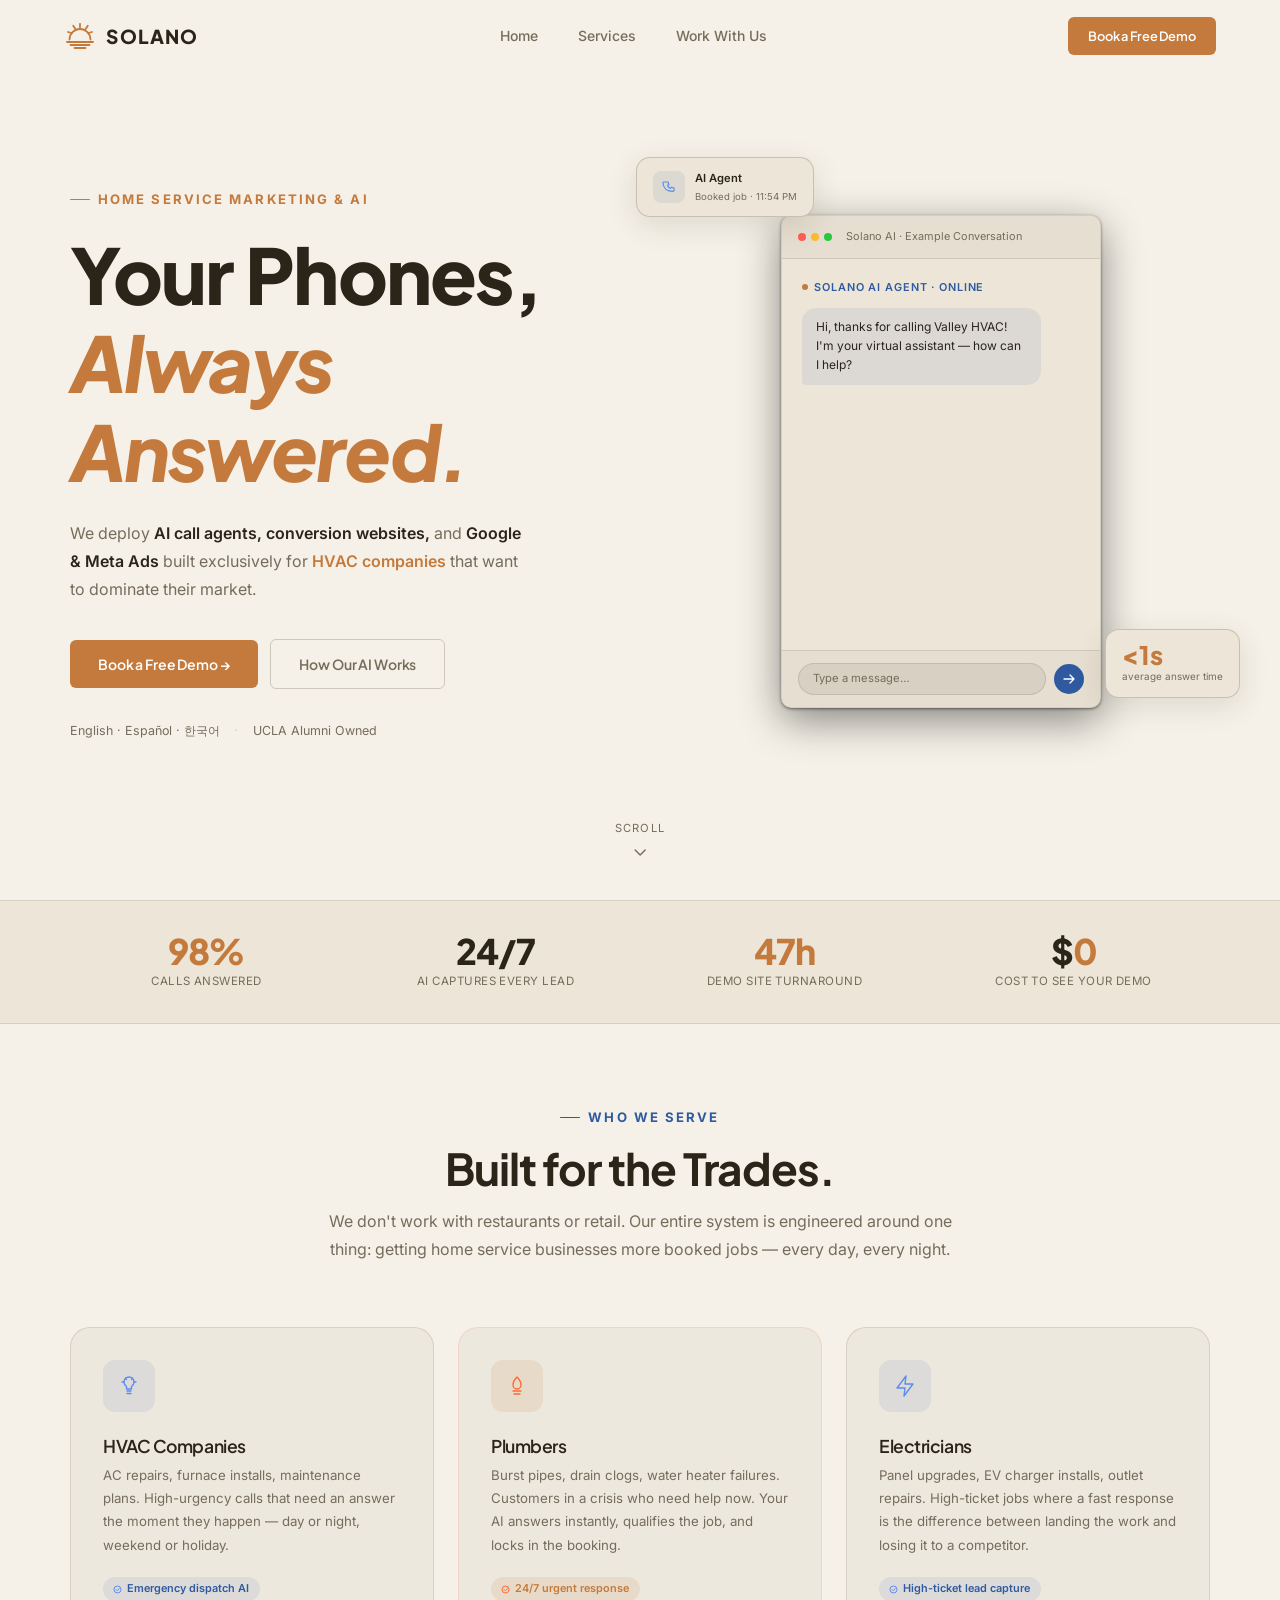
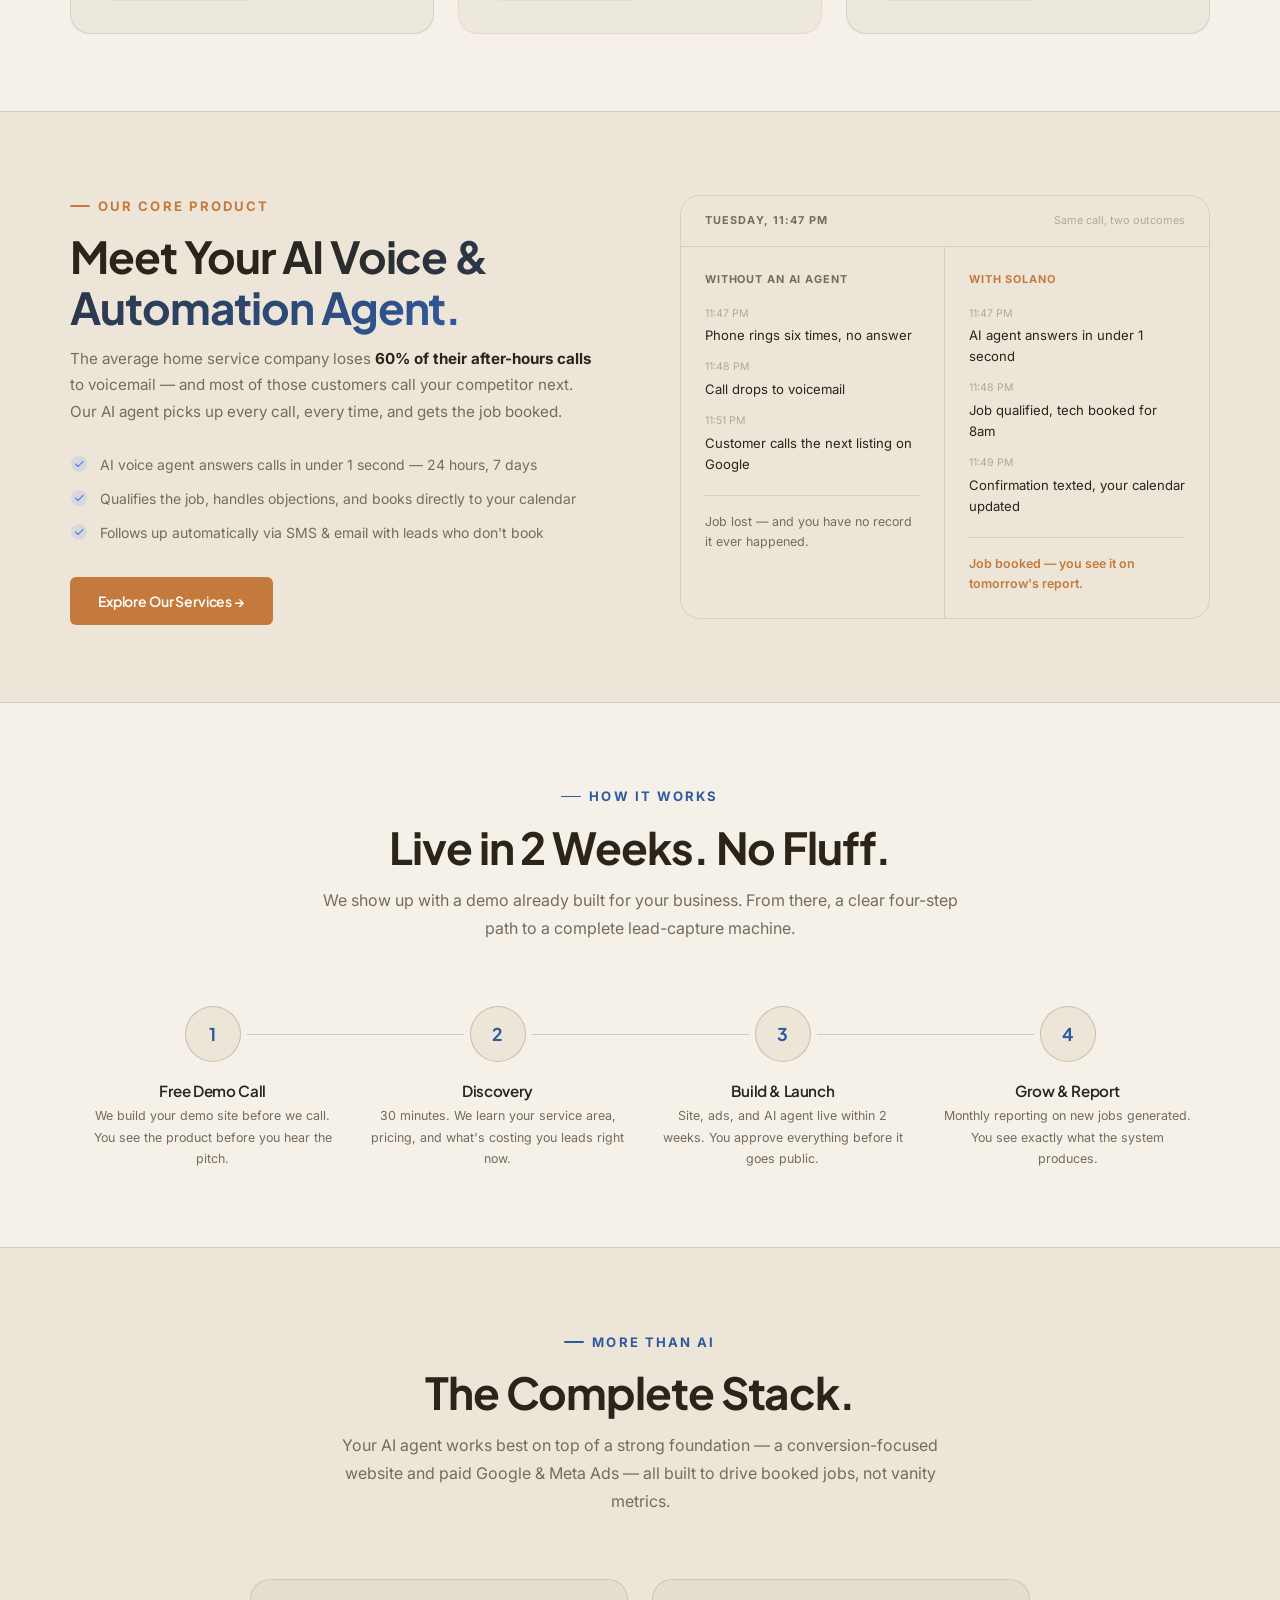
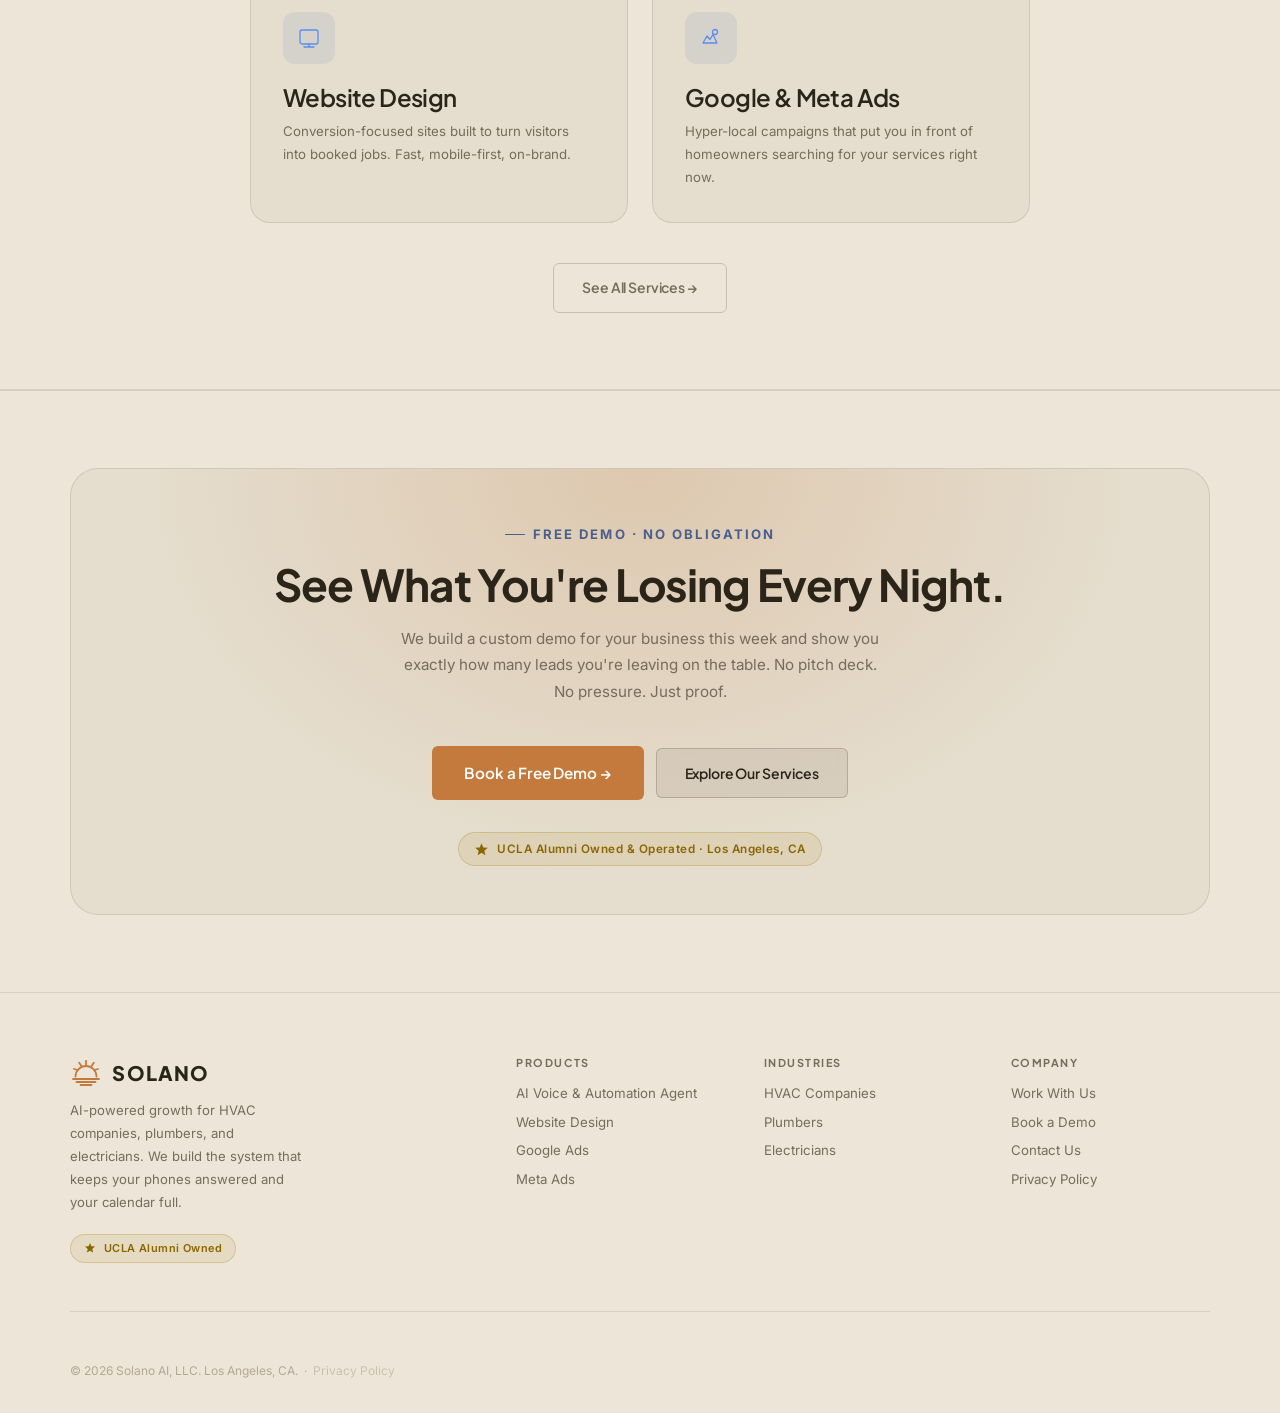
==== index.html @ 2a75306d "Remove dark mode toggle sitewide; drop AI voice agent price to $0.15/min Co-Authored-By: Claude Sonn" ====
<!DOCTYPE html>
<html lang="en">
<head>
  <!-- Google tag (gtag.js) -->
  <script async src="https://www.googletagmanager.com/gtag/js?id=AW-18217136997"></script>
  <script>
    window.dataLayer = window.dataLayer || [];
    function gtag(){dataLayer.push(arguments);}
    gtag('js', new Date());
    gtag('config', 'AW-18217136997');
  </script>
<meta charset="UTF-8"/>
<meta name="viewport" content="width=device-width,initial-scale=1.0"/>
<title>Solano AI — AI-Powered Growth for Home Service Companies</title>
<meta name="description" content="Solano AI builds AI call agents, conversion websites, and Google &amp; Meta Ads for HVAC, plumbing, and electrical companies across Greater Los Angeles."/>
<link rel="canonical" href="https://solano-ai.com/"/>
<!-- Open Graph / social sharing -->
<meta property="og:type" content="website"/>
<meta property="og:site_name" content="Solano AI"/>
<meta property="og:title" content="Solano AI — AI-Powered Growth for Home Service Companies"/>
<meta property="og:description" content="AI call agents, conversion websites, and Google &amp; Meta Ads built for HVAC companies, plumbers, and electricians."/>
<meta property="og:url" content="https://solano-ai.com/"/>
<meta property="og:image" content="https://solano-ai.com/og-image.png"/>
<meta property="og:image:width" content="1200"/>
<meta property="og:image:height" content="630"/>
<!-- Twitter Card -->
<meta name="twitter:card" content="summary_large_image"/>
<meta name="twitter:title" content="Solano AI — AI-Powered Growth for Home Service Companies"/>
<meta name="twitter:description" content="AI call agents, conversion websites, and Google &amp; Meta Ads built for HVAC companies, plumbers, and electricians."/>
<meta name="twitter:image" content="https://solano-ai.com/og-image.png"/>
<link rel="icon" href="favicon.svg" type="image/svg+xml"/>
<link rel="shortcut icon" href="favicon.svg"/>
<link rel="preconnect" href="https://fonts.googleapis.com"/>
<link rel="preconnect" href="https://fonts.gstatic.com" crossorigin/>
<link rel="stylesheet" href="https://fonts.googleapis.com/css2?family=Plus+Jakarta+Sans:wght@300;400;500;600;700;800&family=Inter:wght@300;400;500;600;700&display=swap"/>
<link rel="stylesheet" href="css/styles.css?v=10"/>
<link rel="prefetch" href="/services"/>
<link rel="prefetch" href="/book"/>
<!-- Structured data: ProfessionalService -->
<script type="application/ld+json">
{
  "@context": "https://schema.org",
  "@type": "ProfessionalService",
  "name": "Solano AI",
  "alternateName": "Solano AI Solutions",
  "description": "AI-powered growth for HVAC companies, plumbers, and electricians. We build AI call agents, conversion websites, and digital marketing systems that capture every lead.",
  "url": "https://solano-ai.com",
  "logo": "https://solano-ai.com/favicon.svg",
  "image": "https://solano-ai.com/og-image.png",
  "email": "solano.ai.solutions@gmail.com",
  "address": {
    "@type": "PostalAddress",
    "addressLocality": "Los Angeles",
    "addressRegion": "CA",
    "addressCountry": "US"
  },
  "areaServed": {
    "@type": "City",
    "name": "Los Angeles"
  },
  "serviceType": [
    "AI Voice Agent",
    "AI Automation Agent",
    "Website Design",
    "Google Ads Management",
    "Meta Ads Management"
  ],
  "knowsAbout": [
    "HVAC marketing",
    "Plumbing marketing",
    "Electrical contractor marketing",
    "Home services lead generation"
  ]
}
</script>
</head>
<body>

<!-- NAV -->
<nav>
  <a href="/" class="nav-logo"><svg width="32" height="26" viewBox="0 0 32 26" fill="none" xmlns="http://www.w3.org/2000/svg" aria-hidden="true"><line x1="16" y1="0.8" x2="16" y2="4.4" stroke="#C47A3C" stroke-width="1.8" stroke-linecap="round"/><line x1="9.2" y1="2.8" x2="11.4" y2="6" stroke="#C47A3C" stroke-width="1.8" stroke-linecap="round"/><line x1="23.8" y1="2.8" x2="21.6" y2="6" stroke="#C47A3C" stroke-width="1.8" stroke-linecap="round"/><line x1="4" y1="9" x2="7.6" y2="10" stroke="#C47A3C" stroke-width="1.8" stroke-linecap="round"/><line x1="28" y1="9" x2="24.4" y2="10" stroke="#C47A3C" stroke-width="1.8" stroke-linecap="round"/><path d="M5.5 16.5 A10.5 10.5 0 0 1 26.5 16.5" stroke="#C47A3C" stroke-width="1.8" stroke-linecap="round" fill="none"/><line x1="3" y1="19" x2="29" y2="19" stroke="#C47A3C" stroke-width="1.8" stroke-linecap="round"/><line x1="6.5" y1="22" x2="25.5" y2="22" stroke="#C47A3C" stroke-width="1.8" stroke-linecap="round"/><line x1="10.5" y1="25" x2="21.5" y2="25" stroke="#C47A3C" stroke-width="1.8" stroke-linecap="round"/></svg>SOLANO</a>
  <div class="nav-links">
    <a href="/">Home</a>
    <a href="/services">Services</a>
    <a href="/book">Work With Us</a>
  </div>
  <div class="nav-right">
    <a href="/book" class="btn btn-primary nav-btn btn-refined">Book a Free Demo</a>
  </div>
  <div class="nav-hamburger" role="button" aria-label="Toggle menu">
    <span></span><span></span><span></span>
  </div>
</nav>

<div class="mobile-menu">
  <a href="/">Home</a>
  <a href="/services">Services</a>
  <a href="/book">Work With Us</a>
  <a href="/book" class="mobile-cta">Book a Free Demo →</a>
</div>

<!-- HERO -->
<section id="hero" class="hero-refined">
  <div class="hero-bg">
    <div class="hero-blob blob-blue"></div>
    <div class="hero-blob blob-orange"></div>
    <div class="hero-blob blob-blue-2"></div>
    <div class="hero-grid"></div>
  </div>
  <div class="wrap">
    <div class="hero-split">
      <div class="hero-content">
        <div class="eyebrow orange" style="margin-bottom:1.25rem">Home Service Marketing &amp; AI</div>
        <h1>Your Phones,<br/>
          <em style="font-style:italic;color:var(--copper)">Always Answered.</em>
        </h1>
        <p style="max-width:460px;margin:1.5rem 0 2.25rem;font-size:1rem;color:var(--muted)">
          We deploy <strong style="color:var(--text);font-weight:600">AI call agents, conversion websites,</strong> and <strong style="color:var(--text);font-weight:600">Google &amp; Meta Ads</strong> built exclusively for
          <span class="word-cycle" data-words='["HVAC companies","plumbers","electricians","home service businesses"]' style="color:var(--orange);font-weight:600">HVAC companies</span> that want to dominate their market.
        </p>
        <div class="btn-row">
          <a href="/book" class="btn btn-primary btn-refined">Book a Free Demo →</a>
          <a href="/services" class="btn btn-ghost btn-refined">How Our AI Works</a>
        </div>
        <div class="trust-row" style="margin-top:2rem">
          <span>English · Español · 한국어</span>
          <span class="div">·</span>
          <span>UCLA Alumni Owned</span>
        </div>
      </div>

      <!-- COMMAND PANEL -->
      <div style="position:relative;display:flex;justify-content:center;align-items:center" class="reveal" data-delay="3">
        <!-- Float card top-left -->
        <div class="float-card" style="top:-58px;left:-36px;z-index:2">
          <div class="fc-row">
            <div class="fc-icon">
              <svg width="14" height="14" viewBox="0 0 14 14" fill="none"><path d="M3 2h3l.8 2.5L5.5 5.5c.6 1.2 1.8 2.4 3 3l1-1.3L12 8v2.5c0 .4-.4.8-.8.8C4.5 11.3 1 7.8 1 2.8c0-.4.4-.8.8-.8H3Z" stroke="#5b8def" stroke-width="1.2" stroke-linejoin="round"/></svg>
            </div>
            <div>
              <div class="fc-title">AI Agent</div>
              <div class="fc-sub">Booked job · 11:54 PM</div>
            </div>
          </div>
        </div>

        <!-- Phone mockup -->
        <div class="phone-frame phone-frame-refined">
          <div class="pf-bar">
            <div class="pf-dots">
              <div class="pf-dot" style="background:#ff5f57"></div>
              <div class="pf-dot" style="background:#febc2e"></div>
              <div class="pf-dot" style="background:#28c840"></div>
            </div>
            <div class="pf-label">Solano AI · Example Conversation</div>
          </div>
          <div class="chat-body" data-convo>
            <div class="chat-name"><div class="status-quiet"></div>Solano AI Agent · Online</div>
            <div class="bubble ai" data-convo-line>Hi, thanks for calling Valley HVAC! I'm your virtual assistant — how can I help?</div>
            <div class="bubble user" data-convo-line>My AC stopped working, it's 95 degrees</div>
            <div class="bubble ai" data-convo-line>Oh no — I can get a tech out today. Are you in the 818 area?</div>
            <div class="bubble user" data-convo-line>Yes, Burbank</div>
            <div class="bubble ai" data-convo-line>Perfect. I have a slot at 3pm or 5pm today. Which works?</div>
            <div class="typing" data-convo-typing><div class="t-dot"></div><div class="t-dot"></div><div class="t-dot"></div></div>
          </div>
          <div class="pf-input-bar">
            <div class="pf-input">Type a message…</div>
            <div class="pf-send">
              <svg width="12" height="12" viewBox="0 0 12 12" fill="none"><path d="M1 6h10M7 2l4 4-4 4" stroke="white" stroke-width="1.3" stroke-linecap="round" stroke-linejoin="round"/></svg>
            </div>
          </div>
        </div>

        <!-- Float card bottom-right -->
        <div class="float-card" style="bottom:10px;right:-30px;z-index:2">
          <div class="fc-big" style="color:var(--orange)">&lt;1s</div>
          <div class="fc-label">average answer time</div>
        </div>
      </div>
    </div>
  </div>

  <!-- Scroll indicator (desktop only — hero is much taller than the viewport on mobile, so this would float mid-content) -->
  <div class="hero-scroll-cue" style="position:absolute;bottom:2.5rem;left:50%;transform:translateX(-50%);display:flex;flex-direction:column;align-items:center;gap:.4rem;color:var(--muted);font-size:.7rem;letter-spacing:.1em;text-transform:uppercase;animation:floatBob 3s ease-in-out infinite">
    <span>Scroll</span>
    <svg width="16" height="16" viewBox="0 0 16 16" fill="none"><path d="M3 6l5 5 5-5" stroke="currentColor" stroke-width="1.4" stroke-linecap="round" stroke-linejoin="round"/></svg>
  </div>
</section>

<!-- STATS STRIP -->
<div class="stats-strip">
  <div class="stats-inner">
    <div class="reveal">
      <div class="stat-n"><span data-count="100" data-suffix="%">0%</span></div>
      <div class="stat-l">Calls answered</div>
    </div>
    <div class="reveal" data-delay="1">
      <div class="stat-n">24/7</div>
      <div class="stat-l">AI captures every lead</div>
    </div>
    <div class="reveal" data-delay="2">
      <div class="stat-n"><span data-count="48" data-suffix="h">0h</span></div>
      <div class="stat-l">Demo site turnaround</div>
    </div>
    <div class="reveal" data-delay="3">
      <div class="stat-n">$<span data-count="0">0</span></div>
      <div class="stat-l">Cost to see your demo</div>
    </div>
  </div>
</div>

<!-- INDUSTRIES WE SERVE -->
<section>
  <div class="wrap">
    <div class="section-head reveal">
      <div class="eyebrow">Who We Serve</div>
      <h2>Built for the Trades.</h2>
      <p>We don't work with restaurants or retail. Our entire system is engineered around one thing: getting home service businesses more booked jobs — every day, every night.</p>
    </div>

    <div class="grid-3">
      <!-- HVAC -->
      <div class="svc-card tilt-card reveal" data-delay="1">
        <div class="svc-icon">
          <svg width="24" height="24" viewBox="0 0 24 24" fill="none">
            <path d="M12 3C9 3 7 5.5 7 8c0 2 1 3.5 2.5 4.5V15h5v-2.5C16 11.5 17 10 17 8c0-2.5-2-5-5-5Z" stroke="#5b8def" stroke-width="1.4" stroke-linejoin="round"/>
            <path d="M10 17h4M10 19.5h4" stroke="#5b8def" stroke-width="1.4" stroke-linecap="round"/>
            <path d="M5 8h2M17 8h2M8.5 4l1 1.5M15.5 4l-1 1.5" stroke="#5b8def" stroke-width="1.3" stroke-linecap="round"/>
          </svg>
        </div>
        <h3>HVAC Companies</h3>
        <p>AC repairs, furnace installs, maintenance plans. High-urgency calls that need an answer the moment they happen — day or night, weekend or holiday.</p>
        <div class="svc-tag">
          <svg width="9" height="9" viewBox="0 0 9 9" fill="none"><circle cx="4.5" cy="4.5" r="3.5" stroke="#5b8def" stroke-width="1"/><path d="M3 4.5l1.2 1.2 2.2-2.2" stroke="#5b8def" stroke-width="1" stroke-linecap="round" stroke-linejoin="round"/></svg>
          Emergency dispatch AI
        </div>
      </div>

      <!-- PLUMBING -->
      <div class="svc-card tilt-card reveal" data-delay="2" style="border-color:rgba(255,107,53,.15)">
        <div class="svc-icon" style="background:var(--orange-lt)">
          <svg width="24" height="24" viewBox="0 0 24 24" fill="none">
            <path d="M12 3c0 0-4 4-4 8a4 4 0 0 0 8 0c0-4-4-8-4-8Z" stroke="#ff6b35" stroke-width="1.4" stroke-linejoin="round"/>
            <path d="M8 17h8" stroke="#ff6b35" stroke-width="1.4" stroke-linecap="round"/>
            <path d="M9 20h6" stroke="#ff6b35" stroke-width="1.3" stroke-linecap="round"/>
          </svg>
        </div>
        <h3>Plumbers</h3>
        <p>Burst pipes, drain clogs, water heater failures. Customers in a crisis who need help now. Your AI answers instantly, qualifies the job, and locks in the booking.</p>
        <div class="svc-tag" style="background:var(--orange-lt);color:var(--orange)">
          <svg width="9" height="9" viewBox="0 0 9 9" fill="none"><circle cx="4.5" cy="4.5" r="3.5" stroke="#ff6b35" stroke-width="1"/><path d="M3 4.5l1.2 1.2 2.2-2.2" stroke="#ff6b35" stroke-width="1" stroke-linecap="round" stroke-linejoin="round"/></svg>
          24/7 urgent response
        </div>
      </div>

      <!-- ELECTRICAL -->
      <div class="svc-card tilt-card reveal" data-delay="3">
        <div class="svc-icon">
          <svg width="24" height="24" viewBox="0 0 24 24" fill="none">
            <path d="M13 2L4 14h8l-1 8 9-12h-8l1-8Z" stroke="#5b8def" stroke-width="1.4" stroke-linejoin="round" stroke-linecap="round"/>
          </svg>
        </div>
        <h3>Electricians</h3>
        <p>Panel upgrades, EV charger installs, outlet repairs. High-ticket jobs where a fast response is the difference between landing the work and losing it to a competitor.</p>
        <div class="svc-tag">
          <svg width="9" height="9" viewBox="0 0 9 9" fill="none"><circle cx="4.5" cy="4.5" r="3.5" stroke="#5b8def" stroke-width="1"/><path d="M3 4.5l1.2 1.2 2.2-2.2" stroke="#5b8def" stroke-width="1" stroke-linecap="round" stroke-linejoin="round"/></svg>
          High-ticket lead capture
        </div>
      </div>
    </div>
  </div>
</section>

<!-- AI VOICE & AUTOMATION AGENT PROMO -->
<section style="background:var(--bg-2);border-top:1px solid var(--border);border-bottom:1px solid var(--border)">
  <div class="wrap">
    <div class="content-split">
      <div class="reveal">
        <div class="eyebrow orange">Our Core Product</div>
        <h2>Meet Your <span class="gradient-text">AI Voice & Automation Agent.</span></h2>
        <p style="margin:.85rem 0 1.75rem">The average home service company loses <strong style="color:var(--text)">60% of their after-hours calls</strong> to voicemail — and most of those customers call your competitor next. Our AI agent picks up every call, every time, and gets the job booked.</p>
        <ul style="display:flex;flex-direction:column;gap:.75rem;margin-bottom:2rem">
          <li style="display:flex;align-items:flex-start;gap:.75rem;font-size:.875rem;color:var(--muted)">
            <svg width="18" height="18" viewBox="0 0 18 18" fill="none" style="flex-shrink:0;margin-top:1px"><circle cx="9" cy="9" r="8" fill="rgba(91,141,239,.15)"/><path d="M5.5 9l2.5 2.5 5-5" stroke="#5b8def" stroke-width="1.4" stroke-linecap="round" stroke-linejoin="round"/></svg>
            <span>AI voice agent answers calls in under 1 second — 24 hours, 7 days</span>
          </li>
          <li style="display:flex;align-items:flex-start;gap:.75rem;font-size:.875rem;color:var(--muted)">
            <svg width="18" height="18" viewBox="0 0 18 18" fill="none" style="flex-shrink:0;margin-top:1px"><circle cx="9" cy="9" r="8" fill="rgba(91,141,239,.15)"/><path d="M5.5 9l2.5 2.5 5-5" stroke="#5b8def" stroke-width="1.4" stroke-linecap="round" stroke-linejoin="round"/></svg>
            <span>Qualifies the job, handles objections, and books directly to your calendar</span>
          </li>
          <li style="display:flex;align-items:flex-start;gap:.75rem;font-size:.875rem;color:var(--muted)">
            <svg width="18" height="18" viewBox="0 0 18 18" fill="none" style="flex-shrink:0;margin-top:1px"><circle cx="9" cy="9" r="8" fill="rgba(91,141,239,.15)"/><path d="M5.5 9l2.5 2.5 5-5" stroke="#5b8def" stroke-width="1.4" stroke-linecap="round" stroke-linejoin="round"/></svg>
            <span>Follows up automatically via SMS &amp; email with leads who don't book</span>
          </li>
        </ul>
        <a href="/services" class="btn btn-primary btn-refined">Explore Our Services →</a>
      </div>

      <!-- Same call, two outcomes -->
      <div class="reveal" data-delay="2">
        <div style="border:1px solid var(--border);border-radius:var(--r-lg)">
          <div style="padding:1rem 1.5rem;border-bottom:1px solid var(--border);display:flex;justify-content:space-between;align-items:center">
            <span style="font-size:.68rem;font-weight:700;letter-spacing:.1em;text-transform:uppercase;color:var(--muted)">Tuesday, 11:47 PM</span>
            <span style="font-size:.68rem;color:var(--dim)">Same call, two outcomes</span>
          </div>
          <div style="display:grid;grid-template-columns:1fr 1fr">
            <div style="padding:1.5rem;border-right:1px solid var(--border)">
              <div style="font-size:.68rem;font-weight:700;letter-spacing:.08em;text-transform:uppercase;color:var(--muted);margin-bottom:1.1rem">Without an AI Agent</div>
              <div style="display:flex;flex-direction:column;gap:.85rem">
                <div>
                  <div style="font-size:.66rem;color:var(--dim);margin-bottom:.15rem">11:47 PM</div>
                  <div style="font-size:.82rem;color:var(--text)">Phone rings six times, no answer</div>
                </div>
                <div>
                  <div style="font-size:.66rem;color:var(--dim);margin-bottom:.15rem">11:48 PM</div>
                  <div style="font-size:.82rem;color:var(--text)">Call drops to voicemail</div>
                </div>
                <div>
                  <div style="font-size:.66rem;color:var(--dim);margin-bottom:.15rem">11:51 PM</div>
                  <div style="font-size:.82rem;color:var(--text)">Customer calls the next listing on Google</div>
                </div>
              </div>
              <div style="margin-top:1.25rem;padding-top:1rem;border-top:1px solid var(--border);font-size:.78rem;color:var(--muted)">Job lost — and you have no record it ever happened.</div>
            </div>
            <div style="padding:1.5rem">
              <div style="font-size:.68rem;font-weight:700;letter-spacing:.08em;text-transform:uppercase;color:var(--copper);margin-bottom:1.1rem">With Solano</div>
              <div style="display:flex;flex-direction:column;gap:.85rem">
                <div>
                  <div style="font-size:.66rem;color:var(--dim);margin-bottom:.15rem">11:47 PM</div>
                  <div style="font-size:.82rem;color:var(--text)">AI agent answers in under 1 second</div>
                </div>
                <div>
                  <div style="font-size:.66rem;color:var(--dim);margin-bottom:.15rem">11:48 PM</div>
                  <div style="font-size:.82rem;color:var(--text)">Job qualified, tech booked for 8am</div>
                </div>
                <div>
                  <div style="font-size:.66rem;color:var(--dim);margin-bottom:.15rem">11:49 PM</div>
                  <div style="font-size:.82rem;color:var(--text)">Confirmation texted, your calendar updated</div>
                </div>
              </div>
              <div style="margin-top:1.25rem;padding-top:1rem;border-top:1px solid var(--border);font-size:.78rem;color:var(--copper);font-weight:600">Job booked — you see it on tomorrow's report.</div>
            </div>
          </div>
        </div>
      </div>
    </div>
  </div>
</section>

<!-- HOW IT WORKS -->
<section>
  <div class="wrap">
    <div class="section-head reveal">
      <div class="eyebrow">How It Works</div>
      <h2>Live in 2 Weeks. No Fluff.</h2>
      <p>We show up with a demo already built for your business. From there, a clear four-step path to a complete lead-capture machine.</p>
    </div>
    <div class="process-track">
      <div class="pstep reveal" data-delay="1">
        <div class="pstep-num">1</div>
        <h3>Free Demo Call</h3>
        <p>We build your demo site before we call. You see the product before you hear the pitch.</p>
      </div>
      <div class="pstep reveal" data-delay="2">
        <div class="pstep-num">2</div>
        <h3>Discovery</h3>
        <p>30 minutes. We learn your service area, pricing, and what's costing you leads right now.</p>
      </div>
      <div class="pstep reveal" data-delay="3">
        <div class="pstep-num">3</div>
        <h3>Build &amp; Launch</h3>
        <p>Site, ads, and AI agent live within 2 weeks. You approve everything before it goes public.</p>
      </div>
      <div class="pstep reveal" data-delay="4">
        <div class="pstep-num">4</div>
        <h3>Grow &amp; Report</h3>
        <p>Monthly reporting on new jobs generated. You see exactly what the system produces.</p>
      </div>
    </div>
  </div>
</section>

<!-- WEBSITE & ADS TEASER -->
<section style="background:var(--bg-2);border-top:1px solid var(--border);border-bottom:1px solid var(--border)">
  <div class="wrap">
    <div class="section-head reveal">
      <div class="eyebrow">More Than AI</div>
      <h2>The Complete Stack.</h2>
      <p>Your AI agent works best on top of a strong foundation — a conversion-focused website and paid Google &amp; Meta Ads — all built to drive booked jobs, not vanity metrics.</p>
    </div>
    <div class="grid-3" style="grid-template-columns:repeat(2,minmax(0,1fr));max-width:780px;margin:0 auto">
      <div class="glow-card reveal" data-delay="1">
        <div class="svc-icon" style="margin-bottom:1.25rem">
          <svg width="22" height="22" viewBox="0 0 22 22" fill="none"><rect x="2" y="3" width="18" height="14" rx="2" stroke="#5b8def" stroke-width="1.3"/><path d="M6 20h10M11 17v3" stroke="#5b8def" stroke-width="1.3" stroke-linecap="round"/></svg>
        </div>
        <h3 style="color:var(--text);margin-bottom:.5rem">Website Design</h3>
        <p style="font-size:.83rem">Conversion-focused sites built to turn visitors into booked jobs. Fast, mobile-first, on-brand.</p>
      </div>
      <div class="glow-card reveal" data-delay="2">
        <div class="svc-icon" style="margin-bottom:1.25rem">
          <svg width="22" height="22" viewBox="0 0 22 22" fill="none"><path d="M3 16l4-7 3 3.5 3-5 4 8.5H3Z" stroke="#5b8def" stroke-width="1.3" stroke-linejoin="round"/><circle cx="15" cy="5" r="2.5" stroke="#5b8def" stroke-width="1.3"/></svg>
        </div>
        <h3 style="color:var(--text);margin-bottom:.5rem">Google &amp; Meta Ads</h3>
        <p style="font-size:.83rem">Hyper-local campaigns that put you in front of homeowners searching for your services right now.</p>
      </div>
    </div>
    <div style="text-align:center;margin-top:2.5rem" class="reveal">
      <a href="/services" class="btn btn-ghost btn-refined">See All Services →</a>
    </div>
  </div>
</section>

<!-- FINAL CTA -->
<section style="background:var(--bg-2);border-top:1px solid var(--border)">
  <div class="wrap">
    <div class="cta-block reveal">
      <div class="eyebrow" style="justify-content:center">Free Demo · No Obligation</div>
      <h2>See What You're Losing Every Night.</h2>
      <p>We build a custom demo for your business this week and show you exactly how many leads you're leaving on the table. No pitch deck. No pressure. Just proof.</p>
      <div class="btn-row">
        <a href="/book" class="btn btn-primary btn-refined" style="font-size:.95rem;padding:.95rem 2rem">Book a Free Demo →</a>
        <a href="/services" class="btn btn-glass btn-refined">Explore Our Services</a>
      </div>
      <div class="ucla-badge" style="margin:2rem auto 0;width:fit-content">
        <svg width="15" height="15" viewBox="0 0 24 24" fill="currentColor"><path d="M12 17.27L18.18 21l-1.64-7.03L22 9.24l-7.19-.61L12 2 9.19 8.63 2 9.24l5.46 4.73L5.82 21z"/></svg>
        UCLA Alumni Owned &amp; Operated · Los Angeles, CA
      </div>
    </div>
  </div>
</section>

<!-- FOOTER -->
<footer>
  <div class="footer-inner">
    <div class="footer-top">
      <div class="footer-brand">
        <div class="nav-logo" style="font-size:1.25rem;margin-bottom:.65rem"><svg width="32" height="26" viewBox="0 0 32 26" fill="none" xmlns="http://www.w3.org/2000/svg" aria-hidden="true"><line x1="16" y1="0.8" x2="16" y2="4.4" stroke="#C47A3C" stroke-width="1.8" stroke-linecap="round"/><line x1="9.2" y1="2.8" x2="11.4" y2="6" stroke="#C47A3C" stroke-width="1.8" stroke-linecap="round"/><line x1="23.8" y1="2.8" x2="21.6" y2="6" stroke="#C47A3C" stroke-width="1.8" stroke-linecap="round"/><line x1="4" y1="9" x2="7.6" y2="10" stroke="#C47A3C" stroke-width="1.8" stroke-linecap="round"/><line x1="28" y1="9" x2="24.4" y2="10" stroke="#C47A3C" stroke-width="1.8" stroke-linecap="round"/><path d="M5.5 16.5 A10.5 10.5 0 0 1 26.5 16.5" stroke="#C47A3C" stroke-width="1.8" stroke-linecap="round" fill="none"/><line x1="3" y1="19" x2="29" y2="19" stroke="#C47A3C" stroke-width="1.8" stroke-linecap="round"/><line x1="6.5" y1="22" x2="25.5" y2="22" stroke="#C47A3C" stroke-width="1.8" stroke-linecap="round"/><line x1="10.5" y1="25" x2="21.5" y2="25" stroke="#C47A3C" stroke-width="1.8" stroke-linecap="round"/></svg>SOLANO</div>
        <p>AI-powered growth for HVAC companies, plumbers, and electricians. We build the system that keeps your phones answered and your calendar full.</p>
        <div class="ucla-badge" style="font-size:.68rem;padding:.3rem .8rem">
          <svg width="12" height="12" viewBox="0 0 24 24" fill="currentColor"><path d="M12 17.27L18.18 21l-1.64-7.03L22 9.24l-7.19-.61L12 2 9.19 8.63 2 9.24l5.46 4.73L5.82 21z"/></svg>
          UCLA Alumni Owned
        </div>
      </div>
      <div class="footer-col">
        <h4>Products</h4>
        <a href="/services">AI Voice & Automation Agent</a>
        <a href="/services">Website Design</a>
        <a href="/services">Google Ads</a>
        <a href="/services">Meta Ads</a>
      </div>
      <div class="footer-col">
        <h4>Industries</h4>
        <a href="index.html#industries">HVAC Companies</a>
        <a href="index.html#industries">Plumbers</a>
        <a href="index.html#industries">Electricians</a>
      </div>
      <div class="footer-col">
        <h4>Company</h4>
        <a href="/book">Work With Us</a>
        <a href="/book">Book a Demo</a>
        <a href="mailto:solano.ai.solutions@gmail.com">Contact Us</a>
        <a href="/privacy">Privacy Policy</a>
      </div>
    </div>
    <div class="footer-bot">
      <p>&copy; <span id="footer-year">2026</span> Solano AI, LLC. Los Angeles, CA. &nbsp;·&nbsp; <a href="/privacy" style="color:inherit;opacity:.6">Privacy Policy</a></p>
    </div>
  </div>
</footer>

<script src="js/main.js?v=7"></script>
<style>
@media(max-width:860px){
  #hero .wrap > div { grid-template-columns: 1fr !important; }
  #hero .hero-vis { display: none; }
}
/* Hide the Vapi SDK's auto-rendered button (we use our custom #solano-call-btn instead) */
body > vapi-widget,
body > [id^="vapi"],
body > [class^="vapi-"],
body > [class*=" vapi-"],
body > .vapi-call-button,
.vapi-btn-pill:not(#solano-call-trigger) {
  display: none !important;
}
</style>
<!-- Vapi 'Talk to Peter' call widget — disabled per request, kept in markup/git history for easy re-enable -->
<!--
<div id="solano-call-btn">
  <button id="solano-call-trigger" aria-label="Talk to Peter">
    <div class="scb-icon">
      <svg id="scb-phone-icon" width="18" height="18" viewBox="0 0 24 24" fill="none" stroke="white" stroke-width="2" stroke-linecap="round" stroke-linejoin="round">
        <path d="M22 16.92v3a2 2 0 0 1-2.18 2 19.79 19.79 0 0 1-8.63-3.07A19.5 19.5 0 0 1 4.69 12 19.79 19.79 0 0 1 1.62 3.32 2 2 0 0 1 3.6 1h3a2 2 0 0 1 2 1.72c.127.96.361 1.903.7 2.81a2 2 0 0 1-.45 2.11L7.91 8.6a16 16 0 0 0 6.29 6.29l.98-.93a2 2 0 0 1 2.11-.45 12.84 12.84 0 0 0 2.81.7A2 2 0 0 1 22 16.92Z"/>
      </svg>
    </div>
    <div class="scb-text">
      <span class="scb-title">Talk to Peter</span>
      <span class="scb-sub">Ask us anything</span>
    </div>
  </button>
</div>

Live Transcript Panel
<div id="solano-transcript">
  <div class="st-header">
    <div class="st-live">
      <div class="live-dot"></div>
      Live Call
    </div>
    <div class="st-bars">
      <div class="st-bar"></div>
      <div class="st-bar"></div>
      <div class="st-bar"></div>
      <div class="st-bar"></div>
      <div class="st-bar"></div>
    </div>
    <button class="st-close" aria-label="Close transcript">
      <svg width="9" height="9" viewBox="0 0 9 9" fill="none"><path d="M1 1l7 7M8 1l-7 7" stroke="currentColor" stroke-width="1.4" stroke-linecap="round"/></svg>
    </button>
  </div>
  <div class="st-body" id="st-body">
    <div class="st-empty">
      <div class="live-dot" style="background:var(--copper);width:7px;height:7px"></div>
      Connecting you to Peter…
    </div>
  </div>
  <div class="st-footer">
    <div class="typing" id="st-typing" style="display:none">
      <div class="t-dot"></div><div class="t-dot"></div><div class="t-dot"></div>
    </div>
    <span id="st-status">Solano AI · Live Receptionist</span>
  </div>
</div>

<script>
  // ============================================================
  // Vapi Web Widget Configuration
  // ------------------------------------------------------------
  // API_KEY below MUST be the Vapi PUBLIC WEB TOKEN, not the
  // private server key. Public tokens are safe to expose in
  // client-side code; the private key is NOT and must never be
  // committed here.
  //
  // Allowed origins for this assistant are also locked down in
  // the Vapi dashboard (Settings → Allowed Origins) so the key
  // can't be copy-pasted onto a different domain.
  // ============================================================
  var vapiInstance = null;
  var ASST_ID = "93d5367c-bf01-4d0e-b2c9-3445b2757fcc";
  var API_KEY = "eecf9b04-fe88-4a1f-9851-9d69c920e242"; // PUBLIC web token

  // Defense-in-depth: only initialize Vapi on production / preview hosts.
  // (The real lockdown is the Vapi dashboard's allowed-origins setting.)
  var ALLOWED_HOSTS = [
    'solano-ai.com',
    'www.solano-ai.com',
    'localhost',
    '127.0.0.1'
  ];
  var hostAllowed = ALLOWED_HOSTS.indexOf(window.location.hostname) !== -1
    || /\.netlify\.app$/.test(window.location.hostname)
    || /\.pages\.dev$/.test(window.location.hostname);

  var callBtn      = document.getElementById('solano-call-btn');
  var callTrigger  = document.getElementById('solano-call-trigger');
  var scbTitle     = callTrigger.querySelector('.scb-title');
  var scbSub       = callTrigger.querySelector('.scb-sub');
  var scbIconWrap  = callTrigger.querySelector('.scb-icon');
  var transcriptEl = document.getElementById('solano-transcript');
  var stBody       = document.getElementById('st-body');
  var stTyping     = document.getElementById('st-typing');
  var stStatus     = document.getElementById('st-status');
  var stClose      = transcriptEl.querySelector('.st-close');
  var isActive     = false;

  var PHONE_SVG = '<svg width="18" height="18" viewBox="0 0 24 24" fill="none" stroke="white" stroke-width="2" stroke-linecap="round" stroke-linejoin="round"><path d="M22 16.92v3a2 2 0 0 1-2.18 2 19.79 19.79 0 0 1-8.63-3.07A19.5 19.5 0 0 1 4.69 12 19.79 19.79 0 0 1 1.62 3.32 2 2 0 0 1 3.6 1h3a2 2 0 0 1 2 1.72c.127.96.361 1.903.7 2.81a2 2 0 0 1-.45 2.11L7.91 8.6a16 16 0 0 0 6.29 6.29l.98-.93a2 2 0 0 1 2.11-.45 12.84 12.84 0 0 0 2.81.7A2 2 0 0 1 22 16.92Z"/></svg>';
  var STOP_SVG  = '<svg width="16" height="16" viewBox="0 0 24 24" fill="white" stroke="none"><rect x="4" y="4" width="16" height="16" rx="3"/></svg>';

  callTrigger.addEventListener('click', function() {
    if (!vapiInstance) return;
    isActive ? vapiInstance.stop() : vapiInstance.start(ASST_ID);
  });

  stClose.addEventListener('click', function(e) {
    e.stopPropagation();
    transcriptEl.classList.remove('open');
  });

  // Tracks the live partial-transcript bubble for each role so we can update it in place
  var partialBubbles = {};

  function escape(t) { return t.replace(/&/g,'&amp;').replace(/</g,'&lt;'); }

  function upsertMsg(role, text, isFinal) {
    var empty = stBody.querySelector('.st-empty');
    if (empty) empty.remove();

    var label = role === 'assistant' ? 'Peter' : 'You';

    if (!isFinal) {
      // Create or update a partial bubble for this role
      if (!partialBubbles[role]) {
        var el = document.createElement('div');
        el.className = 'st-msg ' + role + ' partial';
        el.innerHTML = '<div class="st-role">' + label + '</div>'
          + '<div class="st-bubble"></div>';
        stBody.appendChild(el);
        partialBubbles[role] = el;
      }
      partialBubbles[role].querySelector('.st-bubble').textContent = text;
    } else {
      // Finalize — replace partial bubble if one exists, otherwise create new
      if (partialBubbles[role]) {
        partialBubbles[role].classList.remove('partial');
        partialBubbles[role].querySelector('.st-bubble').textContent = text;
        partialBubbles[role] = null;
      } else {
        var el = document.createElement('div');
        el.className = 'st-msg ' + role;
        el.innerHTML = '<div class="st-role">' + label + '</div>'
          + '<div class="st-bubble">' + escape(text) + '</div>';
        stBody.appendChild(el);
      }
    }

    stBody.scrollTop = stBody.scrollHeight;
  }

  function bindVapi() {
    vapiInstance.on('call-start', function() {
      isActive = true;
      partialBubbles = {};
      callBtn.classList.add('active');
      scbTitle.textContent = 'Call in progress';
      scbSub.textContent   = 'Tap to end';
      scbIconWrap.innerHTML = STOP_SVG;
      stBody.innerHTML = '';
      stStatus.textContent = 'Live · Solano AI';
      transcriptEl.classList.add('open');
    });

    vapiInstance.on('call-end', function() {
      isActive = false;
      partialBubbles = {};
      callBtn.classList.remove('active');
      scbTitle.textContent  = 'Talk to Peter';
      scbSub.textContent    = 'Ask us anything';
      scbIconWrap.innerHTML = PHONE_SVG;
      stStatus.textContent  = 'Call ended';
      stTyping.style.display = 'none';
    });

    vapiInstance.on('message', function(msg) {
      if (msg.type !== 'transcript') return;
      var isFinal = msg.transcriptType === 'final';
      if (msg.transcript && msg.transcript.trim()) {
        upsertMsg(msg.role, msg.transcript, isFinal);
      }
    });

    vapiInstance.on('speech-start', function() { stTyping.style.display = 'inline-flex'; });
    vapiInstance.on('speech-end',   function() { stTyping.style.display = 'none'; });
  }

  // Load Vapi SDK with original valid config (required for proper initialization),
  // then hide its auto-rendered button via DOM so only our custom widget shows.
  // Only loads on allowed hosts (defense-in-depth alongside Vapi dashboard origin restrictions).
  if (hostAllowed) {
    // Snapshot body's direct children BEFORE Vapi loads, so we can detect
    // anything Vapi injects and hide it (we render our own custom button).
    var bodyChildrenBeforeVapi = Array.prototype.slice.call(document.body.children);

    (function(d, t) {
      var g = d.createElement(t), s = d.getElementsByTagName(t)[0];
      g.src   = 'https://cdn.jsdelivr.net/gh/VapiAI/html-script-tag@latest/dist/assets/index.js';
      g.defer = true;
      g.async = true;
      s.parentNode.insertBefore(g, s);
      g.onload = function() {
        vapiInstance = window.vapiSDK.run({
          apiKey: API_KEY,
          assistant: ASST_ID,
          config: {
            position: 'bottom-right',
            offset: '40px',
            width: '60px',
            height: '60px',
            idle: {
              color: '#2774AE',
              type: 'pill',
              title: 'Talk to Peter',
              subtitle: 'Ask us anything',
              icon: 'https://unpkg.com/lucide-static@0.321.0/icons/phone.svg',
            },
            active: {
              color: '#1a5a8a',
              type: 'pill',
              title: 'Call in progress',
              subtitle: 'Tap to end',
              icon: 'https://unpkg.com/lucide-static@0.321.0/icons/phone-off.svg',
            },
          },
        });
        bindVapi();

        // Hide anything Vapi appended to <body> (our custom button replaces it)
        setTimeout(function() {
          Array.prototype.slice.call(document.body.children).forEach(function(child) {
            var skip = bodyChildrenBeforeVapi.indexOf(child) !== -1
              || child.id === 'solano-call-btn'
              || child.id === 'solano-transcript'
|| ['SCRIPT','STYLE','LINK','META','NOSCRIPT'].indexOf(child.tagName) !== -1;
            if (!skip) child.style.display = 'none';
          });
        }, 1500);
      };
    })(document, 'script');
  } else {
    // On unrecognized hosts, hide the custom call button so it can't be clicked.
    if (callBtn) callBtn.style.display = 'none';
    console.info('[Vapi] Skipped initialization: host "' + window.location.hostname + '" not in allowed list.');
  }
</script>
-->

</body>
</html>
---- css/styles.css ----
/* ============================================================
   SOLANO AI — GLOBAL DESIGN SYSTEM
   ============================================================ */

/* Font is loaded via <link> tags in <head>, not @import here — @import
   blocks until this whole file is fetched AND parsed before the browser
   even discovers the font stylesheet, adding a full extra round trip. */

/* ---- TOKENS (default: light) ---- */
:root {
  --bg:        #F5F1E8;
  --bg-2:      #EDE6D8;
  --bg-3:      #E4DAC6;
  --glass:     rgba(50,38,18,0.04);
  --glass-md:  rgba(50,38,18,0.07);
  --glass-hv:  rgba(50,38,18,0.10);
  --border:    rgba(50,38,18,0.12);
  --border-md: rgba(50,38,18,0.20);

  /* Copper — logo primary mark color */
  --copper:       #C47A3C;
  --copper-dk:    #A8622A;
  --copper-glow:  rgba(196,122,60,0.22);
  --copper-lt:    rgba(196,122,60,0.13);

  /* Alias: --orange = copper throughout for backward compat */
  --orange:     #C47A3C;
  --orange-dk:  #A8622A;
  --orange-glow:rgba(196,122,60,0.22);
  --orange-lt:  rgba(196,122,60,0.13);

  /* Navy blue — secondary UI accent */
  --blue:       #2F5AA0;
  --blue-dk:    #244680;
  --blue-glow:  rgba(47,90,160,0.16);
  --blue-lt:    rgba(47,90,160,0.09);

  --green:      #15803d;

  --text:    #2A2419;
  --muted:   #756C5B;
  --dim:     #B3A890;

  --serif: 'Plus Jakarta Sans', system-ui, sans-serif;
  --sans:  'Inter', system-ui, sans-serif;

  --r:    12px;
  --r-lg: 20px;
  --r-xl: 28px;

  --shadow:    0 1px 3px rgba(50,38,18,.07), 0 4px 16px rgba(50,38,18,.06);
  --shadow-lg: 0 8px 30px rgba(50,38,18,.12);
  --shadow-blue: 0 8px 30px var(--blue-glow);
  --shadow-orange: 0 8px 30px var(--orange-glow);
}

/* ============================================================
   DARK THEME — opt-in via data-theme="dark" on <html>
   ============================================================ */
html[data-theme="dark"] {
  --bg:        #090c14;
  --bg-2:      #0d1120;
  --bg-3:      #12182c;
  --glass:     rgba(255,255,255,0.04);
  --glass-md:  rgba(255,255,255,0.08);
  --glass-hv:  rgba(255,255,255,0.12);
  --border:    rgba(255,255,255,0.08);
  --border-md: rgba(255,255,255,0.15);

  --copper:       #C47A3C;
  --copper-dk:    #A8622A;
  --copper-glow:  rgba(196,122,60,0.22);
  --copper-lt:    rgba(196,122,60,0.11);

  --orange:     #C47A3C;
  --orange-dk:  #A8622A;
  --orange-glow:rgba(196,122,60,0.22);
  --orange-lt:  rgba(196,122,60,0.11);

  --blue:       #4E7CC9;
  --blue-dk:    #3560AA;
  --blue-glow:  rgba(78,124,201,0.20);
  --blue-lt:    rgba(78,124,201,0.10);

  --green:      #22c55e;

  --text:    #f0ede8;
  --muted:   #848090;
  --dim:     #383550;

  --shadow:    0 1px 3px rgba(0,0,0,.5), 0 4px 20px rgba(0,0,0,.4);
  --shadow-lg: 0 8px 40px rgba(0,0,0,.6);
  --shadow-blue: 0 8px 40px var(--blue-glow);
  --shadow-orange: 0 8px 40px var(--orange-glow);
}
.price-amount sub,
.price-amount sup { color: var(--muted); }
html[data-theme="dark"] .price-amount sup { color: var(--text); }
.ucla-badge {
  background: rgba(168,122,0,.10);
  border-color: rgba(168,122,0,.25);
  color: #8a6500;
}
html[data-theme="dark"] .ucla-badge {
  background: rgba(255,200,0,.07);
  border-color: rgba(255,200,0,.18);
  color: #ffd060;
}
nav.scrolled {
  background: rgba(245,241,232,0.92);
  box-shadow: 0 4px 30px rgba(50,38,18,.10);
}
html[data-theme="dark"] nav.scrolled {
  background: rgba(6,6,18,0.92);
  box-shadow: 0 4px 30px rgba(0,0,0,.4);
}
.mobile-menu {
  background: rgba(245,241,232,0.97);
}
html[data-theme="dark"] .mobile-menu {
  background: rgba(6,6,18,0.97);
}

/* ---- RESET ---- */
*, *::before, *::after { box-sizing: border-box; margin: 0; padding: 0; }
html { scroll-behavior: smooth; font-size: 16px; }
body {
  font-family: var(--sans);
  color: var(--text);
  background: var(--bg);
  line-height: 1.6;
  overflow-x: hidden;
  -webkit-font-smoothing: antialiased;
}
img { display: block; max-width: 100%; }
a { color: inherit; text-decoration: none; }
button { border: none; background: none; font-family: inherit; cursor: pointer; }
input, select, textarea { font-family: inherit; }
ul { list-style: none; }

/* ---- TYPOGRAPHY ---- */
.display {
  font-family: var(--serif);
  font-weight: 800;
  letter-spacing: -0.03em;
  line-height: 1.05;
}
h1, h2, h3, h4 {
  font-family: var(--serif);
  font-weight: 700;
  letter-spacing: -0.025em;
  line-height: 1.15;
}
h1 { font-size: clamp(2.6rem, 6vw, 4.8rem); font-weight: 800; }
h2 { font-size: clamp(1.75rem, 3.5vw, 2.75rem); }
h3 { font-size: clamp(1.2rem, 2vw, 1.5rem); font-weight: 600; }
p  { font-size: .95rem; line-height: 1.75; color: var(--muted); }

.eyebrow {
  font-size: .82rem;
  font-weight: 700;
  letter-spacing: .16em;
  text-transform: uppercase;
  color: var(--blue);
  display: inline-flex;
  align-items: center;
  gap: .5rem;
  margin-bottom: .9rem;
}
.eyebrow::before {
  content: '';
  display: block;
  width: 20px;
  height: 1.5px;
  background: var(--blue);
  border-radius: 2px;
}
.eyebrow.orange { color: var(--orange); }

/* Service-row labels ("01 — Website Design" etc.) double as the literal
   product name, not just a decorative kicker — give them more presence
   than a standard eyebrow so the service itself reads clearly, not just
   the marketing headline below it. */
.ai-feature-row .eyebrow {
  font-size: 1rem;
  letter-spacing: .04em;
  margin-bottom: .65rem;
}
.ai-feature-row .eyebrow::before { width: 26px; }
.eyebrow.orange::before { background: var(--orange); }

/* ---- LAYOUT ---- */
section { padding: clamp(3.5rem, 6vw, 5.5rem) clamp(1.25rem, 5vw, 4rem); }
.wrap   { max-width: 1140px; margin: 0 auto; }
.wrap-sm { max-width: 720px; margin: 0 auto; }
.wrap-md { max-width: 900px; margin: 0 auto; }

.grid-2  { display: grid; grid-template-columns: 1fr 1fr; gap: 2rem; }
.grid-3  { display: grid; grid-template-columns: repeat(3, 1fr); gap: 1.5rem; }
.grid-4  { display: grid; grid-template-columns: repeat(4, 1fr); gap: 1.25rem; }

@media (max-width: 900px) {
  .grid-3 { grid-template-columns: 1fr 1fr; }
  .grid-4 { grid-template-columns: 1fr 1fr; }
}
@media (max-width: 640px) {
  .grid-2, .grid-3, .grid-4 { grid-template-columns: 1fr; }
}

.text-center { text-align: center; }
.section-head { max-width: 640px; margin: 0 auto 4rem; text-align: center; }
.section-head p { margin-top: .85rem; font-size: 1rem; }

/* ---- SCROLL REVEAL ---- */
.reveal {
  opacity: 0;
  transform: translateY(32px);
  transition: opacity .65s ease, transform .65s ease;
}
.reveal.revealed { opacity: 1; transform: translateY(0); }
.reveal[data-delay="1"] { transition-delay: .1s; }
.reveal[data-delay="2"] { transition-delay: .2s; }
.reveal[data-delay="3"] { transition-delay: .3s; }
.reveal[data-delay="4"] { transition-delay: .4s; }
.reveal[data-delay="5"] { transition-delay: .5s; }
.reveal[data-delay="6"] { transition-delay: .6s; }

/* ---- BUTTONS ---- */
.btn {
  display: inline-flex;
  align-items: center;
  gap: .5rem;
  padding: .8rem 1.75rem;
  border-radius: 50px;
  font-weight: 600;
  font-size: .875rem;
  font-family: var(--serif);
  letter-spacing: -.01em;
  transition: all .2s ease;
  cursor: pointer;
  white-space: nowrap;
}
.btn-primary {
  background: var(--copper);
  color: #fff;
  box-shadow: 0 4px 20px var(--copper-glow);
}
.btn-primary:hover {
  background: var(--copper-dk);
  transform: translateY(-2px);
  box-shadow: 0 8px 30px var(--copper-glow);
}
.btn-orange {
  background: var(--orange);
  color: #fff;
  box-shadow: 0 4px 20px var(--orange-glow);
}
.btn-orange:hover {
  background: var(--orange-dk);
  transform: translateY(-2px);
  box-shadow: 0 8px 30px var(--orange-glow);
}
.btn-ghost {
  border: 1.5px solid var(--border-md);
  color: var(--muted);
  background: transparent;
}
.btn-ghost:hover {
  border-color: var(--blue);
  color: var(--blue);
  background: var(--blue-lt);
}
.btn-glass {
  background: var(--glass-md);
  border: 1.5px solid var(--border-md);
  color: var(--text);
  backdrop-filter: blur(10px);
}
.btn-glass:hover {
  background: var(--glass-hv);
  border-color: var(--border-md);
  transform: translateY(-2px);
}
.btn-row { display: flex; align-items: center; gap: .75rem; flex-wrap: wrap; }

/* ---- GLASS CARD ---- */
.glass-card {
  background: var(--glass);
  border: 1px solid var(--border);
  border-radius: var(--r-lg);
  backdrop-filter: blur(20px);
  -webkit-backdrop-filter: blur(20px);
  transition: all .25s ease;
}
.glass-card:hover {
  background: var(--glass-md);
  border-color: var(--border-md);
  transform: translateY(-4px);
  box-shadow: var(--shadow-lg);
}

/* ---- NAV ---- */
nav {
  position: fixed;
  top: 0; left: 0; right: 0;
  z-index: 1000;
  height: 72px;
  display: flex;
  align-items: center;
  justify-content: space-between;
  padding: 0 clamp(1.25rem, 5vw, 4rem);
  transition: all .3s ease;
}
nav.scrolled {
  backdrop-filter: blur(24px);
  -webkit-backdrop-filter: blur(24px);
  border-bottom: 1px solid var(--border);
}
.nav-logo {
  font-family: var(--serif);
  font-weight: 800;
  font-size: 1.2rem;
  letter-spacing: 0.06em;
  color: var(--text);
  display: flex;
  align-items: center;
  gap: .65rem;
  text-transform: uppercase;
}
.nav-logo svg { flex-shrink: 0; }
.nav-logo .logo-dot { color: var(--copper); }
.nav-logo .logo-ai  { color: var(--blue); font-size: 1rem; font-weight: 600; }
.nav-links {
  display: flex;
  align-items: center;
  gap: 2.5rem;
}
.nav-links a {
  font-size: .875rem;
  font-weight: 500;
  color: var(--muted);
  transition: color .2s;
  position: relative;
}
.nav-links a::after {
  content: '';
  position: absolute;
  bottom: -4px;
  left: 0; right: 0;
  height: 1.5px;
  background: var(--blue);
  border-radius: 2px;
  transform: scaleX(0);
  transition: transform .2s ease;
  transform-origin: left;
}
.nav-links a:hover { color: var(--text); }
.nav-links a:hover::after { transform: scaleX(1); }
.nav-links a.active { color: var(--text); }
.nav-links a.active::after { transform: scaleX(1); }
.nav-right { display: flex; align-items: center; gap: 1rem; }
.nav-btn {
  font-size: .8rem;
  padding: .55rem 1.25rem;
}

/* Mobile nav */
.nav-hamburger {
  display: none;
  flex-direction: column;
  gap: 5px;
  cursor: pointer;
  padding: 4px;
}
.nav-hamburger span {
  display: block;
  width: 22px;
  height: 1.5px;
  background: var(--text);
  border-radius: 2px;
  transition: all .25s ease;
}
.nav-hamburger.open span:nth-child(1) { transform: translateY(6.5px) rotate(45deg); }
.nav-hamburger.open span:nth-child(2) { opacity: 0; transform: scaleX(0); }
.nav-hamburger.open span:nth-child(3) { transform: translateY(-6.5px) rotate(-45deg); }
.mobile-menu {
  display: flex;
  position: fixed;
  top: 72px; left: 0; right: 0;
  backdrop-filter: blur(24px);
  border-bottom: 1px solid var(--border);
  padding: 1.5rem clamp(1.25rem,5vw,4rem);
  flex-direction: column;
  gap: .25rem;
  z-index: 999;
  box-shadow: var(--shadow-lg);
  opacity: 0;
  transform: translateY(-8px);
  pointer-events: none;
  transition: opacity .2s ease, transform .2s ease;
}
.mobile-menu.open {
  opacity: 1;
  transform: translateY(0);
  pointer-events: auto;
}
.mobile-menu a {
  font-size: 1rem;
  font-weight: 500;
  color: var(--muted);
  padding: .7rem 0;
  border-bottom: 1px solid var(--border);
  transition: color .2s;
}
.mobile-menu a:last-child { border-bottom: none; }
.mobile-menu a:hover { color: var(--text); }
.mobile-menu .mobile-cta {
  margin-top: .75rem;
  text-align: center;
  padding: .8rem;
  background: var(--copper);
  color: #fff;
  border-radius: 6px;
  font-weight: 600;
  font-size: .9rem;
}

@media (max-width: 860px) {
  .nav-links, .nav-right .btn { display: none; }
  .nav-hamburger { display: flex; }
}

/* ---- HERO ---- */
#hero {
  min-height: 100vh;
  display: flex;
  align-items: center;
  padding-top: 100px;
  position: relative;
  overflow: hidden;
}
.hero-bg {
  position: absolute;
  inset: 0;
  z-index: 0;
}
.hero-blob {
  position: absolute;
  border-radius: 50%;
  filter: blur(100px);
  opacity: .55;
  pointer-events: none;
}
.blob-blue {
  width: 700px;
  height: 700px;
  background: radial-gradient(circle, rgba(78,124,201,.28) 0%, transparent 70%);
  top: -150px;
  right: -100px;
  animation: blobDrift 12s ease-in-out infinite alternate;
}
.blob-orange {
  width: 500px;
  height: 500px;
  background: radial-gradient(circle, rgba(196,122,60,.22) 0%, transparent 70%);
  bottom: 0;
  left: -100px;
  animation: blobDrift 15s ease-in-out infinite alternate-reverse;
}
.blob-blue-2 {
  width: 300px;
  height: 300px;
  background: radial-gradient(circle, rgba(196,122,60,.15) 0%, transparent 70%);
  bottom: 100px;
  right: 20%;
  animation: blobDrift 10s ease-in-out infinite alternate;
  animation-delay: -5s;
}
@keyframes blobDrift {
  from { transform: translate(0, 0) scale(1); }
  to   { transform: translate(40px, 30px) scale(1.08); }
}
.hero-grid {
  position: absolute;
  inset: 0;
  background-image:
    radial-gradient(circle, rgba(255,255,255,.04) 1px, transparent 1px);
  background-size: 48px 48px;
  pointer-events: none;
}
.hero-content { position: relative; z-index: 1; }

/* ---- STATS STRIP ---- */
.stats-strip {
  background: var(--bg-2);
  border-top: 1px solid var(--border);
  border-bottom: 1px solid var(--border);
  padding: 2rem clamp(1.25rem,5vw,4rem);
}
.stats-inner {
  max-width: 1140px;
  margin: 0 auto;
  display: grid;
  grid-template-columns: repeat(4, 1fr);
  gap: 1rem;
  text-align: center;
}
@media (max-width: 640px) { .stats-inner { grid-template-columns: repeat(2, 1fr); } }
.stat-n {
  font-family: var(--serif);
  font-size: 2.2rem;
  font-weight: 800;
  color: var(--text);
  line-height: 1;
  letter-spacing: -0.03em;
}
.stat-n span { color: var(--orange); }
.stat-l {
  font-size: .72rem;
  color: var(--muted);
  margin-top: .25rem;
  letter-spacing: .04em;
  text-transform: uppercase;
}

/* ---- SERVICE CARDS ---- */
.svc-card {
  border-radius: var(--r-lg);
  border: 1px solid var(--border);
  background: var(--glass);
  padding: 2rem;
  position: relative;
  overflow: hidden;
  transition: all .25s ease;
  cursor: default;
}
.svc-card:hover {
  background: var(--glass-md);
  border-color: var(--border-md);
  transform: translateY(-5px);
  box-shadow: var(--shadow-blue);
}
.svc-card::before {
  content: '';
  position: absolute;
  top: 0; left: 0; right: 0;
  height: 2px;
  background: linear-gradient(90deg, var(--blue), var(--blue-dk));
  opacity: 0;
  transition: opacity .25s ease;
}
.svc-card:hover::before { opacity: 1; }
.svc-icon {
  width: 52px;
  height: 52px;
  border-radius: 12px;
  background: var(--blue-lt);
  display: flex;
  align-items: center;
  justify-content: center;
  margin-bottom: 1.5rem;
  transition: background .25s;
}
.svc-card:hover .svc-icon { background: var(--blue-glow); }
.svc-card h3 { font-size: 1.1rem; margin-bottom: .5rem; color: var(--text); }
.svc-card p  { font-size: .83rem; }
.svc-tag {
  display: inline-flex;
  align-items: center;
  gap: .3rem;
  font-size: .68rem;
  font-weight: 600;
  padding: .22rem .65rem;
  border-radius: 50px;
  background: var(--blue-lt);
  color: var(--blue);
  margin-top: 1.25rem;
}

/* ---- PROCESS STEPS ---- */
.process-track {
  display: grid;
  grid-template-columns: repeat(4, 1fr);
  gap: 0;
  position: relative;
}
.process-track::before {
  content: '';
  position: absolute;
  top: 28px; left: 12.5%; right: 12.5%;
  height: 1px;
  background: var(--border-md);
  z-index: 0;
}
@media (max-width: 700px) {
  .process-track { grid-template-columns: 1fr 1fr; gap: 2rem; }
  .process-track::before { display: none; }
}
@media (max-width: 400px) { .process-track { grid-template-columns: 1fr; } }
.pstep { text-align: center; padding: 0 1rem; position: relative; z-index: 1; }
.pstep-num {
  width: 56px; height: 56px;
  border-radius: 50%;
  background: var(--bg-2);
  border: 1.5px solid var(--border-md);
  display: flex;
  align-items: center;
  justify-content: center;
  margin: 0 auto 1.25rem;
  font-family: var(--serif);
  font-size: 1.1rem;
  font-weight: 700;
  color: var(--blue);
  box-shadow: 0 0 0 6px var(--bg);
  transition: all .25s;
}
.pstep:hover .pstep-num {
  background: var(--blue-lt);
  border-color: var(--blue);
  box-shadow: 0 0 0 6px var(--bg), 0 0 20px var(--blue-glow);
}
.pstep h3 { font-size: .95rem; color: var(--text); margin-bottom: .35rem; }
.pstep p  { font-size: .78rem; }

/* ---- PRICING ---- */
.price-card {
  display: flex;
  flex-direction: column;
  border-radius: var(--r-lg);
  padding: 2.25rem;
  border: 1px solid var(--border);
  background: var(--glass);
  position: relative;
  transition: all .25s ease;
}
.price-card .price-list { flex: 1; }
.price-card .price-btn { margin-top: auto; }
.price-card:hover {
  transform: translateY(-4px);
  box-shadow: var(--shadow-lg);
}
.price-card.featured {
  background: var(--glass-md);
  border-color: var(--blue);
  box-shadow: var(--shadow-blue);
}
.price-badge {
  position: absolute;
  top: -14px; left: 50%;
  transform: translateX(-50%);
  background: var(--blue);
  color: #fff;
  font-size: .65rem;
  font-weight: 700;
  padding: .28rem 1rem;
  border-radius: 50px;
  letter-spacing: .08em;
  text-transform: uppercase;
  white-space: nowrap;
}
.price-tier {
  font-family: var(--serif);
  font-size: 1.15rem;
  font-weight: 800;
  letter-spacing: -0.01em;
  color: var(--text);
  margin-bottom: .9rem;
  line-height: 1.25;
}
.price-amount {
  font-family: var(--serif);
  font-size: 2.75rem;
  font-weight: 800;
  color: var(--text);
  letter-spacing: -0.03em;
  line-height: 1;
  display: block;
  margin-bottom: .65rem;
}
.price-amount sup { font-size: 1.1rem; vertical-align: super; font-weight: 600; }
.price-amount sub { font-size: .85rem; vertical-align: baseline; font-weight: 400; color: var(--muted); }
.price-desc {
  font-size: .82rem;
  color: var(--muted);
  margin: .85rem 0 1.5rem;
  padding-bottom: 1.5rem;
  border-bottom: 1px solid var(--border);
  line-height: 1.65;
}
.price-list { display: flex; flex-direction: column; gap: .65rem; margin-bottom: 2rem; }
.price-list li {
  display: flex;
  align-items: flex-start;
  gap: .6rem;
  font-size: .83rem;
  color: var(--muted);
  line-height: 1.5;
}
.price-check {
  width: 17px; height: 17px;
  border-radius: 50%;
  background: var(--blue-lt);
  display: flex;
  align-items: center;
  justify-content: center;
  flex-shrink: 0;
  margin-top: 1px;
}
.price-btn {
  width: 100%;
  padding: .85rem;
  border-radius: 6px;
  font-size: .875rem;
  font-weight: 600;
  font-family: var(--serif);
  transition: all .2s;
  cursor: pointer;
  letter-spacing: -0.01em;
}
.price-card:not(.featured) .price-btn {
  border: 1.5px solid var(--border-md);
  color: var(--muted);
  background: transparent;
}
.price-card:not(.featured) .price-btn:hover {
  border-color: var(--blue);
  color: var(--blue);
  background: var(--blue-lt);
}
.price-card.featured .price-btn {
  background: var(--copper);
  color: #fff;
  border: none;
}
.price-card.featured .price-btn:hover {
  background: var(--copper-dk);
}

/* ---- TESTIMONIAL CARDS ---- */
.testi-card {
  background: var(--glass);
  border: 1px solid var(--border);
  border-radius: var(--r-lg);
  padding: 2rem;
  transition: all .25s ease;
}
.testi-card:hover {
  background: var(--glass-md);
  border-color: var(--border-md);
  transform: translateY(-3px);
}
.testi-stars { display: flex; gap: .2rem; margin-bottom: 1rem; }
.testi-quote {
  font-size: .9rem;
  color: var(--text);
  line-height: 1.75;
  margin-bottom: 1.5rem;
  font-style: italic;
}
.testi-author { display: flex; align-items: center; gap: .85rem; }
.testi-avatar {
  width: 42px; height: 42px;
  border-radius: 50%;
  background: var(--blue-lt);
  border: 1.5px solid var(--border-md);
  display: flex;
  align-items: center;
  justify-content: center;
  font-family: var(--serif);
  font-weight: 700;
  font-size: .85rem;
  color: var(--blue);
  flex-shrink: 0;
}
.testi-name { font-size: .875rem; font-weight: 600; color: var(--text); }
.testi-role { font-size: .75rem; color: var(--muted); }

/* ---- CTA BLOCK ---- */
.cta-block {
  background: var(--glass);
  border: 1px solid var(--border);
  border-radius: var(--r-xl);
  padding: 3rem 2.5rem;
  text-align: center;
  position: relative;
  overflow: hidden;
}
.cta-block::before {
  content: '';
  position: absolute;
  inset: 0;
  background: radial-gradient(ellipse at 50% 0%, var(--copper-glow) 0%, transparent 65%);
  pointer-events: none;
}
.cta-block h2 { color: var(--text); position: relative; z-index: 1; }
.cta-block p  { margin: 1rem auto 2.5rem; max-width: 480px; position: relative; z-index: 1; }
.cta-block .btn-row { justify-content: center; position: relative; z-index: 1; }

/* ---- PILL / BADGE ---- */
.badge {
  display: inline-flex;
  align-items: center;
  gap: .4rem;
  font-size: .7rem;
  font-weight: 600;
  letter-spacing: .06em;
  text-transform: uppercase;
  padding: .35rem .9rem;
  border-radius: 50px;
}
.badge-blue  { background: var(--blue-lt); color: var(--blue); border: 1px solid rgba(91,141,239,.2); }
.badge-orange{ background: var(--orange-lt); color: var(--orange); border: 1px solid rgba(255,107,53,.2); }
.badge-live  { background: rgba(34,197,94,.1); color: var(--green); border: 1px solid rgba(34,197,94,.2); }

.live-dot {
  width: 6px; height: 6px;
  border-radius: 50%;
  background: var(--green);
  animation: pulse 2s infinite;
}
@keyframes pulse {
  0%,100% { opacity: 1; transform: scale(1); }
  50%      { opacity: .5; transform: scale(.8); }
}

/* ---- TRUST PILLS ---- */
.trust-pills { display: flex; flex-wrap: wrap; gap: .5rem; }
.trust-pill {
  display: inline-flex;
  align-items: center;
  gap: .4rem;
  font-size: .72rem;
  color: var(--muted);
  background: var(--glass);
  border: 1px solid var(--border);
  padding: .3rem .85rem;
  border-radius: 50px;
  letter-spacing: .02em;
  transition: all .2s;
}
.trust-pill:hover { border-color: var(--border-md); color: var(--text); }
.trust-pill-dot { width: 5px; height: 5px; border-radius: 50%; background: var(--green); }

/* ---- PHONE MOCKUP ---- */
.phone-frame {
  background: var(--bg-2);
  border: 1px solid var(--border);
  border-radius: 24px;
  overflow: hidden;
  box-shadow: 0 30px 80px rgba(0,0,0,.6), 0 0 0 1px var(--border);
  max-width: 320px;
  margin: 0 auto;
}
.pf-bar {
  background: var(--glass);
  padding: .75rem 1rem;
  display: flex;
  align-items: center;
  gap: .5rem;
  border-bottom: 1px solid var(--border);
}
.pf-dots { display: flex; gap: 5px; }
.pf-dot  { width: 8px; height: 8px; border-radius: 50%; }
.pf-label { font-size: .68rem; color: var(--muted); margin-left: .4rem; }
.chat-body { padding: 1.25rem; display: flex; flex-direction: column; gap: .5rem; }
.chat-name {
  font-size: .68rem;
  font-weight: 600;
  text-transform: uppercase;
  letter-spacing: .08em;
  color: var(--blue);
  display: flex;
  align-items: center;
  gap: .4rem;
  margin-bottom: .25rem;
}
.bubble {
  padding: .65rem .9rem;
  border-radius: 14px;
  font-size: .75rem;
  line-height: 1.55;
  max-width: 86%;
}
.bubble.ai {
  background: var(--blue-lt);
  color: var(--text);
  border-radius: 14px 14px 14px 4px;
}
.bubble.user {
  background: var(--blue);
  color: #fff;
  margin-left: auto;
  border-radius: 14px 14px 4px 14px;
}
.typing {
  display: inline-flex;
  align-items: center;
  gap: 4px;
  padding: .55rem .9rem;
  background: var(--blue-lt);
  border-radius: 14px 14px 14px 4px;
  width: fit-content;
}
.t-dot {
  width: 5px; height: 5px;
  border-radius: 50%;
  background: var(--muted);
  animation: tdot .9s infinite;
}
.t-dot:nth-child(2) { animation-delay: .15s; }
.t-dot:nth-child(3) { animation-delay: .3s; }
@keyframes tdot {
  0%,80%,100% { transform: translateY(0); opacity: .4; }
  40%          { transform: translateY(-5px); opacity: 1; }
}
.pf-input-bar {
  background: var(--glass);
  border-top: 1px solid var(--border);
  padding: .75rem 1rem;
  display: flex;
  align-items: center;
  gap: .5rem;
}
.pf-input {
  flex: 1;
  background: var(--glass-md);
  border: 1px solid var(--border);
  border-radius: 50px;
  padding: .38rem .85rem;
  font-size: .7rem;
  color: var(--muted);
}
.pf-send {
  width: 30px; height: 30px;
  border-radius: 50%;
  background: var(--blue);
  display: flex; align-items: center; justify-content: center;
  flex-shrink: 0;
  cursor: pointer;
  transition: background .2s;
}
.pf-send:hover { background: var(--blue-dk); }

/* ---- FLOATING CARDS ---- */
.float-card {
  position: absolute;
  background: var(--bg-2);
  backdrop-filter: blur(20px);
  border: 1px solid var(--border-md);
  border-radius: 14px;
  padding: .75rem 1rem;
  box-shadow: var(--shadow-lg);
}
@keyframes floatBob {
  0%,100% { transform: translateY(0); }
  50%      { transform: translateY(-8px); }
}
.fc-row { display: flex; align-items: center; gap: .6rem; }
.fc-icon {
  width: 32px; height: 32px;
  border-radius: 8px;
  background: var(--blue-lt);
  display: flex; align-items: center; justify-content: center;
  flex-shrink: 0;
}
.fc-title { font-size: .7rem; font-weight: 600; color: var(--text); }
.fc-sub   { font-size: .6rem; color: var(--muted); margin-top: .05rem; }
.fc-big   { font-family: var(--serif); font-size: 1.6rem; font-weight: 800; color: var(--text); line-height: 1; }
.fc-label { font-size: .62rem; color: var(--muted); margin-top: .1rem; }

/* ---- ACCORDION / FAQ ---- */
.faq-item {
  border-bottom: 1px solid var(--border);
  overflow: hidden;
}
.faq-q {
  width: 100%;
  display: flex;
  justify-content: space-between;
  align-items: center;
  padding: 1.25rem 0;
  font-size: .95rem;
  font-weight: 600;
  color: var(--text);
  cursor: pointer;
  text-align: left;
  transition: color .2s;
  font-family: var(--serif);
  letter-spacing: -0.01em;
}
.faq-q:hover { color: var(--blue); }
.faq-arrow {
  width: 22px; height: 22px;
  border-radius: 50%;
  background: var(--glass-md);
  border: 1px solid var(--border);
  display: flex; align-items: center; justify-content: center;
  flex-shrink: 0;
  transition: all .3s ease;
}
.faq-item.open .faq-arrow {
  background: var(--blue-lt);
  border-color: var(--blue);
  transform: rotate(180deg);
}
.faq-a {
  max-height: 0;
  overflow: hidden;
  transition: max-height .4s ease, padding .3s ease;
  font-size: .875rem;
  color: var(--muted);
  line-height: 1.75;
}
.faq-item.open .faq-a { max-height: 300px; padding-bottom: 1.25rem; }

/* ---- FORM STYLES ---- */
.form-card {
  background: var(--glass);
  border: 1px solid var(--border);
  border-radius: var(--r-xl);
  padding: 2.5rem;
}
.fg { display: flex; flex-direction: column; gap: .4rem; margin-bottom: .85rem; }
.form-row { display: grid; grid-template-columns: 1fr 1fr; gap: .85rem; }
@media (max-width: 500px) { .form-row { grid-template-columns: 1fr; } }
label {
  font-size: .75rem;
  font-weight: 500;
  color: var(--muted);
  letter-spacing: .03em;
}
input, select, textarea {
  background: var(--glass);
  border: 1px solid var(--border);
  border-radius: var(--r);
  padding: .75rem 1rem;
  font-size: .875rem;
  color: var(--text);
  transition: border-color .2s, background .2s;
  outline: none;
  width: 100%;
}
input:focus, select:focus, textarea:focus {
  border-color: var(--blue);
  background: var(--glass-md);
}
input::placeholder, textarea::placeholder { color: var(--dim); }
select option { background: #111122; color: var(--text); }
textarea { resize: vertical; min-height: 100px; }

/* Progress bar (multi-step form) */
.progress-bar {
  display: flex;
  align-items: center;
  gap: 0;
  margin-bottom: 2.5rem;
}
.progress-step {
  display: flex;
  align-items: center;
  flex: 1;
}
.ps-num {
  width: 36px; height: 36px;
  border-radius: 50%;
  border: 2px solid var(--border-md);
  display: flex; align-items: center; justify-content: center;
  font-size: .8rem;
  font-weight: 700;
  color: var(--muted);
  background: var(--bg-2);
  transition: all .3s ease;
  flex-shrink: 0;
  font-family: var(--serif);
}
.ps-label {
  font-size: .7rem;
  color: var(--muted);
  margin-left: .5rem;
  white-space: nowrap;
  transition: color .3s;
}
.ps-line {
  flex: 1;
  height: 1.5px;
  background: var(--border-md);
  margin: 0 .5rem;
  transition: background .4s ease;
}
.progress-step.active .ps-num { border-color: var(--blue); color: var(--blue); background: var(--blue-lt); }
.progress-step.active .ps-label { color: var(--text); }
.progress-step.done .ps-num { border-color: var(--blue); background: var(--blue); color: #fff; }
.progress-step.done + .progress-step .ps-line { background: var(--blue); }
.ps-check { width: 10px; height: 10px; }

.form-step { display: none; }
.form-step.active { display: block; }
.form-nav { display: flex; justify-content: space-between; align-items: center; margin-top: 1.5rem; }

/* ---- FOOTER ---- */
footer {
  background: var(--bg-2);
  border-top: 1px solid var(--border);
  padding: 4rem clamp(1.25rem,5vw,4rem) 2rem;
}
.footer-inner { max-width: 1140px; margin: 0 auto; }
.footer-top {
  display: grid;
  grid-template-columns: 2fr 1fr 1fr 1fr;
  gap: 3rem;
  margin-bottom: 3rem;
  padding-bottom: 3rem;
  border-bottom: 1px solid var(--border);
}
@media (max-width: 800px) { .footer-top { grid-template-columns: 1fr 1fr; } }
@media (max-width: 500px) { .footer-top { grid-template-columns: 1fr; gap: 2rem; } }
.footer-brand p { font-size: .82rem; max-width: 240px; margin: .65rem 0 1.25rem; }
.footer-col h4 {
  font-size: .68rem;
  font-weight: 700;
  text-transform: uppercase;
  letter-spacing: .14em;
  color: var(--muted);
  margin-bottom: .9rem;
}
.footer-col a {
  display: block;
  font-size: .83rem;
  color: var(--muted);
  margin-bottom: .45rem;
  transition: color .15s;
}
.footer-col a:hover { color: var(--text); }
.footer-bot {
  display: flex;
  justify-content: space-between;
  align-items: center;
  flex-wrap: wrap;
  gap: .5rem;
}
.footer-bot p { font-size: .75rem; color: var(--dim); }
.footer-socials { display: flex; gap: .75rem; }
.social-link {
  width: 34px; height: 34px;
  border-radius: 8px;
  background: var(--glass);
  border: 1px solid var(--border);
  display: flex; align-items: center; justify-content: center;
  color: var(--muted);
  transition: all .2s;
}
.social-link:hover { background: var(--glass-md); border-color: var(--border-md); color: var(--text); }
.ucla-badge {
  display: inline-flex;
  align-items: center;
  gap: .5rem;
  border-style: solid;
  border-width: 1px;
  font-size: .73rem;
  font-weight: 600;
  padding: .4rem .95rem;
  border-radius: 50px;
  letter-spacing: .04em;
}

/* ---- AI PAGE SPECIFICS ---- */
.ai-feature-row {
  display: grid;
  grid-template-columns: 1fr 1fr;
  gap: 5rem;
  align-items: center;
}
.ai-feature-row.reverse { direction: rtl; }
.ai-feature-row.reverse > * { direction: ltr; }
@media (max-width: 800px) {
  .ai-feature-row { grid-template-columns: 1fr; gap: 3rem; }
  .ai-feature-row.reverse { direction: ltr; }
}
.feature-num {
  font-family: var(--serif);
  font-size: 5rem;
  font-weight: 800;
  line-height: 1;
  color: var(--glass-hv);
  letter-spacing: -0.05em;
  margin-bottom: .5rem;
  background: linear-gradient(135deg, var(--blue-glow), transparent);
  -webkit-background-clip: text;
  background-clip: text;
}

/* ---- TABS ---- */
.tab-nav {
  display: flex;
  gap: .35rem;
  background: var(--glass);
  border: 1px solid var(--border);
  border-radius: 50px;
  padding: .3rem;
  width: fit-content;
  margin: 0 auto 3rem;
}
.tab-btn {
  padding: .55rem 1.35rem;
  border-radius: 50px;
  font-size: .82rem;
  font-weight: 600;
  font-family: var(--serif);
  color: var(--muted);
  transition: all .25s ease;
  cursor: pointer;
  letter-spacing: -0.01em;
}
.tab-btn.active {
  background: var(--blue);
  color: #fff;
  box-shadow: 0 2px 12px var(--blue-glow);
}
.tab-btn:not(.active):hover { color: var(--text); }
.tab-panel { display: none; }
.tab-panel.active { display: block; }

/* ---- INTEGRATION LOGOS ---- */
.integrations-row {
  display: flex;
  flex-wrap: wrap;
  gap: 1rem;
  justify-content: center;
}
.integration-chip {
  display: flex;
  align-items: center;
  gap: .6rem;
  background: var(--glass);
  border: 1px solid var(--border);
  border-radius: 50px;
  padding: .5rem 1.1rem;
  font-size: .8rem;
  color: var(--muted);
  transition: all .2s;
}
.integration-chip:hover {
  border-color: var(--border-md);
  color: var(--text);
  background: var(--glass-md);
}
.int-icon {
  width: 20px; height: 20px;
  border-radius: 5px;
  background: var(--glass-md);
  display: flex; align-items: center; justify-content: center;
}

/* ---- MISC UTILITIES ---- */
.divider {
  width: 40px; height: 2px;
  background: linear-gradient(90deg, var(--blue), var(--orange));
  border-radius: 2px;
  margin: .85rem auto;
}
.gradient-text {
  background: linear-gradient(135deg, var(--text) 0%, var(--blue) 100%);
  -webkit-background-clip: text;
  background-clip: text;
  -webkit-text-fill-color: transparent;
}
.orange-text { color: var(--orange); }
.blue-text   { color: var(--blue); }

/* ---- PAGE HERO (subpages) ---- */
.page-hero {
  min-height: 60vh;
  display: flex;
  align-items: center;
  padding-top: 100px;
  position: relative;
  overflow: hidden;
  text-align: center;
}
.page-hero .wrap { position: relative; z-index: 1; }
.page-hero h1 { margin: 0 auto; max-width: 800px; }
.page-hero p  { max-width: 520px; margin: 1.25rem auto 2.5rem; font-size: 1.05rem; }

/* ---- HOVER GLOW CARD ---- */
.glow-card {
  border-radius: var(--r-lg);
  border: 1px solid var(--border);
  background: var(--glass);
  padding: 2rem;
  position: relative;
  overflow: hidden;
  transition: all .3s ease;
}
.glow-card::after {
  content: '';
  position: absolute;
  inset: -1px;
  border-radius: var(--r-lg);
  background: linear-gradient(135deg, var(--blue-glow), transparent, var(--orange-glow));
  opacity: 0;
  transition: opacity .3s ease;
  pointer-events: none;
}
.glow-card:hover { transform: translateY(-5px); box-shadow: var(--shadow-blue); }
.glow-card:hover::after { opacity: 1; }

/* ---- RESPONSIVE MISC ---- */
@media (max-width: 640px) {
  .btn-row { flex-direction: column; align-items: flex-start; }
  .btn-row .btn { width: 100%; justify-content: center; }
  .cta-block { padding: 3rem 1.5rem; }
  .cta-block .btn-row { flex-direction: column; align-items: center; }
  .form-card { padding: 1.75rem 1.25rem; }
}

/* ---- REDUCED MOTION ---- */
@media (prefers-reduced-motion: reduce) {
  *, *::before, *::after {
    animation-duration: .01ms !important;
    transition-duration: .01ms !important;
  }
}

/* ============================================================
   RESPONSIVE GRID HELPERS (replace inline style grids)
   ============================================================ */
.hero-split {
  display: grid;
  grid-template-columns: 1fr 1fr;
  gap: 4rem;
  align-items: center;
}
.content-split {
  display: grid;
  grid-template-columns: 1fr 1fr;
  gap: 5rem;
  align-items: center;
}
.content-split-form {
  display: grid;
  grid-template-columns: 1fr 1.1fr;
  gap: 5rem;
  align-items: start;
}

/* ============================================================
   MOBILE — max-width: 768px
   ============================================================ */
@media (max-width: 768px) {

  /* Collapse two-column layouts */
  .hero-split,
  .content-split,
  .content-split-form {
    grid-template-columns: 1fr;
    gap: 2.5rem;
  }

  /* ai-feature-row already collapses at 800px but needs tighter gap */
  .ai-feature-row { gap: 2rem; }
  .ai-feature-row[style*="margin-bottom:6rem"] { margin-bottom: 3.5rem !important; }

  /* Float cards overflow on mobile — hide them */
  .float-card { display: none !important; }

  /* Hero */
  #hero { padding-top: 88px; }
  #hero .wrap { text-align: center; }
  .hero-content .btn-row {
    flex-direction: column;
    align-items: center;
  }
  .hero-content .btn-row .btn { width: 100%; justify-content: center; }
  .hero-content .trust-pills,
  .hero-content .trust-row { justify-content: center; }
  .hero-content p { max-width: 100% !important; }

  /* Section padding — tighter on mobile */
  section { padding: 3.5rem 1.25rem; }
  .stats-strip { padding: 2rem 1.25rem; }
  footer { padding: 3rem 1.25rem 2rem; }

  /* Page hero sub-pages */
  .page-hero { min-height: auto; padding: 6rem 1.25rem 3rem; }
  .page-hero h1 { font-size: clamp(2rem, 7vw, 3rem) !important; }
  .page-hero p  { font-size: .95rem !important; }

  /* Proof strip stat dividers */
  .proof-divider { display: none !important; }

  /* Tab nav — horizontal scroll instead of overflow */
  .tab-nav {
    overflow-x: auto;
    width: 100%;
    border-radius: var(--r-lg);
    -webkit-overflow-scrolling: touch;
    scrollbar-width: none;
  }
  .tab-nav::-webkit-scrollbar { display: none; }
  .tab-btn { white-space: nowrap; flex-shrink: 0; }

  /* CTA block */
  .cta-block { padding: 2.5rem 1.25rem; }
  .cta-block .btn-row { flex-direction: column; align-items: center; }
  .cta-block .btn-row .btn { width: 100%; justify-content: center; }

  /* Section head margin */
  .section-head { margin-bottom: 2.5rem; }

  /* Centered btn-row (page heroes) */
  .btn-row[style*="justify-content:center"] {
    flex-direction: column;
    align-items: center;
  }
  .btn-row[style*="justify-content:center"] .btn {
    width: 100%;
    justify-content: center;
  }

  /* Form card */
  .form-card { padding: 1.5rem 1.25rem; }

  /* Mix & Match discount card — collapse the 2-up grid and the 4-col list rows */
  .price-card[style*="grid-template-columns:1fr 1fr"] {
    grid-template-columns: 1fr !important;
    text-align: center !important;
    gap: 1.5rem !important;
  }
  .price-list li[style*="grid-template-columns:auto 96px 52px 1fr"] {
    display: flex !important;
    flex-wrap: wrap;
    align-items: baseline;
    column-gap: .35rem;
    row-gap: .15rem;
    text-align: left;
  }
  .price-list li[style*="grid-template-columns:auto 96px 52px 1fr"] .price-check {
    align-self: center;
  }

  /* Progress step labels — hide to save space */
  .ps-label { display: none; }

  /* Footer top on mobile */
  .footer-top { grid-template-columns: 1fr 1fr; gap: 2rem; }

  /* Website design mini-grid inside feature row */
  .ai-feature-row div[style*="grid-template-columns:1fr 1fr"] {
    grid-template-columns: 1fr 1fr !important;
  }

  .price-card.featured { margin-top: 1rem; }

  /* Standalone CTA buttons inside left-aligned content columns — center them
     on mobile instead of leaving them flush left under full-width text */
  .content-split > .reveal > a.btn,
  .ai-feature-row > .reveal > a.btn {
    display: flex;
    width: fit-content;
    margin: 0 auto;
  }

  /* "No Pitch Decks / No Lock-In / No Risk" cards (book.html) — 3-up grid
     is far too cramped on phone widths */
  div[style*="grid-template-columns:repeat(3,1fr)"] {
    grid-template-columns: 1fr !important;
    gap: 1.25rem !important;
  }

  /* Hero scroll cue is a desktop affordance — hero content is much taller
     than the viewport on mobile, so it floats awkwardly mid-content */
  .hero-scroll-cue { display: none !important; }
}

/* ============================================================
   VAPI CUSTOM CALL WIDGET
   ============================================================ */

/* Hide Vapi SDK's own rendered button visually without killing its audio/WebRTC internals.
   display:none breaks mobile audio — use position off-screen instead. */
#vapi-support-btn,
[id*="vapi-support"],
[class*="vapi-btn"] {
  position: fixed !important;
  width: 0 !important;
  height: 0 !important;
  overflow: hidden !important;
  opacity: 0 !important;
  pointer-events: none !important;
  bottom: 0 !important;
  right: 0 !important;
}

/* --- Call Button --- */
/* This widget is always a dark glass panel by design, regardless of
   site theme — pin its variables so light mode can't wash out the text. */
#solano-call-btn, #solano-transcript {
  --text:  #f0ede8;
  --muted: #848090;
  --dim:   #383550;
  --blue:  #4E7CC9;
  --green: #22c55e;
  --border: rgba(255,255,255,0.08);
}

#solano-call-btn {
  position: fixed;
  bottom: 28px;
  right: 28px;
  z-index: 9990;
}

#solano-call-trigger {
  display: flex;
  align-items: center;
  gap: .75rem;
  background: rgba(9,12,20,0.92);
  border: 1px solid rgba(255,255,255,0.11);
  border-radius: 50px;
  padding: .6rem 1.2rem .6rem .65rem;
  cursor: pointer;
  backdrop-filter: blur(20px);
  -webkit-backdrop-filter: blur(20px);
  box-shadow: 0 8px 32px rgba(0,0,0,.55), 0 0 0 1px rgba(255,255,255,0.04);
  transition: border-color .2s ease, box-shadow .2s ease, transform .2s ease;
  font-family: var(--sans);
}

#solano-call-trigger:hover {
  border-color: rgba(196,122,60,0.35);
  box-shadow: 0 10px 40px rgba(0,0,0,.65), 0 0 24px rgba(196,122,60,0.12);
  transform: translateY(-2px);
}

.scb-icon {
  width: 38px;
  height: 38px;
  border-radius: 50%;
  background: var(--copper);
  display: flex;
  align-items: center;
  justify-content: center;
  flex-shrink: 0;
  box-shadow: 0 4px 14px rgba(196,122,60,0.35);
  transition: background .2s ease, box-shadow .2s ease;
}

.scb-text {
  display: flex;
  flex-direction: column;
  gap: .05rem;
  text-align: left;
}

.scb-title {
  font-size: .85rem;
  font-weight: 600;
  color: var(--text);
  font-family: var(--serif);
  letter-spacing: -.01em;
  line-height: 1.25;
}

.scb-sub {
  font-size: .67rem;
  color: var(--muted);
  line-height: 1.2;
}

/* Active / in-call state */
#solano-call-btn.active #solano-call-trigger {
  border-color: rgba(239,68,68,0.3);
  box-shadow: 0 8px 32px rgba(0,0,0,.55), 0 0 20px rgba(239,68,68,0.1);
}
#solano-call-btn.active .scb-icon {
  background: #ef4444;
  box-shadow: 0 4px 14px rgba(239,68,68,.3);
}
#solano-call-btn.active .scb-sub { color: rgba(239,68,68,.85); }

/* --- Transcript Panel --- */
#solano-transcript {
  position: fixed;
  bottom: 90px;
  right: 28px;
  width: 318px;
  max-height: 400px;
  background: rgba(9,12,20,0.96);
  border: 1px solid rgba(255,255,255,0.09);
  border-radius: 20px;
  backdrop-filter: blur(24px);
  -webkit-backdrop-filter: blur(24px);
  box-shadow: 0 24px 64px rgba(0,0,0,.75), 0 0 0 1px rgba(255,255,255,0.03);
  z-index: 9989;
  display: flex;
  flex-direction: column;
  overflow: hidden;
  transform: translateY(10px) scale(.97);
  opacity: 0;
  pointer-events: none;
  transition: opacity .22s ease, transform .22s ease;
}
#solano-transcript.open {
  transform: translateY(0) scale(1);
  opacity: 1;
  pointer-events: auto;
}

.st-header {
  display: flex;
  align-items: center;
  gap: .65rem;
  padding: .85rem 1.1rem .75rem;
  border-bottom: 1px solid rgba(255,255,255,.06);
  flex-shrink: 0;
}

.st-live {
  display: flex;
  align-items: center;
  gap: .4rem;
  font-size: .72rem;
  font-weight: 700;
  color: var(--green);
  font-family: var(--serif);
  letter-spacing: .02em;
  flex: 1;
}

.st-bars {
  display: flex;
  align-items: center;
  gap: 2.5px;
  height: 16px;
}
.st-bar {
  width: 2.5px;
  border-radius: 2px;
  background: var(--blue);
  height: 3px;
  animation: stBarPulse 1.1s ease-in-out infinite;
}
.st-bar:nth-child(1) { animation-delay: 0s; }
.st-bar:nth-child(2) { animation-delay: .15s; }
.st-bar:nth-child(3) { animation-delay: .3s; }
.st-bar:nth-child(4) { animation-delay: .15s; }
.st-bar:nth-child(5) { animation-delay: 0s; }
@keyframes stBarPulse {
  0%,100% { height: 3px; opacity: .3; }
  50%      { height: 13px; opacity: 1; }
}

.st-close {
  width: 24px; height: 24px;
  border-radius: 50%;
  background: rgba(255,255,255,.06);
  border: 1px solid rgba(255,255,255,.09);
  color: var(--muted);
  display: flex; align-items: center; justify-content: center;
  cursor: pointer;
  transition: background .15s, color .15s;
  flex-shrink: 0;
  line-height: 1;
}
.st-close:hover { background: rgba(255,255,255,.12); color: var(--text); }

.st-body {
  flex: 1;
  overflow-y: auto;
  padding: .85rem 1.1rem;
  display: flex;
  flex-direction: column;
  gap: .6rem;
  scrollbar-width: thin;
  scrollbar-color: rgba(255,255,255,.07) transparent;
  min-height: 80px;
}

.st-empty {
  display: flex;
  align-items: center;
  gap: .5rem;
  font-size: .78rem;
  color: var(--muted);
  font-style: italic;
  padding: .25rem 0;
}

.st-msg {
  display: flex;
  flex-direction: column;
  gap: .12rem;
  max-width: 90%;
  animation: stMsgIn .18s ease;
}
@keyframes stMsgIn {
  from { opacity: 0; transform: translateY(5px); }
  to   { opacity: 1; transform: translateY(0); }
}
.st-msg.assistant { align-self: flex-start; }
.st-msg.user      { align-self: flex-end; }

.st-role {
  font-size: .58rem;
  font-weight: 700;
  letter-spacing: .08em;
  text-transform: uppercase;
  padding: 0 .35rem;
}
.st-msg.assistant .st-role { color: var(--blue); }
.st-msg.user .st-role      { color: var(--muted); text-align: right; }

.st-bubble {
  padding: .5rem .8rem;
  font-size: .78rem;
  line-height: 1.55;
  color: var(--text);
}
.st-msg.assistant .st-bubble {
  background: rgba(78,124,201,.13);
  border: 1px solid rgba(78,124,201,.18);
  border-radius: 11px 11px 11px 3px;
}
.st-msg.user .st-bubble {
  background: rgba(255,255,255,.07);
  border: 1px solid rgba(255,255,255,.09);
  border-radius: 11px 11px 3px 11px;
}

.st-msg.partial .st-bubble { opacity: .55; font-style: italic; }

.st-footer {
  padding: .6rem 1.1rem;
  border-top: 1px solid rgba(255,255,255,.06);
  font-size: .67rem;
  color: var(--muted);
  display: flex;
  align-items: center;
  gap: .6rem;
  flex-shrink: 0;
  min-height: 36px;
}

@media (max-width: 480px) {
  #solano-call-btn  { bottom: 16px; right: 16px; }
  #solano-transcript { right: 16px; bottom: 80px; width: calc(100vw - 32px); }
}

/* ---- Extra small screens ---- */
@media (max-width: 480px) {
  h1 { font-size: clamp(2rem, 9vw, 2.8rem) !important; }
  h2 { font-size: clamp(1.6rem, 7vw, 2.2rem) !important; }

  .price-card { padding: 1.75rem 1.25rem; }

  /* Process track → single column */
  .process-track { grid-template-columns: 1fr !important; }

  /* Stats strip → 2 col */
  .stats-inner { grid-template-columns: repeat(2, 1fr) !important; }

  /* Tab nav full scroll */
  .tab-nav { border-radius: var(--r); }

  /* Proof strip → wrap nicely */
  div[style*="justify-content:center"][style*="gap:2.5rem"] {
    gap: 1.5rem !important;
  }

  .footer-top { grid-template-columns: 1fr; }

  section { padding: 3rem 1rem; }
}

/* ============================================================
   REFINED HERO — PREVIEW (scoped, does not affect other sections)
   Drops blob gradients, glass blur, glow shadows, and the
   green pulse-dot pattern in favor of flat cards, hairline
   borders, and restrained color.
   ============================================================ */
.hero-refined .hero-blob,
.hero-refined .hero-grid { display: none; }

.btn-refined {
  border-radius: 6px !important;
  box-shadow: none !important;
}
.btn-refined.btn-primary { background: var(--copper); }
.btn-refined.btn-primary:hover { background: var(--copper-dk); }

.trust-row {
  display: flex;
  flex-wrap: wrap;
  align-items: center;
  gap: .9rem;
  font-size: .78rem;
  color: var(--muted);
}
.trust-row .div { color: var(--border-md); }

.status-quiet {
  display: inline-block;
  width: 6px; height: 6px;
  border-radius: 50%;
  background: var(--copper);
  flex-shrink: 0;
}

.phone-frame-refined {
  border-radius: 10px !important;
  box-shadow: 0 1px 3px rgba(0,0,0,.5), 0 12px 40px rgba(0,0,0,.45) !important;
}
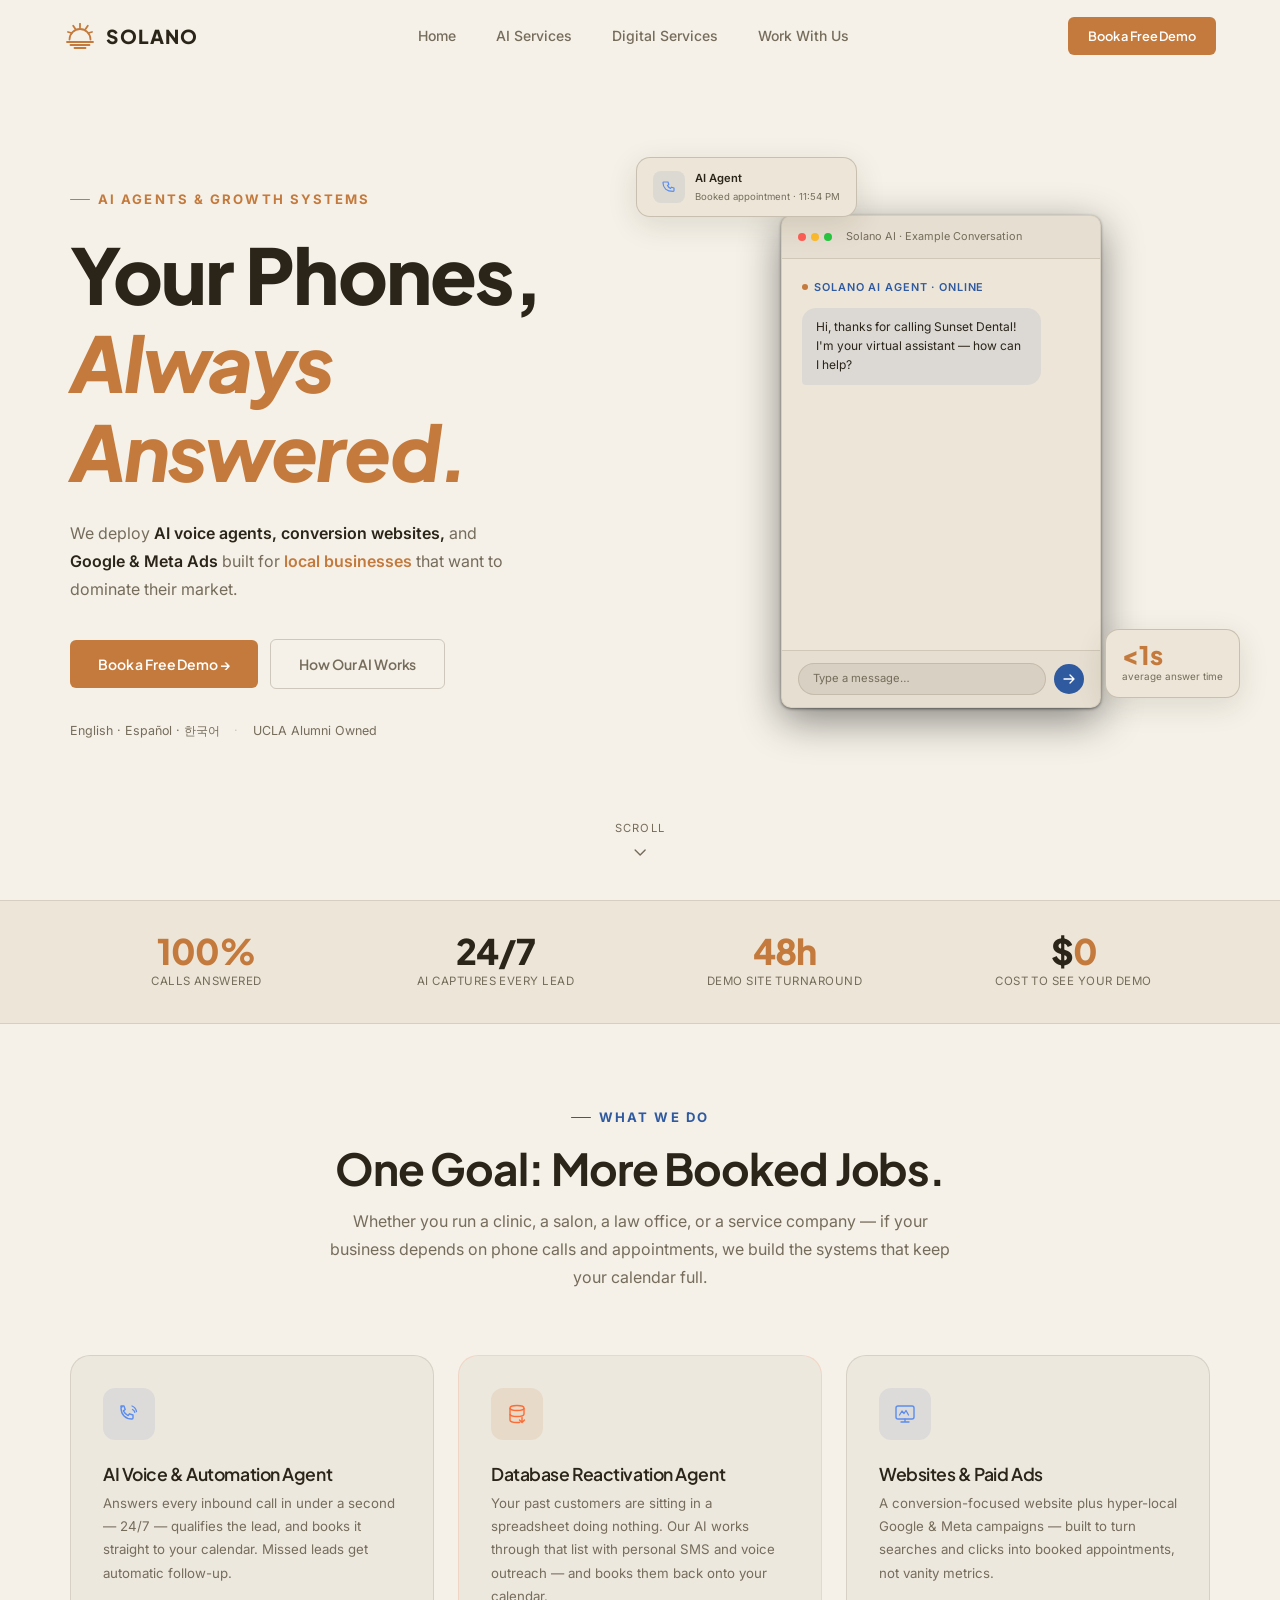
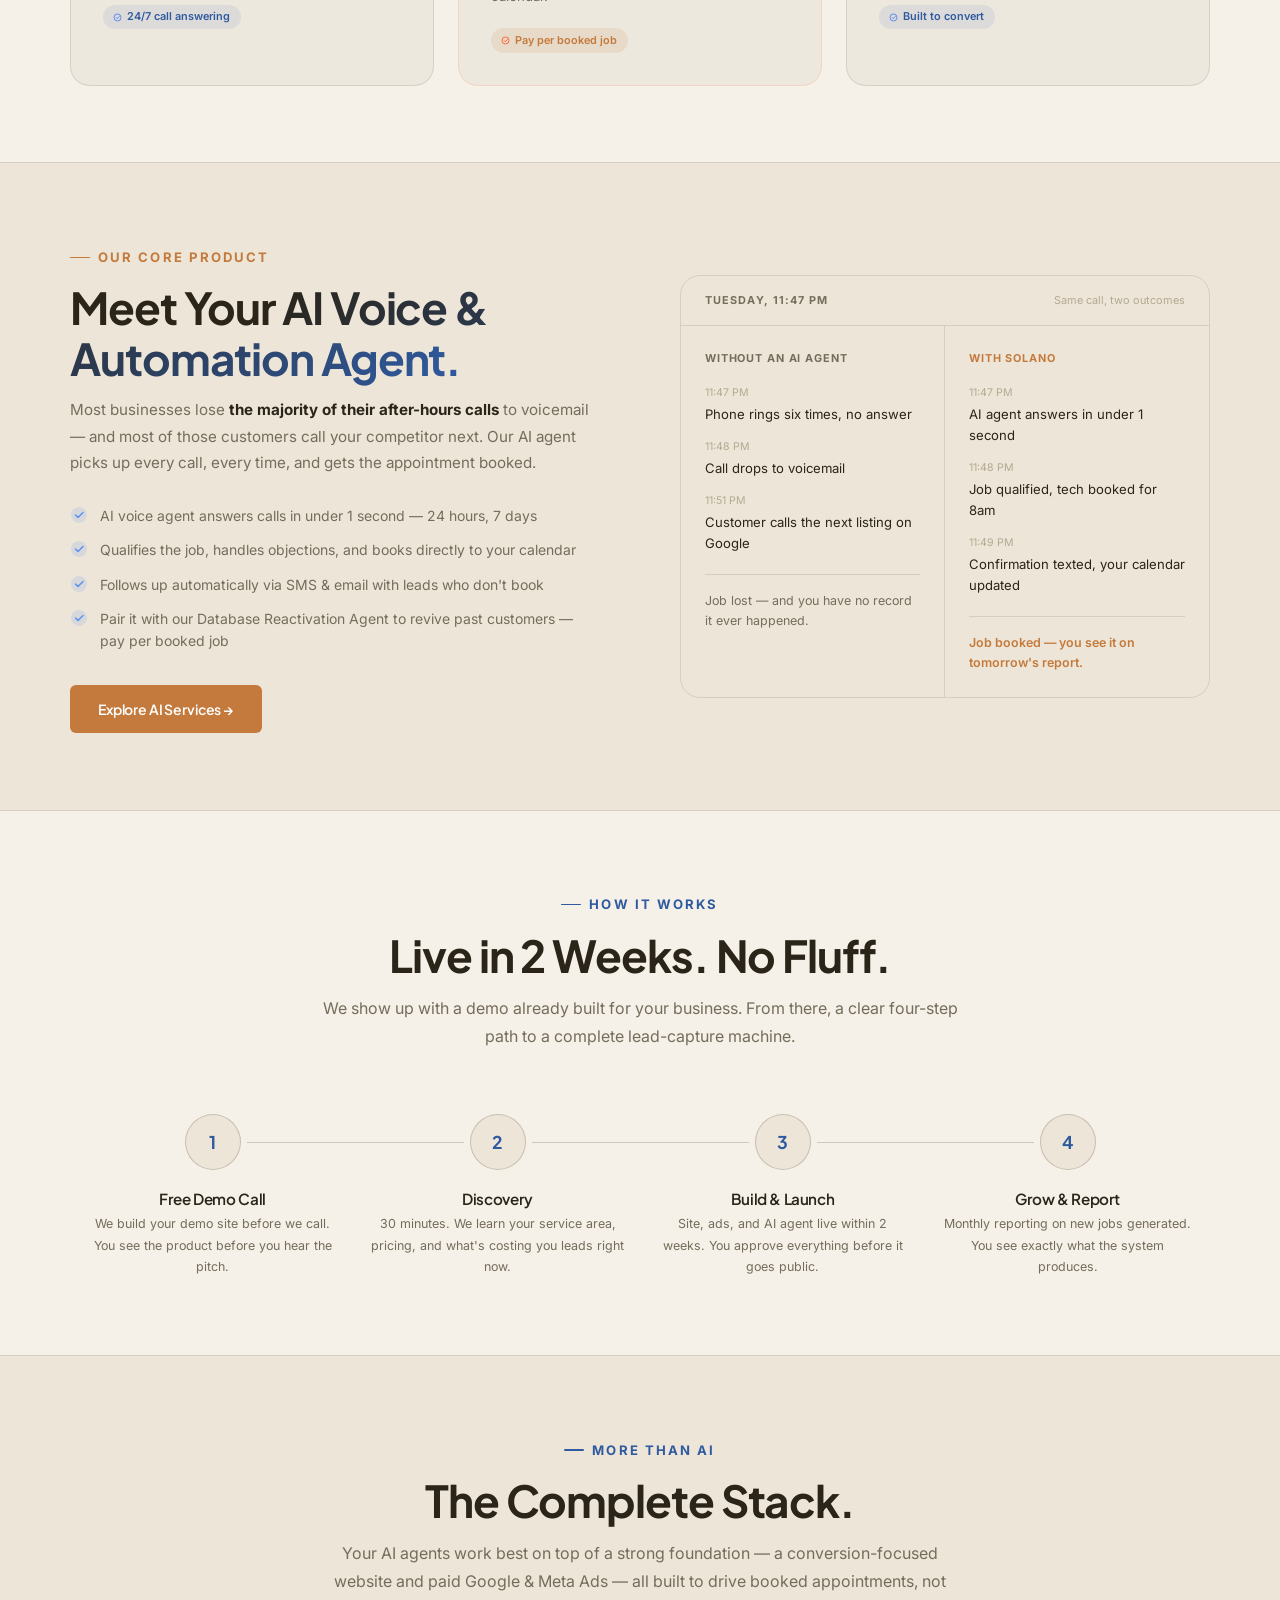
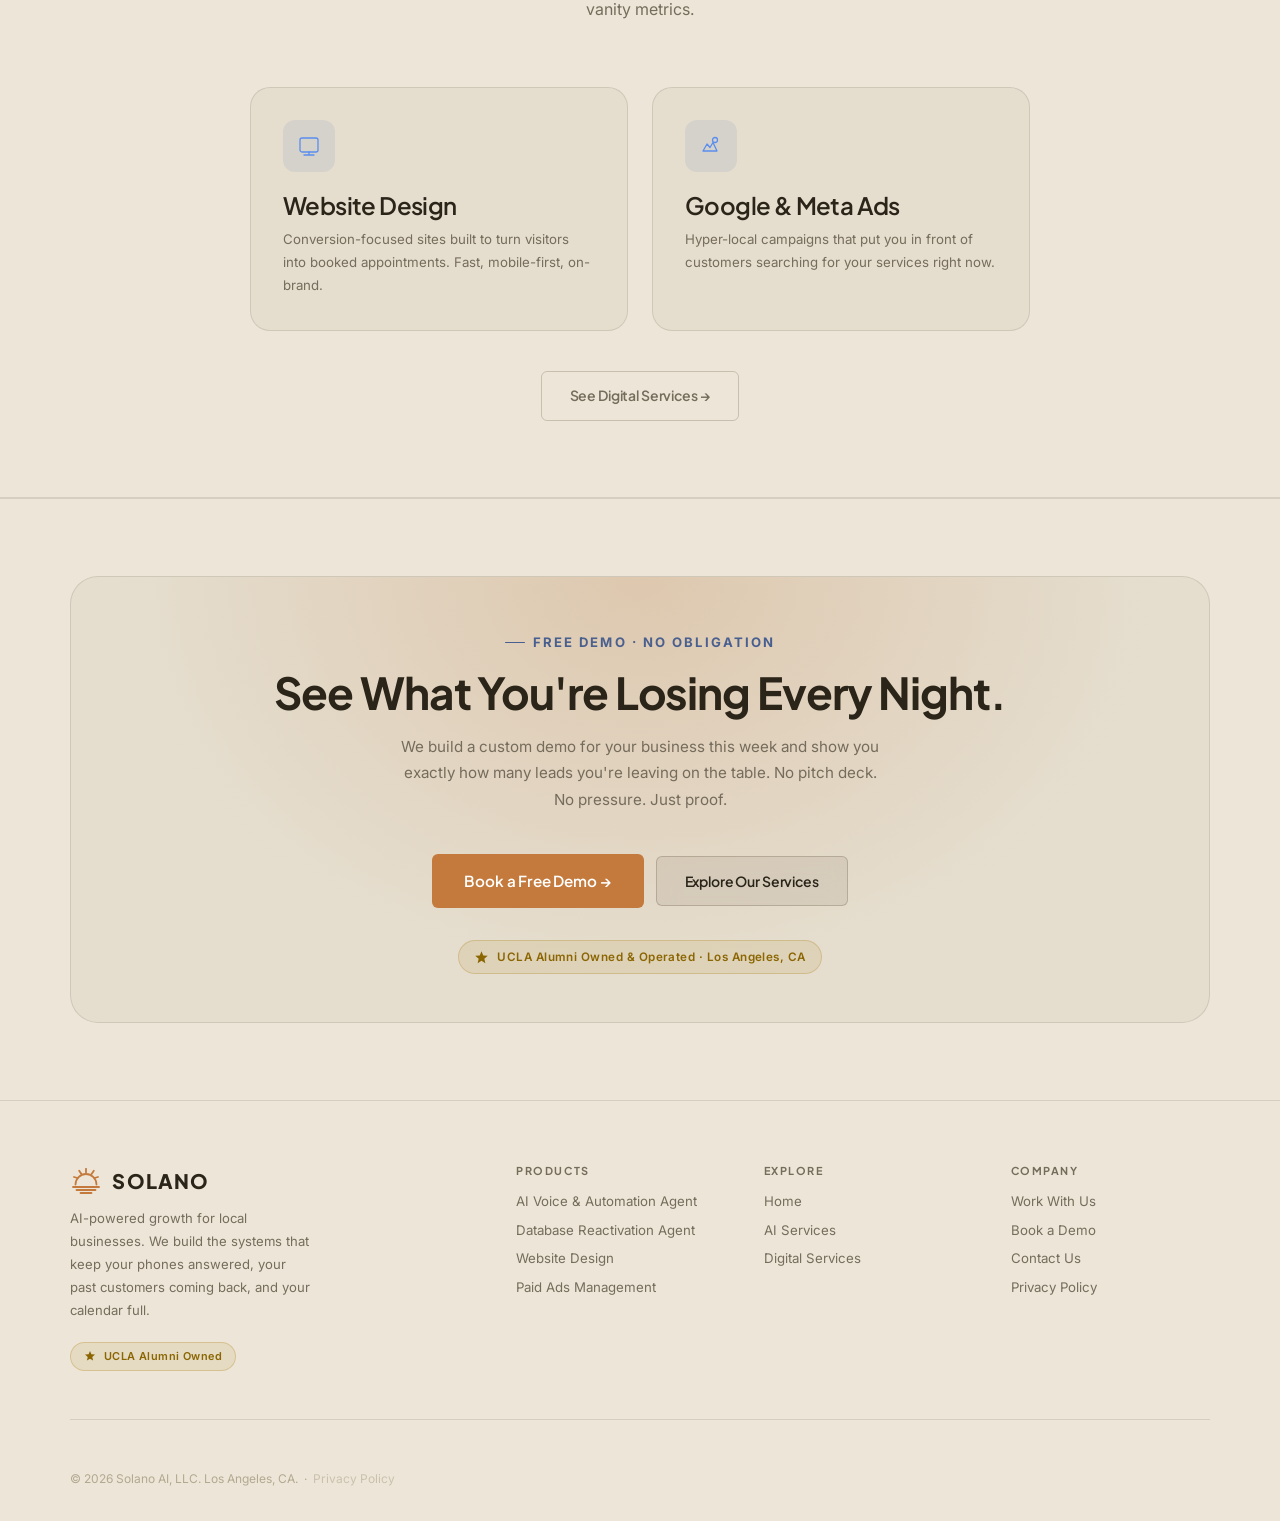
==== commit 025f47b2: "Pivot from trades niche to broad market; split Services into AI + Digital pages - Remove all HVAC/pl" ====
--- a/index.html
+++ b/index.html
@@ -11,22 +11,22 @@
   </script>
 <meta charset="UTF-8"/>
 <meta name="viewport" content="width=device-width,initial-scale=1.0"/>
-<title>Solano AI — AI-Powered Growth for Home Service Companies</title>
-<meta name="description" content="Solano AI builds AI call agents, conversion websites, and Google &amp; Meta Ads for HVAC, plumbing, and electrical companies across Greater Los Angeles."/>
+<title>Solano AI — AI Agents &amp; Digital Growth for Local Businesses</title>
+<meta name="description" content="Solano AI builds AI voice agents, database reactivation systems, conversion websites, and Google &amp; Meta Ads for businesses across Greater Los Angeles."/>
 <link rel="canonical" href="https://solano-ai.com/"/>
 <!-- Open Graph / social sharing -->
 <meta property="og:type" content="website"/>
 <meta property="og:site_name" content="Solano AI"/>
-<meta property="og:title" content="Solano AI — AI-Powered Growth for Home Service Companies"/>
-<meta property="og:description" content="AI call agents, conversion websites, and Google &amp; Meta Ads built for HVAC companies, plumbers, and electricians."/>
+<meta property="og:title" content="Solano AI — AI Agents &amp; Digital Growth for Local Businesses"/>
+<meta property="og:description" content="AI voice agents, database reactivation systems, conversion websites, and Google &amp; Meta Ads built for growing businesses."/>
 <meta property="og:url" content="https://solano-ai.com/"/>
 <meta property="og:image" content="https://solano-ai.com/og-image.png"/>
 <meta property="og:image:width" content="1200"/>
 <meta property="og:image:height" content="630"/>
 <!-- Twitter Card -->
 <meta name="twitter:card" content="summary_large_image"/>
-<meta name="twitter:title" content="Solano AI — AI-Powered Growth for Home Service Companies"/>
-<meta name="twitter:description" content="AI call agents, conversion websites, and Google &amp; Meta Ads built for HVAC companies, plumbers, and electricians."/>
+<meta name="twitter:title" content="Solano AI — AI Agents &amp; Digital Growth for Local Businesses"/>
+<meta name="twitter:description" content="AI voice agents, database reactivation systems, conversion websites, and Google &amp; Meta Ads built for growing businesses."/>
 <meta name="twitter:image" content="https://solano-ai.com/og-image.png"/>
 <link rel="icon" href="favicon.svg" type="image/svg+xml"/>
 <link rel="shortcut icon" href="favicon.svg"/>
@@ -34,7 +34,8 @@
 <link rel="preconnect" href="https://fonts.gstatic.com" crossorigin/>
 <link rel="stylesheet" href="https://fonts.googleapis.com/css2?family=Plus+Jakarta+Sans:wght@300;400;500;600;700;800&family=Inter:wght@300;400;500;600;700&display=swap"/>
 <link rel="stylesheet" href="css/styles.css?v=10"/>
-<link rel="prefetch" href="/services"/>
+<link rel="prefetch" href="/ai-services"/>
+<link rel="prefetch" href="/digital-services"/>
 <link rel="prefetch" href="/book"/>
 <!-- Structured data: ProfessionalService -->
 <script type="application/ld+json">
@@ -43,7 +44,7 @@
   "@type": "ProfessionalService",
   "name": "Solano AI",
   "alternateName": "Solano AI Solutions",
-  "description": "AI-powered growth for HVAC companies, plumbers, and electricians. We build AI call agents, conversion websites, and digital marketing systems that capture every lead.",
+  "description": "AI-powered growth for local businesses. We build AI voice agents, database reactivation systems, conversion websites, and digital marketing systems that capture every lead.",
   "url": "https://solano-ai.com",
   "logo": "https://solano-ai.com/favicon.svg",
   "image": "https://solano-ai.com/og-image.png",
@@ -61,15 +62,16 @@
   "serviceType": [
     "AI Voice Agent",
     "AI Automation Agent",
+    "Database Reactivation",
     "Website Design",
     "Google Ads Management",
     "Meta Ads Management"
   ],
   "knowsAbout": [
-    "HVAC marketing",
-    "Plumbing marketing",
-    "Electrical contractor marketing",
-    "Home services lead generation"
+    "AI voice agents",
+    "Customer database reactivation",
+    "Local business lead generation",
+    "Digital marketing"
   ]
 }
 </script>
@@ -81,7 +83,8 @@
   <a href="/" class="nav-logo"><svg width="32" height="26" viewBox="0 0 32 26" fill="none" xmlns="http://www.w3.org/2000/svg" aria-hidden="true"><line x1="16" y1="0.8" x2="16" y2="4.4" stroke="#C47A3C" stroke-width="1.8" stroke-linecap="round"/><line x1="9.2" y1="2.8" x2="11.4" y2="6" stroke="#C47A3C" stroke-width="1.8" stroke-linecap="round"/><line x1="23.8" y1="2.8" x2="21.6" y2="6" stroke="#C47A3C" stroke-width="1.8" stroke-linecap="round"/><line x1="4" y1="9" x2="7.6" y2="10" stroke="#C47A3C" stroke-width="1.8" stroke-linecap="round"/><line x1="28" y1="9" x2="24.4" y2="10" stroke="#C47A3C" stroke-width="1.8" stroke-linecap="round"/><path d="M5.5 16.5 A10.5 10.5 0 0 1 26.5 16.5" stroke="#C47A3C" stroke-width="1.8" stroke-linecap="round" fill="none"/><line x1="3" y1="19" x2="29" y2="19" stroke="#C47A3C" stroke-width="1.8" stroke-linecap="round"/><line x1="6.5" y1="22" x2="25.5" y2="22" stroke="#C47A3C" stroke-width="1.8" stroke-linecap="round"/><line x1="10.5" y1="25" x2="21.5" y2="25" stroke="#C47A3C" stroke-width="1.8" stroke-linecap="round"/></svg>SOLANO</a>
   <div class="nav-links">
     <a href="/">Home</a>
-    <a href="/services">Services</a>
+    <a href="/ai-services">AI Services</a>
+    <a href="/digital-services">Digital Services</a>
     <a href="/book">Work With Us</a>
   </div>
   <div class="nav-right">
@@ -94,7 +97,8 @@
 
 <div class="mobile-menu">
   <a href="/">Home</a>
-  <a href="/services">Services</a>
+  <a href="/ai-services">AI Services</a>
+  <a href="/digital-services">Digital Services</a>
   <a href="/book">Work With Us</a>
   <a href="/book" class="mobile-cta">Book a Free Demo →</a>
 </div>
@@ -110,17 +114,17 @@
   <div class="wrap">
     <div class="hero-split">
       <div class="hero-content">
-        <div class="eyebrow orange" style="margin-bottom:1.25rem">Home Service Marketing &amp; AI</div>
+        <div class="eyebrow orange" style="margin-bottom:1.25rem">AI Agents &amp; Growth Systems</div>
         <h1>Your Phones,<br/>
           <em style="font-style:italic;color:var(--copper)">Always Answered.</em>
         </h1>
         <p style="max-width:460px;margin:1.5rem 0 2.25rem;font-size:1rem;color:var(--muted)">
-          We deploy <strong style="color:var(--text);font-weight:600">AI call agents, conversion websites,</strong> and <strong style="color:var(--text);font-weight:600">Google &amp; Meta Ads</strong> built exclusively for
-          <span class="word-cycle" data-words='["HVAC companies","plumbers","electricians","home service businesses"]' style="color:var(--orange);font-weight:600">HVAC companies</span> that want to dominate their market.
+          We deploy <strong style="color:var(--text);font-weight:600">AI voice agents, conversion websites,</strong> and <strong style="color:var(--text);font-weight:600">Google &amp; Meta Ads</strong> built for
+          <span class="word-cycle" data-words='["local businesses","clinics &amp; practices","salons &amp; studios","service companies"]' style="color:var(--orange);font-weight:600">local businesses</span> that want to dominate their market.
         </p>
         <div class="btn-row">
           <a href="/book" class="btn btn-primary btn-refined">Book a Free Demo →</a>
-          <a href="/services" class="btn btn-ghost btn-refined">How Our AI Works</a>
+          <a href="/ai-services" class="btn btn-ghost btn-refined">How Our AI Works</a>
         </div>
         <div class="trust-row" style="margin-top:2rem">
           <span>English · Español · 한국어</span>
@@ -139,7 +143,7 @@
             </div>
             <div>
               <div class="fc-title">AI Agent</div>
-              <div class="fc-sub">Booked job · 11:54 PM</div>
+              <div class="fc-sub">Booked appointment · 11:54 PM</div>
             </div>
           </div>
         </div>
@@ -156,11 +160,11 @@
           </div>
           <div class="chat-body" data-convo>
             <div class="chat-name"><div class="status-quiet"></div>Solano AI Agent · Online</div>
-            <div class="bubble ai" data-convo-line>Hi, thanks for calling Valley HVAC! I'm your virtual assistant — how can I help?</div>
-            <div class="bubble user" data-convo-line>My AC stopped working, it's 95 degrees</div>
-            <div class="bubble ai" data-convo-line>Oh no — I can get a tech out today. Are you in the 818 area?</div>
-            <div class="bubble user" data-convo-line>Yes, Burbank</div>
-            <div class="bubble ai" data-convo-line>Perfect. I have a slot at 3pm or 5pm today. Which works?</div>
+            <div class="bubble ai" data-convo-line>Hi, thanks for calling Sunset Dental! I'm your virtual assistant — how can I help?</div>
+            <div class="bubble user" data-convo-line>I chipped a tooth — can anyone see me tomorrow?</div>
+            <div class="bubble ai" data-convo-line>Ouch — let's get you in. Are you a current patient with us?</div>
+            <div class="bubble user" data-convo-line>Yes, Maria Lopez</div>
+            <div class="bubble ai" data-convo-line>Found you, Maria. I have 9am or 2:15pm tomorrow. Which works?</div>
             <div class="typing" data-convo-typing><div class="t-dot"></div><div class="t-dot"></div><div class="t-dot"></div></div>
           </div>
           <div class="pf-input-bar">
@@ -209,62 +213,64 @@
   </div>
 </div>
 
-<!-- INDUSTRIES WE SERVE -->
+<!-- WHAT WE DO -->
 <section>
   <div class="wrap">
     <div class="section-head reveal">
-      <div class="eyebrow">Who We Serve</div>
-      <h2>Built for the Trades.</h2>
-      <p>We don't work with restaurants or retail. Our entire system is engineered around one thing: getting home service businesses more booked jobs — every day, every night.</p>
+      <div class="eyebrow">What We Do</div>
+      <h2>One Goal: More Booked Jobs.</h2>
+      <p>Whether you run a clinic, a salon, a law office, or a service company — if your business depends on phone calls and appointments, we build the systems that keep your calendar full.</p>
     </div>
 
     <div class="grid-3">
-      <!-- HVAC -->
+      <!-- AI VOICE AGENT -->
       <div class="svc-card tilt-card reveal" data-delay="1">
         <div class="svc-icon">
           <svg width="24" height="24" viewBox="0 0 24 24" fill="none">
-            <path d="M12 3C9 3 7 5.5 7 8c0 2 1 3.5 2.5 4.5V15h5v-2.5C16 11.5 17 10 17 8c0-2.5-2-5-5-5Z" stroke="#5b8def" stroke-width="1.4" stroke-linejoin="round"/>
-            <path d="M10 17h4M10 19.5h4" stroke="#5b8def" stroke-width="1.4" stroke-linecap="round"/>
-            <path d="M5 8h2M17 8h2M8.5 4l1 1.5M15.5 4l-1 1.5" stroke="#5b8def" stroke-width="1.3" stroke-linecap="round"/>
+            <path d="M4 4h3l1.2 3.5-1.8 1.4c.9 1.9 2.8 3.8 4.7 4.7l1.4-1.8L16 13v3c0 .6-.4 1-1 1C8.4 17 4 12.6 4 6c0-.6.4-1 1-1H4Z" stroke="#5b8def" stroke-width="1.4" stroke-linejoin="round"/>
+            <path d="M15 4c2.5 1 4 3 4.5 5.5M15.5 7.5c1.2.6 2 1.6 2.3 2.8" stroke="#5b8def" stroke-width="1.3" stroke-linecap="round"/>
           </svg>
         </div>
-        <h3>HVAC Companies</h3>
-        <p>AC repairs, furnace installs, maintenance plans. High-urgency calls that need an answer the moment they happen — day or night, weekend or holiday.</p>
+        <h3>AI Voice &amp; Automation Agent</h3>
+        <p>Answers every inbound call in under a second — 24/7 — qualifies the lead, and books it straight to your calendar. Missed leads get automatic follow-up.</p>
         <div class="svc-tag">
           <svg width="9" height="9" viewBox="0 0 9 9" fill="none"><circle cx="4.5" cy="4.5" r="3.5" stroke="#5b8def" stroke-width="1"/><path d="M3 4.5l1.2 1.2 2.2-2.2" stroke="#5b8def" stroke-width="1" stroke-linecap="round" stroke-linejoin="round"/></svg>
-          Emergency dispatch AI
-        </div>
-      </div>
-
-      <!-- PLUMBING -->
+          24/7 call answering
+        </div>
+      </div>
+
+      <!-- DATABASE REACTIVATION -->
       <div class="svc-card tilt-card reveal" data-delay="2" style="border-color:rgba(255,107,53,.15)">
         <div class="svc-icon" style="background:var(--orange-lt)">
           <svg width="24" height="24" viewBox="0 0 24 24" fill="none">
-            <path d="M12 3c0 0-4 4-4 8a4 4 0 0 0 8 0c0-4-4-8-4-8Z" stroke="#ff6b35" stroke-width="1.4" stroke-linejoin="round"/>
-            <path d="M8 17h8" stroke="#ff6b35" stroke-width="1.4" stroke-linecap="round"/>
-            <path d="M9 20h6" stroke="#ff6b35" stroke-width="1.3" stroke-linecap="round"/>
+            <ellipse cx="12" cy="6" rx="7" ry="2.5" stroke="#ff6b35" stroke-width="1.4"/>
+            <path d="M5 6v6c0 1.4 3.1 2.5 7 2.5s7-1.1 7-2.5V6" stroke="#ff6b35" stroke-width="1.4"/>
+            <path d="M5 12v6c0 1.4 3.1 2.5 7 2.5 1.2 0 2.3-.1 3.3-.3" stroke="#ff6b35" stroke-width="1.4"/>
+            <path d="M17 15.5v5M14.5 18l2.5 2.5L19.5 18" stroke="#ff6b35" stroke-width="1.4" stroke-linecap="round" stroke-linejoin="round"/>
           </svg>
         </div>
-        <h3>Plumbers</h3>
-        <p>Burst pipes, drain clogs, water heater failures. Customers in a crisis who need help now. Your AI answers instantly, qualifies the job, and locks in the booking.</p>
+        <h3>Database Reactivation Agent</h3>
+        <p>Your past customers are sitting in a spreadsheet doing nothing. Our AI works through that list with personal SMS and voice outreach — and books them back onto your calendar.</p>
         <div class="svc-tag" style="background:var(--orange-lt);color:var(--orange)">
           <svg width="9" height="9" viewBox="0 0 9 9" fill="none"><circle cx="4.5" cy="4.5" r="3.5" stroke="#ff6b35" stroke-width="1"/><path d="M3 4.5l1.2 1.2 2.2-2.2" stroke="#ff6b35" stroke-width="1" stroke-linecap="round" stroke-linejoin="round"/></svg>
-          24/7 urgent response
-        </div>
-      </div>
-
-      <!-- ELECTRICAL -->
+          Pay per booked job
+        </div>
+      </div>
+
+      <!-- WEBSITES & ADS -->
       <div class="svc-card tilt-card reveal" data-delay="3">
         <div class="svc-icon">
           <svg width="24" height="24" viewBox="0 0 24 24" fill="none">
-            <path d="M13 2L4 14h8l-1 8 9-12h-8l1-8Z" stroke="#5b8def" stroke-width="1.4" stroke-linejoin="round" stroke-linecap="round"/>
+            <rect x="3" y="4" width="18" height="13" rx="2" stroke="#5b8def" stroke-width="1.4"/>
+            <path d="M8 20h8M12 17v3" stroke="#5b8def" stroke-width="1.4" stroke-linecap="round"/>
+            <path d="M6.5 13l2.5-4 2 2.5 2-3 2.5 4.5" stroke="#5b8def" stroke-width="1.3" stroke-linejoin="round" stroke-linecap="round"/>
           </svg>
         </div>
-        <h3>Electricians</h3>
-        <p>Panel upgrades, EV charger installs, outlet repairs. High-ticket jobs where a fast response is the difference between landing the work and losing it to a competitor.</p>
+        <h3>Websites &amp; Paid Ads</h3>
+        <p>A conversion-focused website plus hyper-local Google &amp; Meta campaigns — built to turn searches and clicks into booked appointments, not vanity metrics.</p>
         <div class="svc-tag">
           <svg width="9" height="9" viewBox="0 0 9 9" fill="none"><circle cx="4.5" cy="4.5" r="3.5" stroke="#5b8def" stroke-width="1"/><path d="M3 4.5l1.2 1.2 2.2-2.2" stroke="#5b8def" stroke-width="1" stroke-linecap="round" stroke-linejoin="round"/></svg>
-          High-ticket lead capture
+          Built to convert
         </div>
       </div>
     </div>
@@ -278,7 +284,7 @@
       <div class="reveal">
         <div class="eyebrow orange">Our Core Product</div>
         <h2>Meet Your <span class="gradient-text">AI Voice & Automation Agent.</span></h2>
-        <p style="margin:.85rem 0 1.75rem">The average home service company loses <strong style="color:var(--text)">60% of their after-hours calls</strong> to voicemail — and most of those customers call your competitor next. Our AI agent picks up every call, every time, and gets the job booked.</p>
+        <p style="margin:.85rem 0 1.75rem">Most businesses lose <strong style="color:var(--text)">the majority of their after-hours calls</strong> to voicemail — and most of those customers call your competitor next. Our AI agent picks up every call, every time, and gets the appointment booked.</p>
         <ul style="display:flex;flex-direction:column;gap:.75rem;margin-bottom:2rem">
           <li style="display:flex;align-items:flex-start;gap:.75rem;font-size:.875rem;color:var(--muted)">
             <svg width="18" height="18" viewBox="0 0 18 18" fill="none" style="flex-shrink:0;margin-top:1px"><circle cx="9" cy="9" r="8" fill="rgba(91,141,239,.15)"/><path d="M5.5 9l2.5 2.5 5-5" stroke="#5b8def" stroke-width="1.4" stroke-linecap="round" stroke-linejoin="round"/></svg>
@@ -292,8 +298,12 @@
             <svg width="18" height="18" viewBox="0 0 18 18" fill="none" style="flex-shrink:0;margin-top:1px"><circle cx="9" cy="9" r="8" fill="rgba(91,141,239,.15)"/><path d="M5.5 9l2.5 2.5 5-5" stroke="#5b8def" stroke-width="1.4" stroke-linecap="round" stroke-linejoin="round"/></svg>
             <span>Follows up automatically via SMS &amp; email with leads who don't book</span>
           </li>
+          <li style="display:flex;align-items:flex-start;gap:.75rem;font-size:.875rem;color:var(--muted)">
+            <svg width="18" height="18" viewBox="0 0 18 18" fill="none" style="flex-shrink:0;margin-top:1px"><circle cx="9" cy="9" r="8" fill="rgba(91,141,239,.15)"/><path d="M5.5 9l2.5 2.5 5-5" stroke="#5b8def" stroke-width="1.4" stroke-linecap="round" stroke-linejoin="round"/></svg>
+            <span>Pair it with our Database Reactivation Agent to revive past customers — pay per booked job</span>
+          </li>
         </ul>
-        <a href="/services" class="btn btn-primary btn-refined">Explore Our Services →</a>
+        <a href="/ai-services" class="btn btn-primary btn-refined">Explore AI Services →</a>
       </div>
 
       <!-- Same call, two outcomes -->
@@ -386,7 +396,7 @@
     <div class="section-head reveal">
       <div class="eyebrow">More Than AI</div>
       <h2>The Complete Stack.</h2>
-      <p>Your AI agent works best on top of a strong foundation — a conversion-focused website and paid Google &amp; Meta Ads — all built to drive booked jobs, not vanity metrics.</p>
+      <p>Your AI agents work best on top of a strong foundation — a conversion-focused website and paid Google &amp; Meta Ads — all built to drive booked appointments, not vanity metrics.</p>
     </div>
     <div class="grid-3" style="grid-template-columns:repeat(2,minmax(0,1fr));max-width:780px;margin:0 auto">
       <div class="glow-card reveal" data-delay="1">
@@ -394,18 +404,18 @@
           <svg width="22" height="22" viewBox="0 0 22 22" fill="none"><rect x="2" y="3" width="18" height="14" rx="2" stroke="#5b8def" stroke-width="1.3"/><path d="M6 20h10M11 17v3" stroke="#5b8def" stroke-width="1.3" stroke-linecap="round"/></svg>
         </div>
         <h3 style="color:var(--text);margin-bottom:.5rem">Website Design</h3>
-        <p style="font-size:.83rem">Conversion-focused sites built to turn visitors into booked jobs. Fast, mobile-first, on-brand.</p>
+        <p style="font-size:.83rem">Conversion-focused sites built to turn visitors into booked appointments. Fast, mobile-first, on-brand.</p>
       </div>
       <div class="glow-card reveal" data-delay="2">
         <div class="svc-icon" style="margin-bottom:1.25rem">
           <svg width="22" height="22" viewBox="0 0 22 22" fill="none"><path d="M3 16l4-7 3 3.5 3-5 4 8.5H3Z" stroke="#5b8def" stroke-width="1.3" stroke-linejoin="round"/><circle cx="15" cy="5" r="2.5" stroke="#5b8def" stroke-width="1.3"/></svg>
         </div>
         <h3 style="color:var(--text);margin-bottom:.5rem">Google &amp; Meta Ads</h3>
-        <p style="font-size:.83rem">Hyper-local campaigns that put you in front of homeowners searching for your services right now.</p>
+        <p style="font-size:.83rem">Hyper-local campaigns that put you in front of customers searching for your services right now.</p>
       </div>
     </div>
     <div style="text-align:center;margin-top:2.5rem" class="reveal">
-      <a href="/services" class="btn btn-ghost btn-refined">See All Services →</a>
+      <a href="/digital-services" class="btn btn-ghost btn-refined">See Digital Services →</a>
     </div>
   </div>
 </section>
@@ -419,7 +429,7 @@
       <p>We build a custom demo for your business this week and show you exactly how many leads you're leaving on the table. No pitch deck. No pressure. Just proof.</p>
       <div class="btn-row">
         <a href="/book" class="btn btn-primary btn-refined" style="font-size:.95rem;padding:.95rem 2rem">Book a Free Demo →</a>
-        <a href="/services" class="btn btn-glass btn-refined">Explore Our Services</a>
+        <a href="/ai-services" class="btn btn-glass btn-refined">Explore Our Services</a>
       </div>
       <div class="ucla-badge" style="margin:2rem auto 0;width:fit-content">
         <svg width="15" height="15" viewBox="0 0 24 24" fill="currentColor"><path d="M12 17.27L18.18 21l-1.64-7.03L22 9.24l-7.19-.61L12 2 9.19 8.63 2 9.24l5.46 4.73L5.82 21z"/></svg>
@@ -435,7 +445,7 @@
     <div class="footer-top">
       <div class="footer-brand">
         <div class="nav-logo" style="font-size:1.25rem;margin-bottom:.65rem"><svg width="32" height="26" viewBox="0 0 32 26" fill="none" xmlns="http://www.w3.org/2000/svg" aria-hidden="true"><line x1="16" y1="0.8" x2="16" y2="4.4" stroke="#C47A3C" stroke-width="1.8" stroke-linecap="round"/><line x1="9.2" y1="2.8" x2="11.4" y2="6" stroke="#C47A3C" stroke-width="1.8" stroke-linecap="round"/><line x1="23.8" y1="2.8" x2="21.6" y2="6" stroke="#C47A3C" stroke-width="1.8" stroke-linecap="round"/><line x1="4" y1="9" x2="7.6" y2="10" stroke="#C47A3C" stroke-width="1.8" stroke-linecap="round"/><line x1="28" y1="9" x2="24.4" y2="10" stroke="#C47A3C" stroke-width="1.8" stroke-linecap="round"/><path d="M5.5 16.5 A10.5 10.5 0 0 1 26.5 16.5" stroke="#C47A3C" stroke-width="1.8" stroke-linecap="round" fill="none"/><line x1="3" y1="19" x2="29" y2="19" stroke="#C47A3C" stroke-width="1.8" stroke-linecap="round"/><line x1="6.5" y1="22" x2="25.5" y2="22" stroke="#C47A3C" stroke-width="1.8" stroke-linecap="round"/><line x1="10.5" y1="25" x2="21.5" y2="25" stroke="#C47A3C" stroke-width="1.8" stroke-linecap="round"/></svg>SOLANO</div>
-        <p>AI-powered growth for HVAC companies, plumbers, and electricians. We build the system that keeps your phones answered and your calendar full.</p>
+        <p>AI-powered growth for local businesses. We build the systems that keep your phones answered, your past customers coming back, and your calendar full.</p>
         <div class="ucla-badge" style="font-size:.68rem;padding:.3rem .8rem">
           <svg width="12" height="12" viewBox="0 0 24 24" fill="currentColor"><path d="M12 17.27L18.18 21l-1.64-7.03L22 9.24l-7.19-.61L12 2 9.19 8.63 2 9.24l5.46 4.73L5.82 21z"/></svg>
           UCLA Alumni Owned
@@ -443,16 +453,16 @@
       </div>
       <div class="footer-col">
         <h4>Products</h4>
-        <a href="/services">AI Voice & Automation Agent</a>
-        <a href="/services">Website Design</a>
-        <a href="/services">Google Ads</a>
-        <a href="/services">Meta Ads</a>
+        <a href="/ai-services">AI Voice & Automation Agent</a>
+        <a href="/ai-services#reactivation">Database Reactivation Agent</a>
+        <a href="/digital-services">Website Design</a>
+        <a href="/digital-services">Paid Ads Management</a>
       </div>
       <div class="footer-col">
-        <h4>Industries</h4>
-        <a href="index.html#industries">HVAC Companies</a>
-        <a href="index.html#industries">Plumbers</a>
-        <a href="index.html#industries">Electricians</a>
+        <h4>Explore</h4>
+        <a href="/">Home</a>
+        <a href="/ai-services">AI Services</a>
+        <a href="/digital-services">Digital Services</a>
       </div>
       <div class="footer-col">
         <h4>Company</h4>
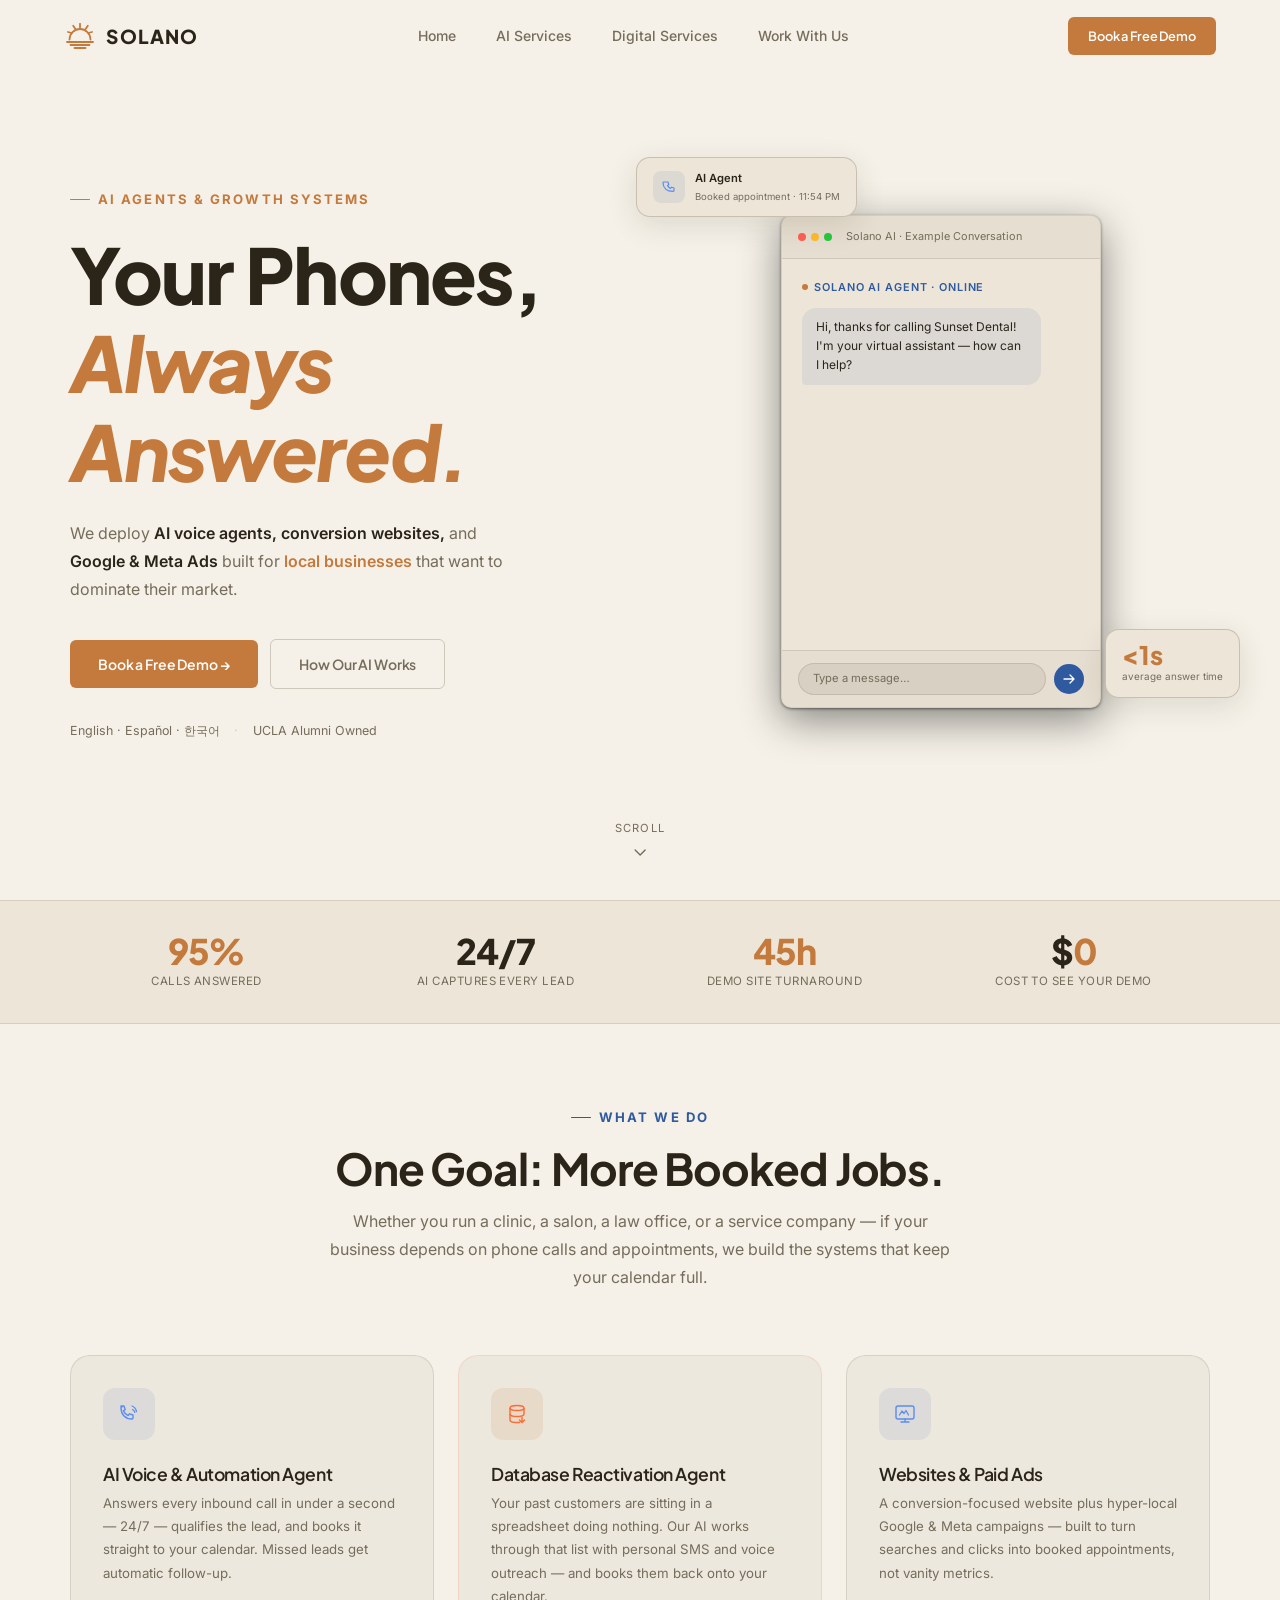
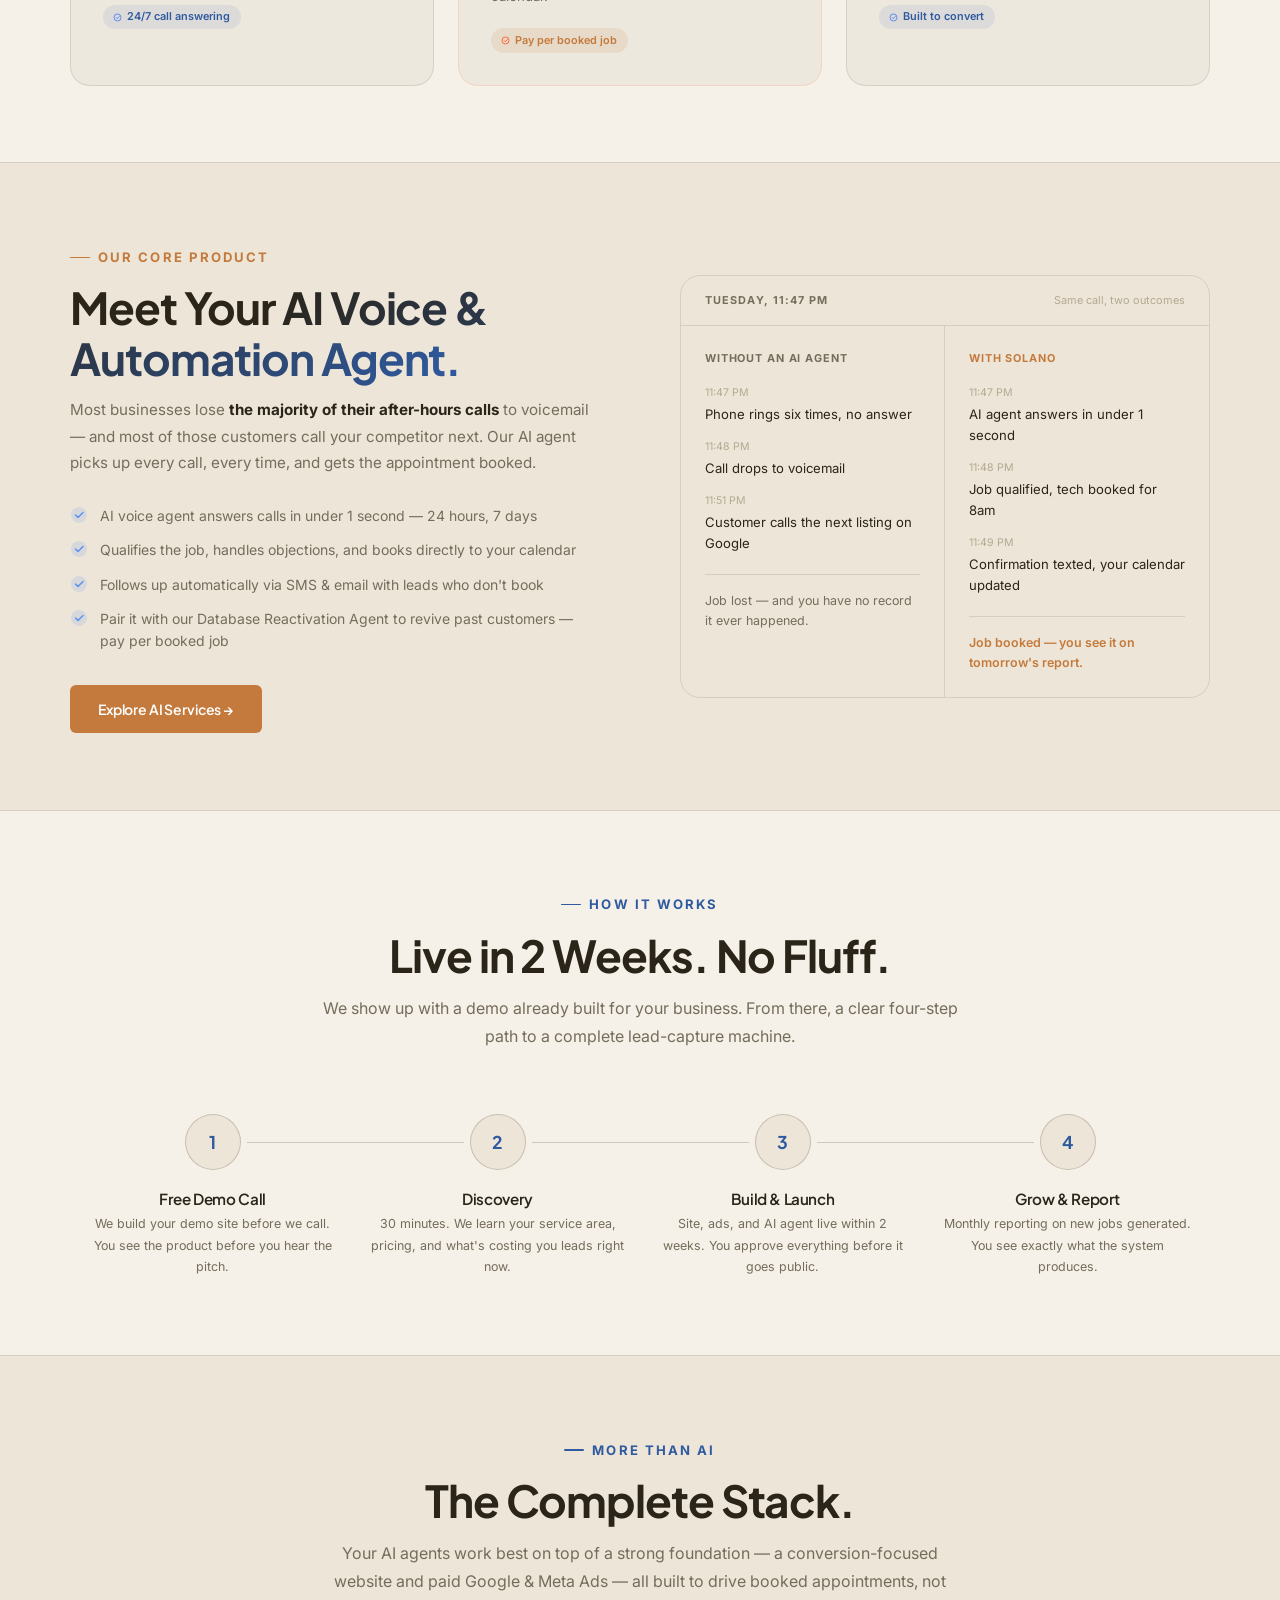
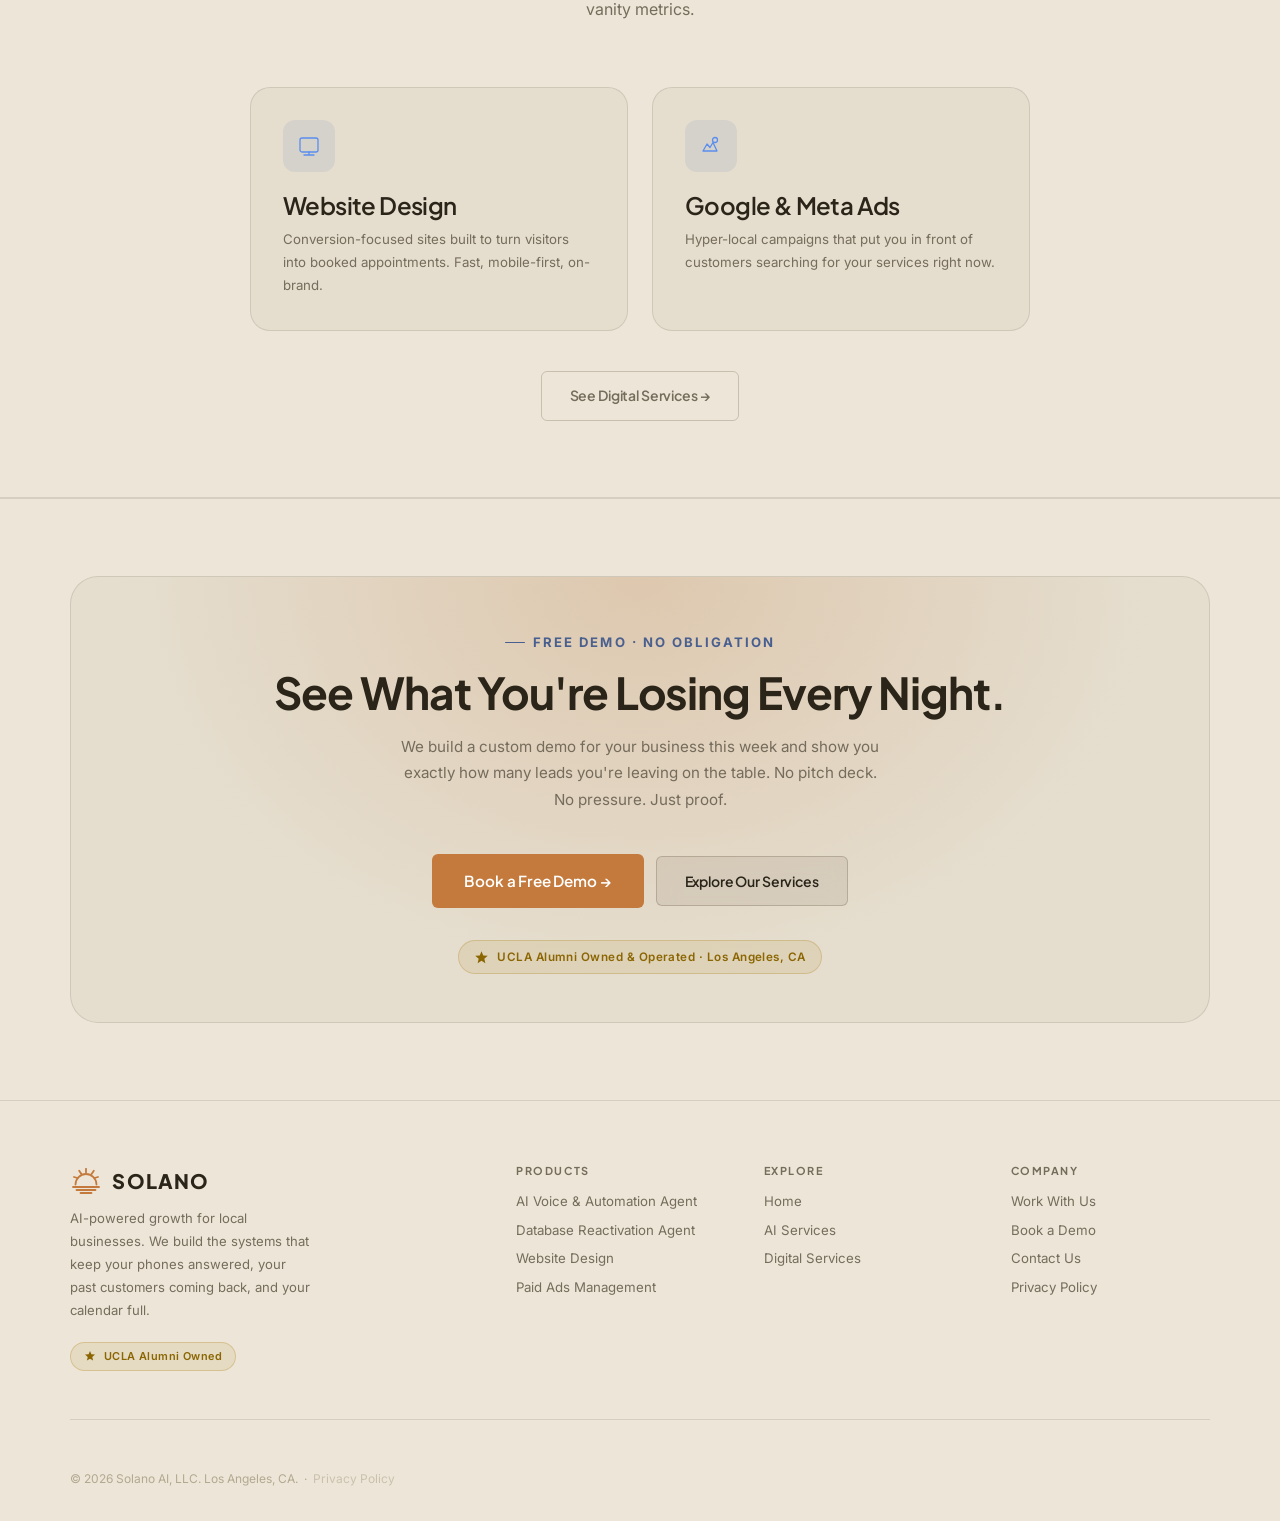
==== commit 6c79e7b2: "Switch to custom-domain email (info@solano-ai.com) sitewide; add how-it-works page Replace solano.ai" ====
--- a/index.html
+++ b/index.html
@@ -48,7 +48,7 @@
   "url": "https://solano-ai.com",
   "logo": "https://solano-ai.com/favicon.svg",
   "image": "https://solano-ai.com/og-image.png",
-  "email": "solano.ai.solutions@gmail.com",
+  "email": "info@solano-ai.com",
   "address": {
     "@type": "PostalAddress",
     "addressLocality": "Los Angeles",
@@ -468,7 +468,7 @@
         <h4>Company</h4>
         <a href="/book">Work With Us</a>
         <a href="/book">Book a Demo</a>
-        <a href="mailto:solano.ai.solutions@gmail.com">Contact Us</a>
+        <a href="mailto:info@solano-ai.com">Contact Us</a>
         <a href="/privacy">Privacy Policy</a>
       </div>
     </div>
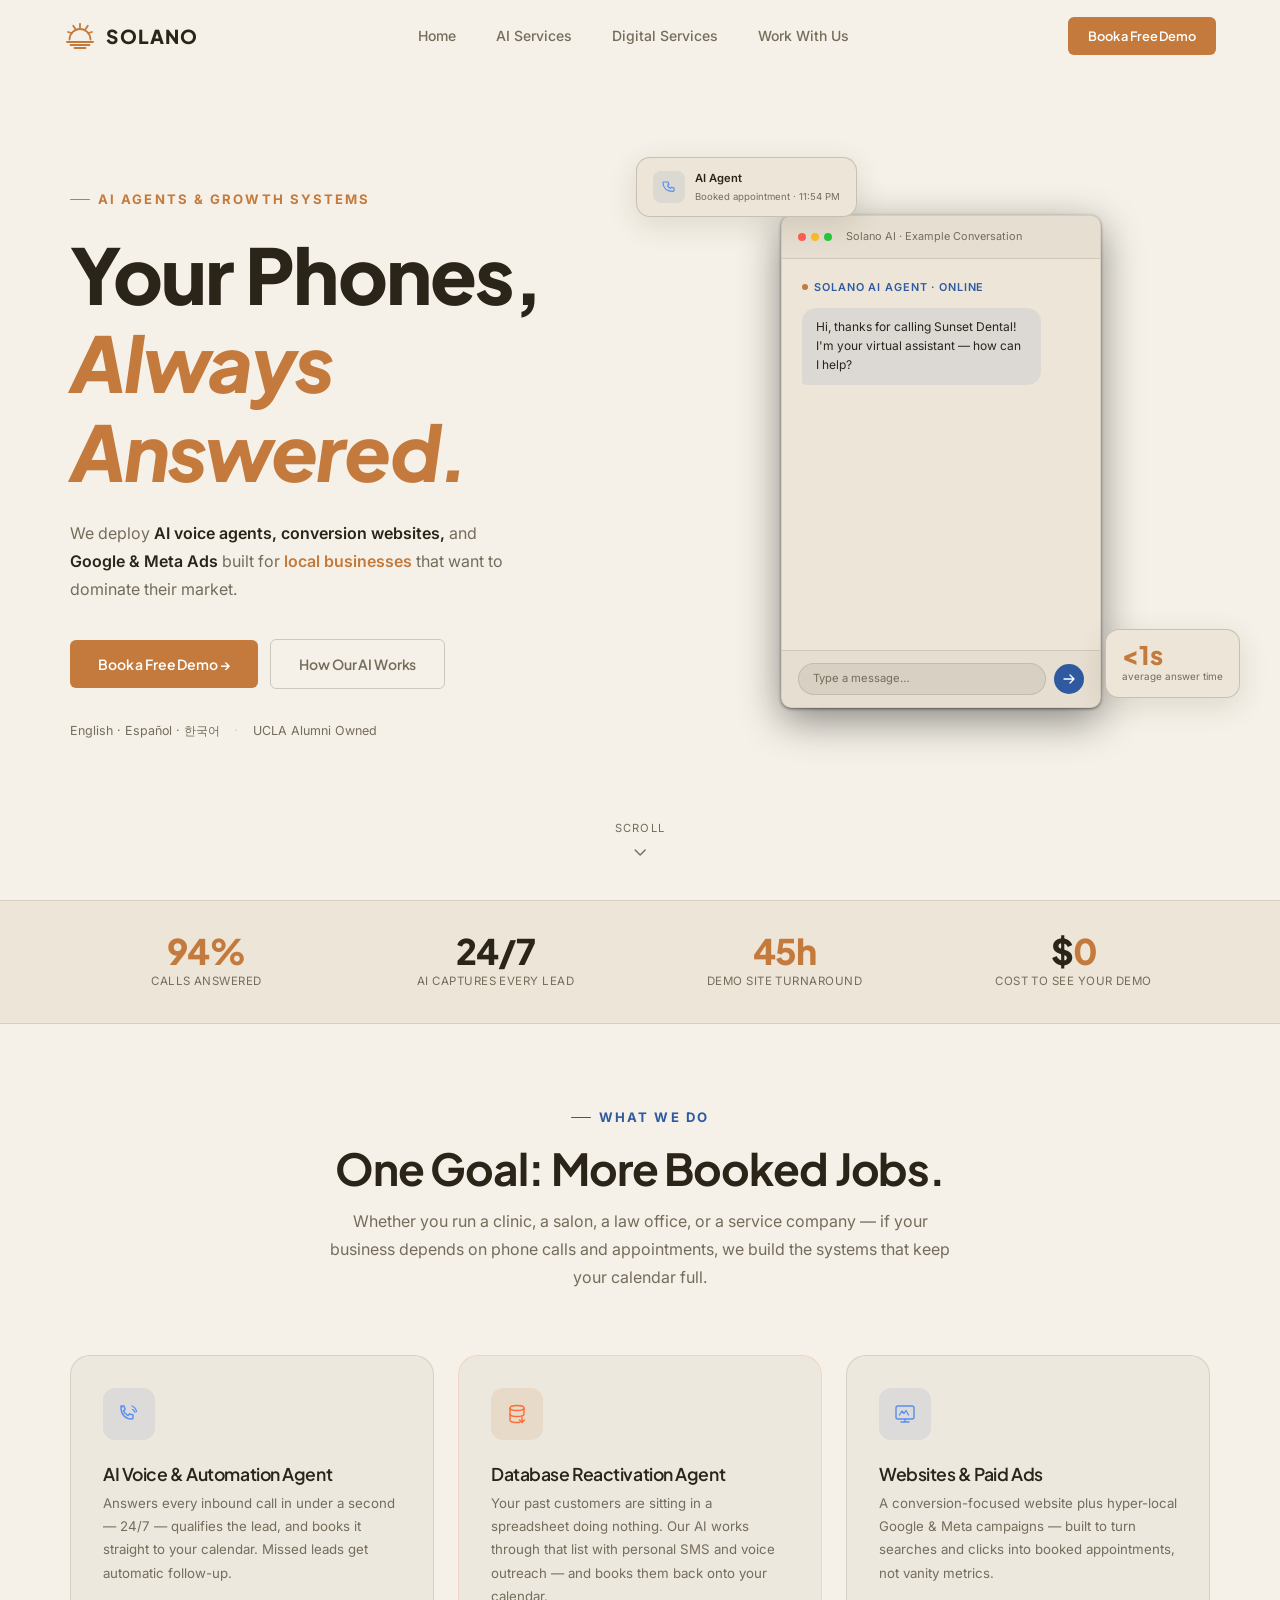
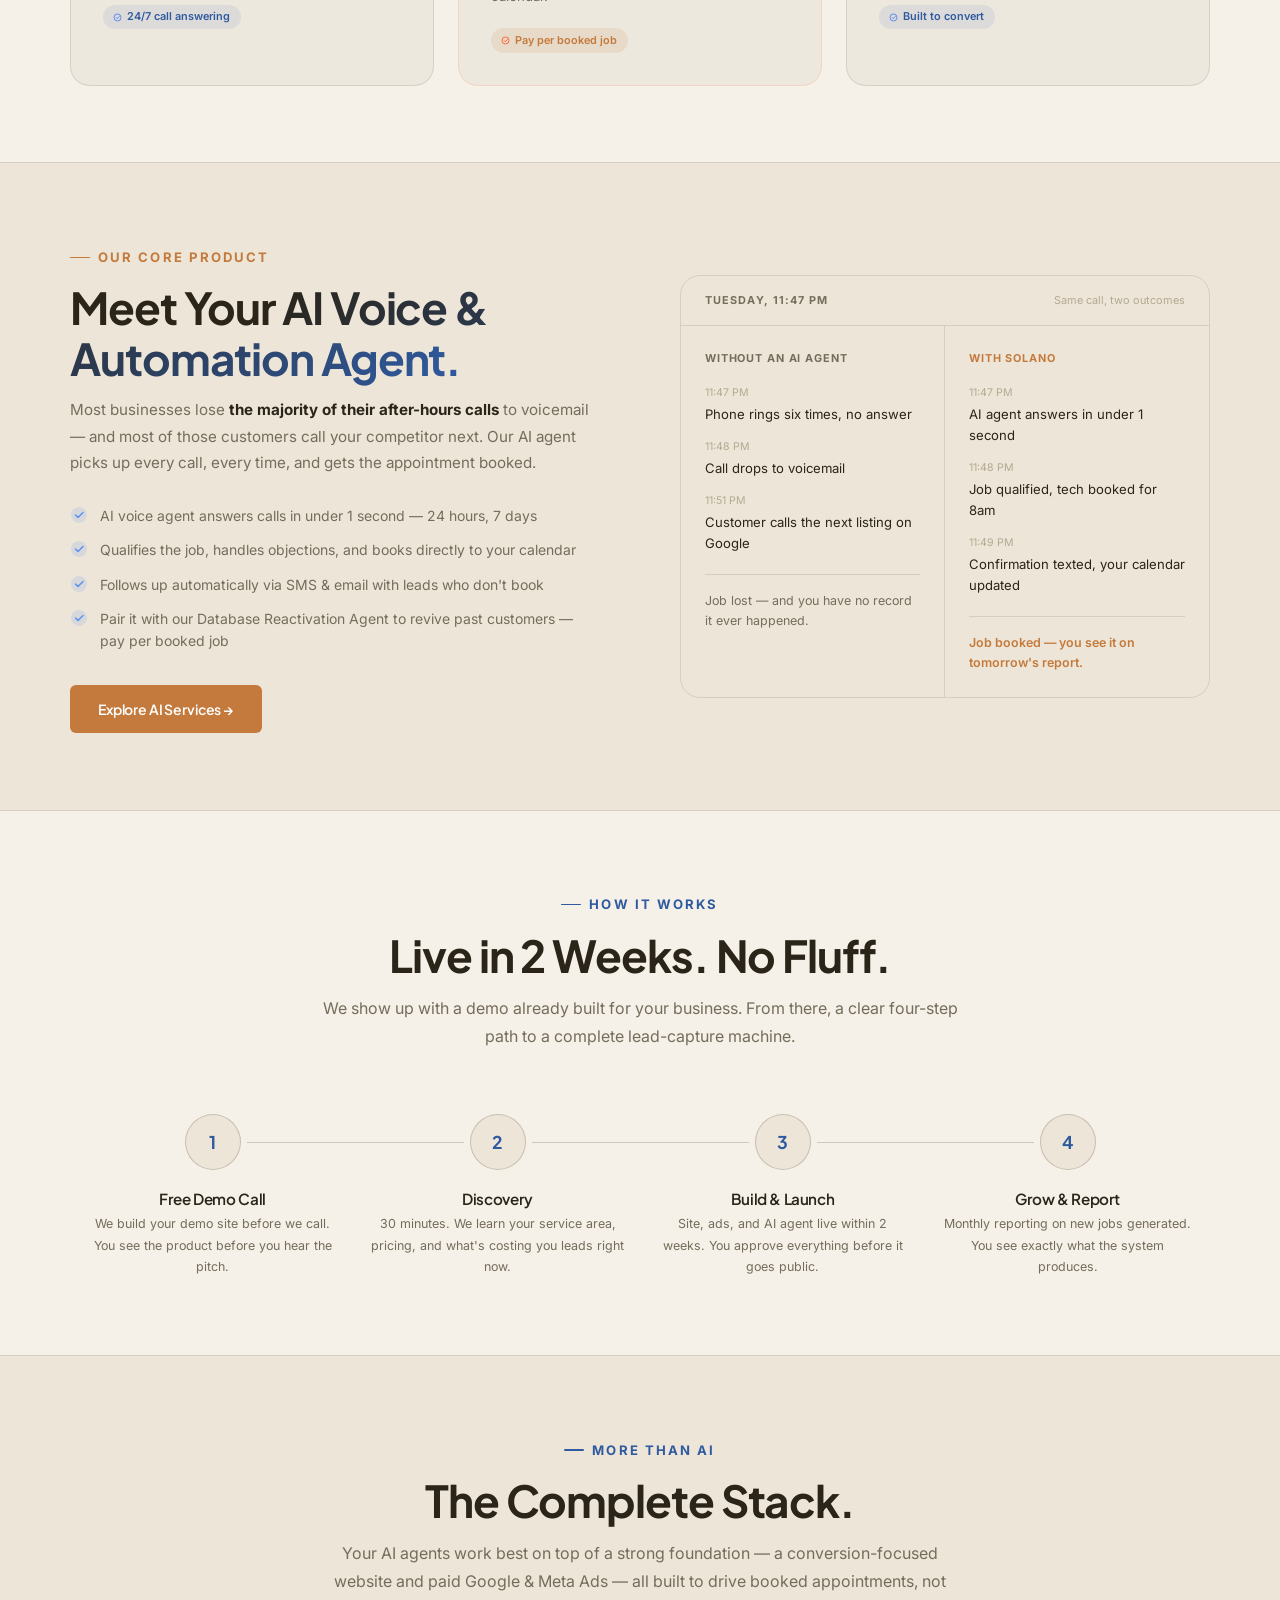
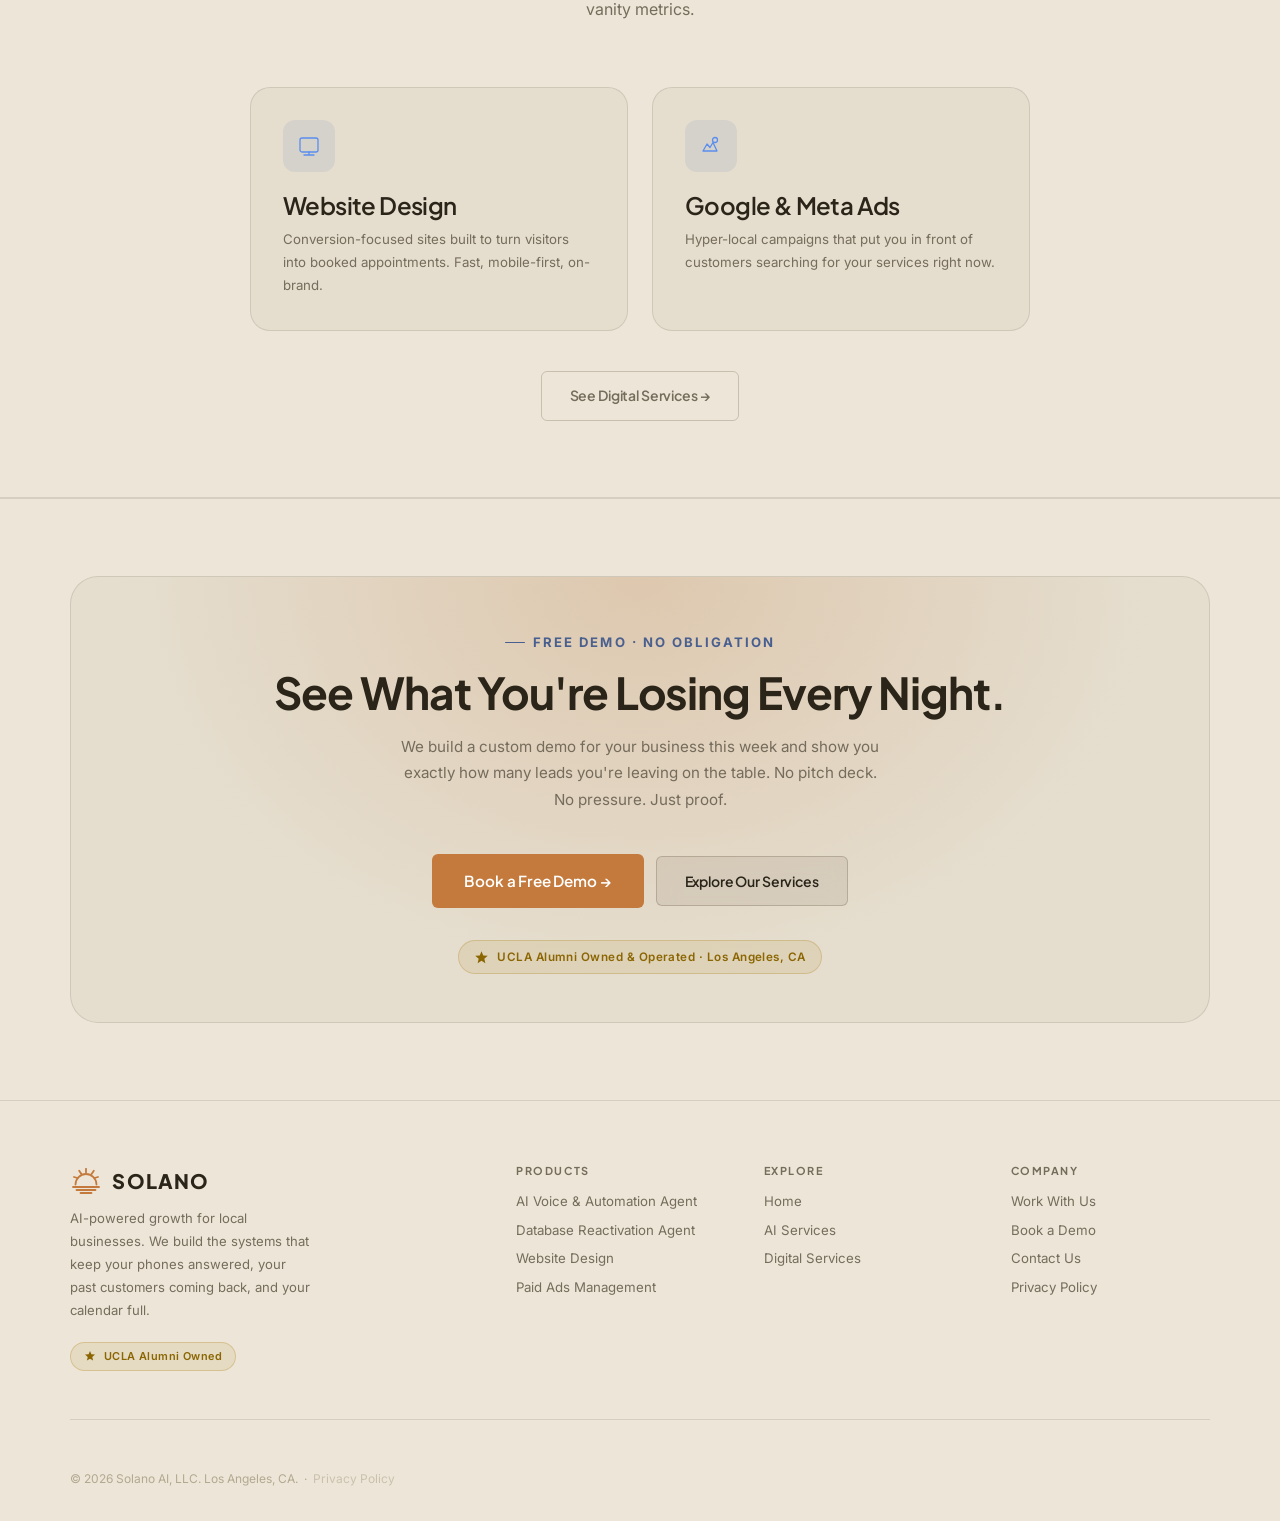
==== commit e36a550c: "Bump main.js cache-buster to v=8 so updated email shows main.js content changed in the email swap bu" ====
--- a/index.html
+++ b/index.html
@@ -478,7 +478,7 @@
   </div>
 </footer>
 
-<script src="js/main.js?v=7"></script>
+<script src="js/main.js?v=8"></script>
 <style>
 @media(max-width:860px){
   #hero .wrap > div { grid-template-columns: 1fr !important; }
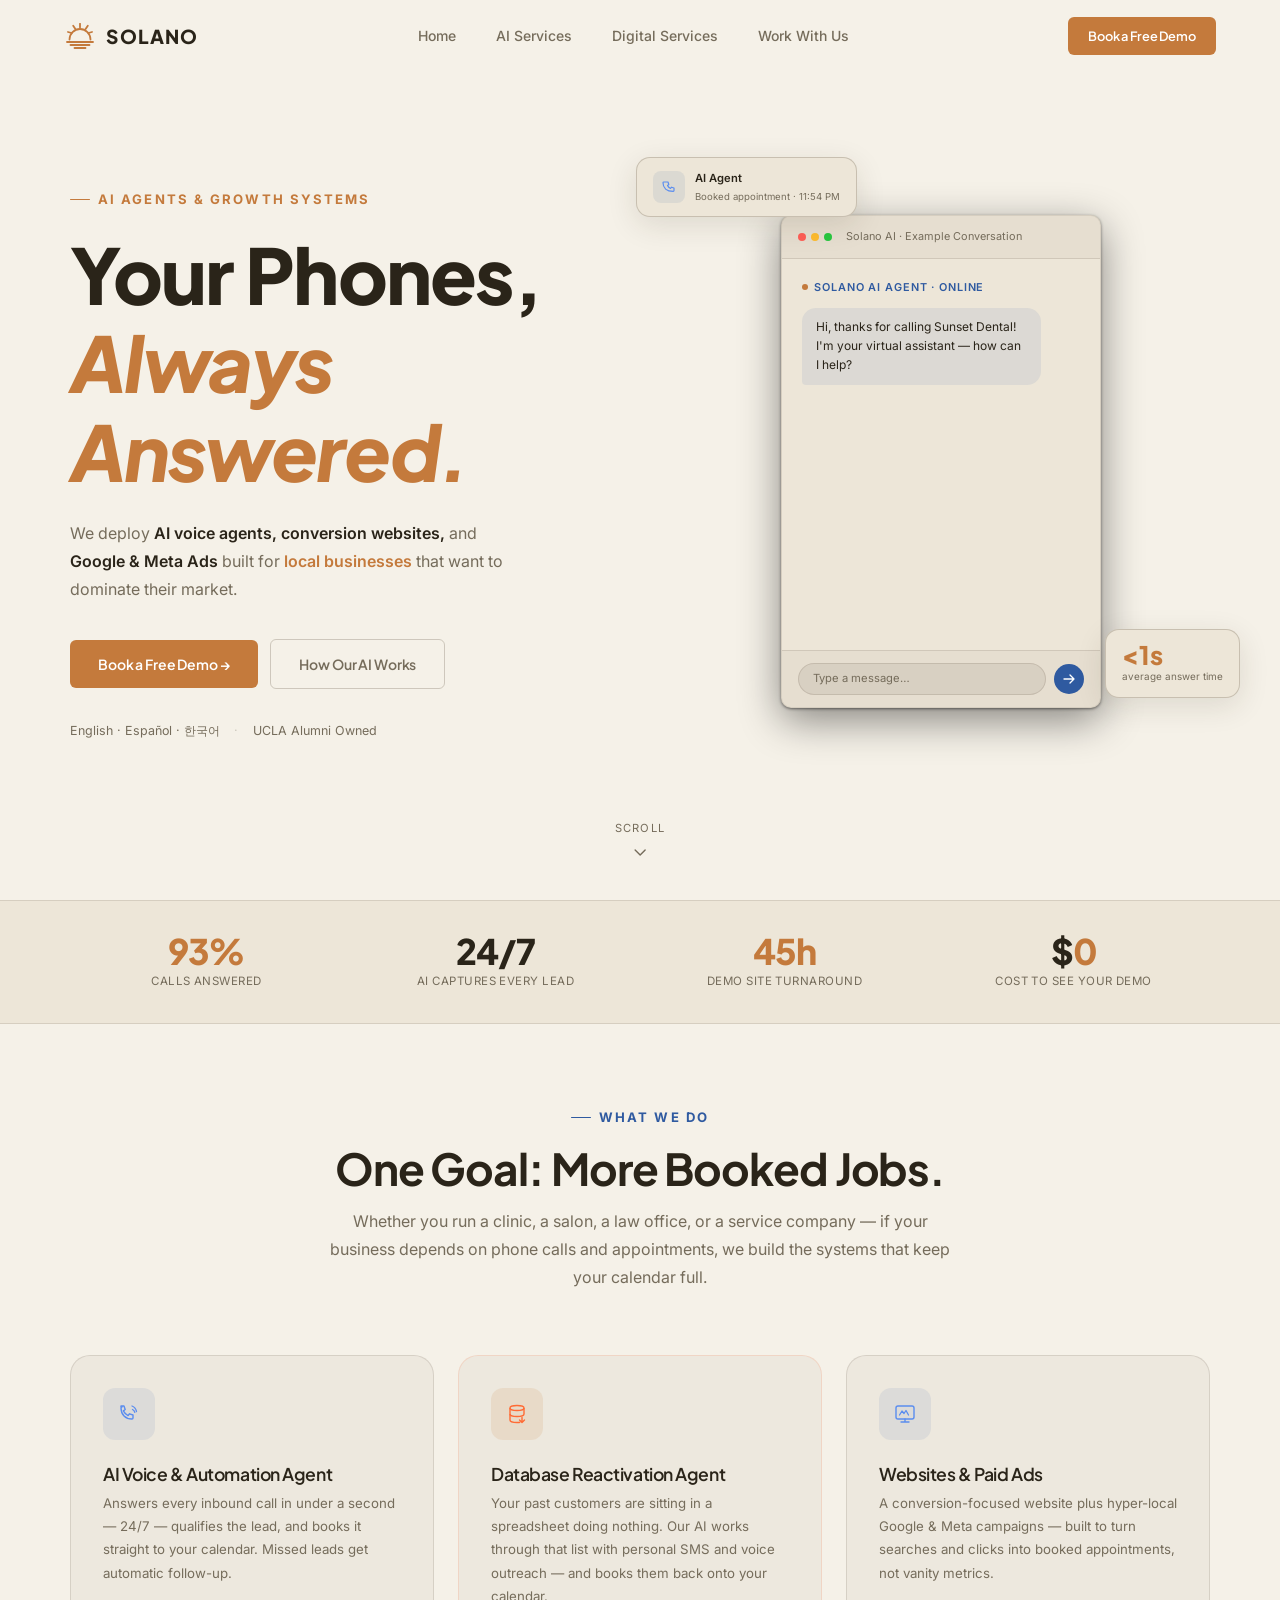
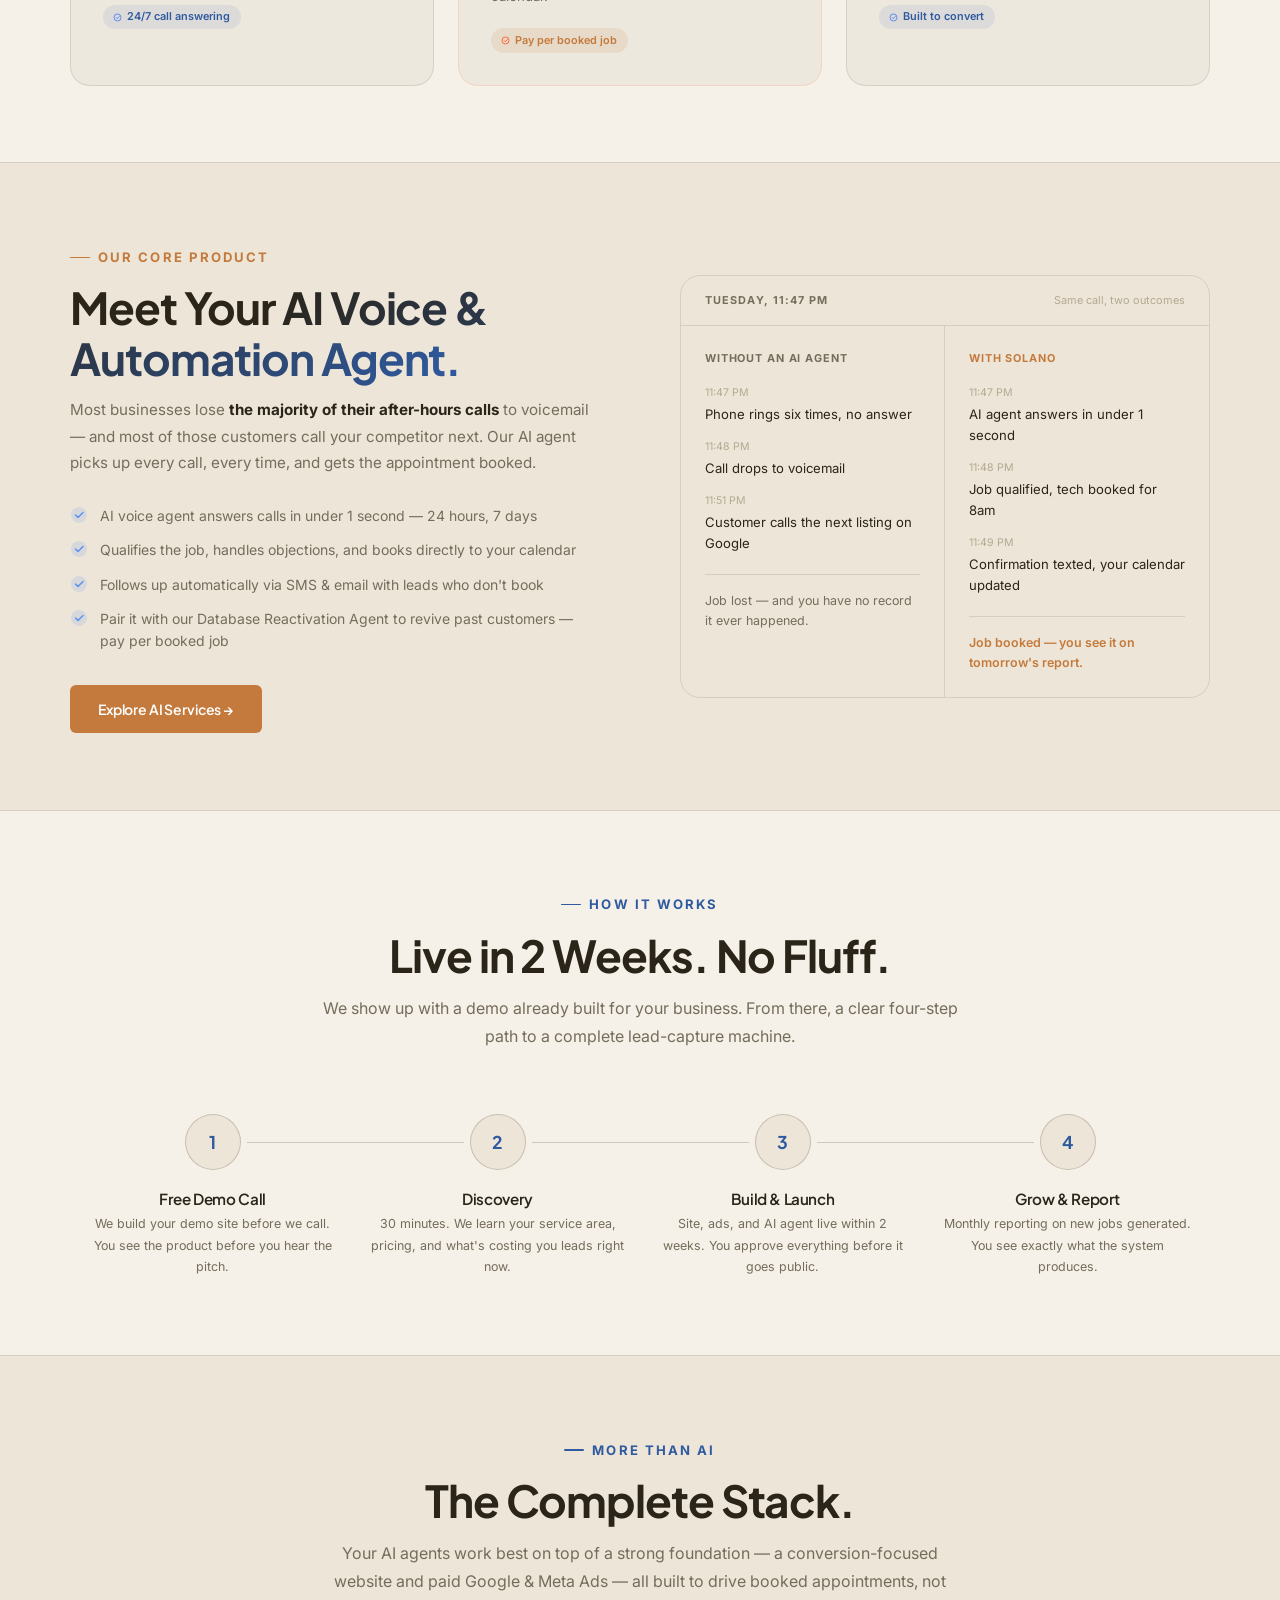
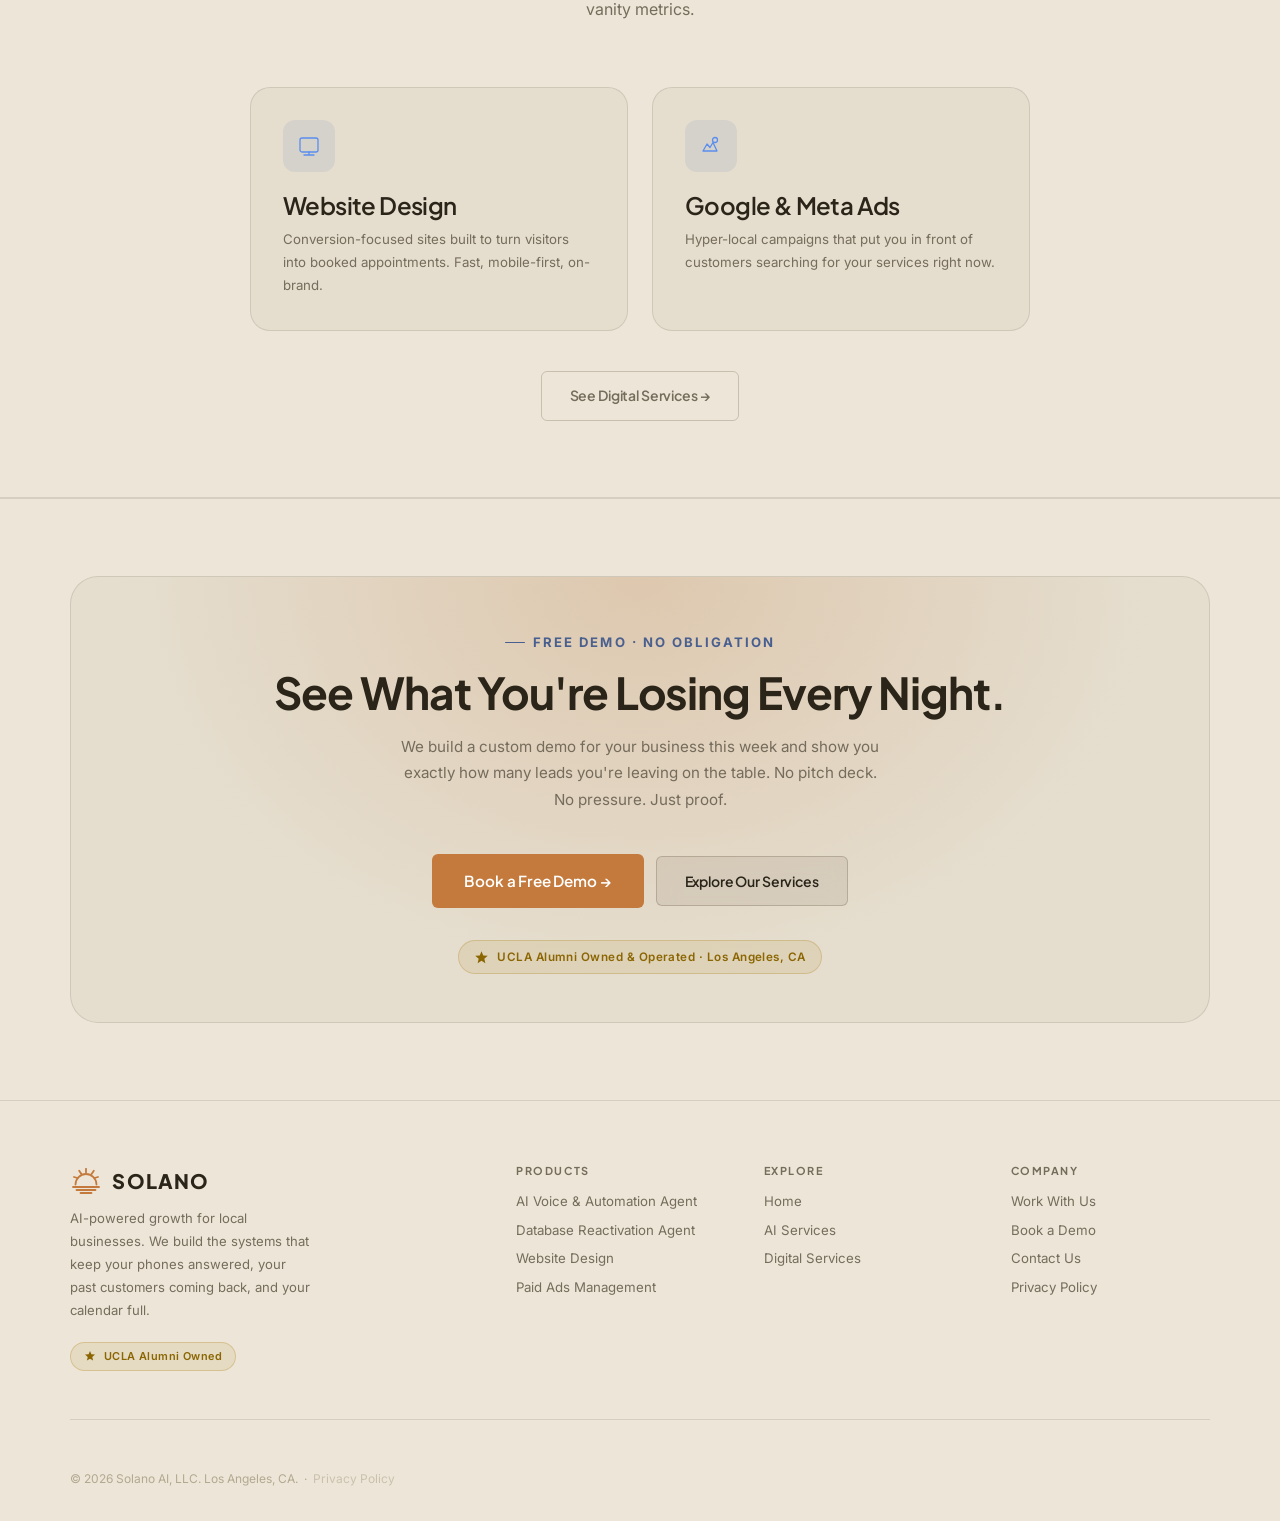
==== commit 0033369c: "Fix search-result branding, favicons, and CSP blocking Google Ads Three separate problems, all visib" ====
--- a/index.html
+++ b/index.html
@@ -28,8 +28,11 @@
 <meta name="twitter:title" content="Solano AI — AI Agents &amp; Digital Growth for Local Businesses"/>
 <meta name="twitter:description" content="AI voice agents, database reactivation systems, conversion websites, and Google &amp; Meta Ads built for growing businesses."/>
 <meta name="twitter:image" content="https://solano-ai.com/og-image.png"/>
-<link rel="icon" href="favicon.svg" type="image/svg+xml"/>
-<link rel="shortcut icon" href="favicon.svg"/>
+<link rel="icon" href="/favicon.ico" sizes="any"/>
+<link rel="icon" href="/favicon.svg" type="image/svg+xml"/>
+<link rel="icon" href="/favicon-48.png" type="image/png" sizes="48x48"/>
+<link rel="icon" href="/favicon-96.png" type="image/png" sizes="96x96"/>
+<link rel="apple-touch-icon" href="/apple-touch-icon.png"/>
 <link rel="preconnect" href="https://fonts.googleapis.com"/>
 <link rel="preconnect" href="https://fonts.gstatic.com" crossorigin/>
 <link rel="stylesheet" href="https://fonts.googleapis.com/css2?family=Plus+Jakarta+Sans:wght@300;400;500;600;700;800&family=Inter:wght@300;400;500;600;700&display=swap"/>
@@ -37,6 +40,17 @@
 <link rel="prefetch" href="/ai-services"/>
 <link rel="prefetch" href="/digital-services"/>
 <link rel="prefetch" href="/book"/>
+<!-- Structured data: WebSite — tells Google the site name to show in results
+     ("Solano AI" instead of the bare domain "solano-ai.com") -->
+<script type="application/ld+json">
+{
+  "@context": "https://schema.org",
+  "@type": "WebSite",
+  "name": "Solano AI",
+  "alternateName": ["Solano", "solano-ai.com"],
+  "url": "https://solano-ai.com/"
+}
+</script>
 <!-- Structured data: ProfessionalService -->
 <script type="application/ld+json">
 {
@@ -46,7 +60,7 @@
   "alternateName": "Solano AI Solutions",
   "description": "AI-powered growth for local businesses. We build AI voice agents, database reactivation systems, conversion websites, and digital marketing systems that capture every lead.",
   "url": "https://solano-ai.com",
-  "logo": "https://solano-ai.com/favicon.svg",
+  "logo": "https://solano-ai.com/icon-512.png",
   "image": "https://solano-ai.com/og-image.png",
   "email": "info@solano-ai.com",
   "address": {
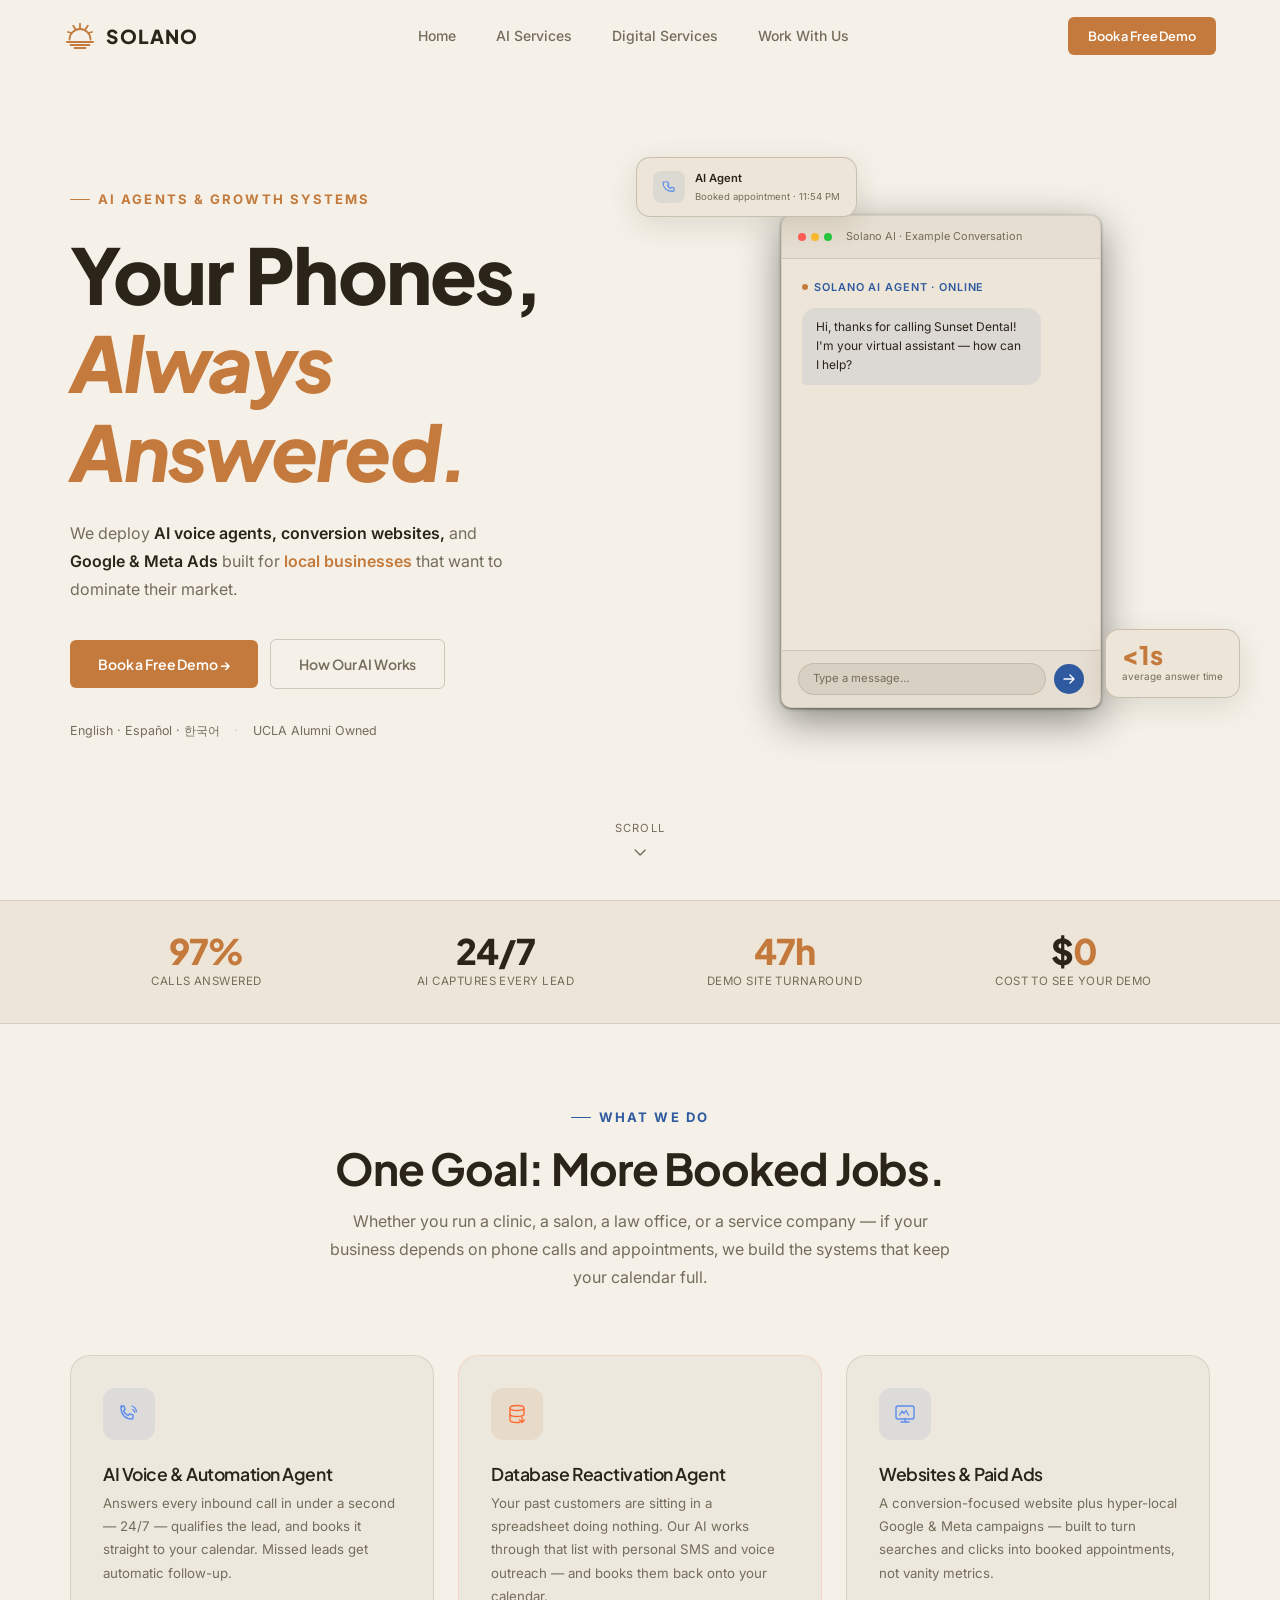
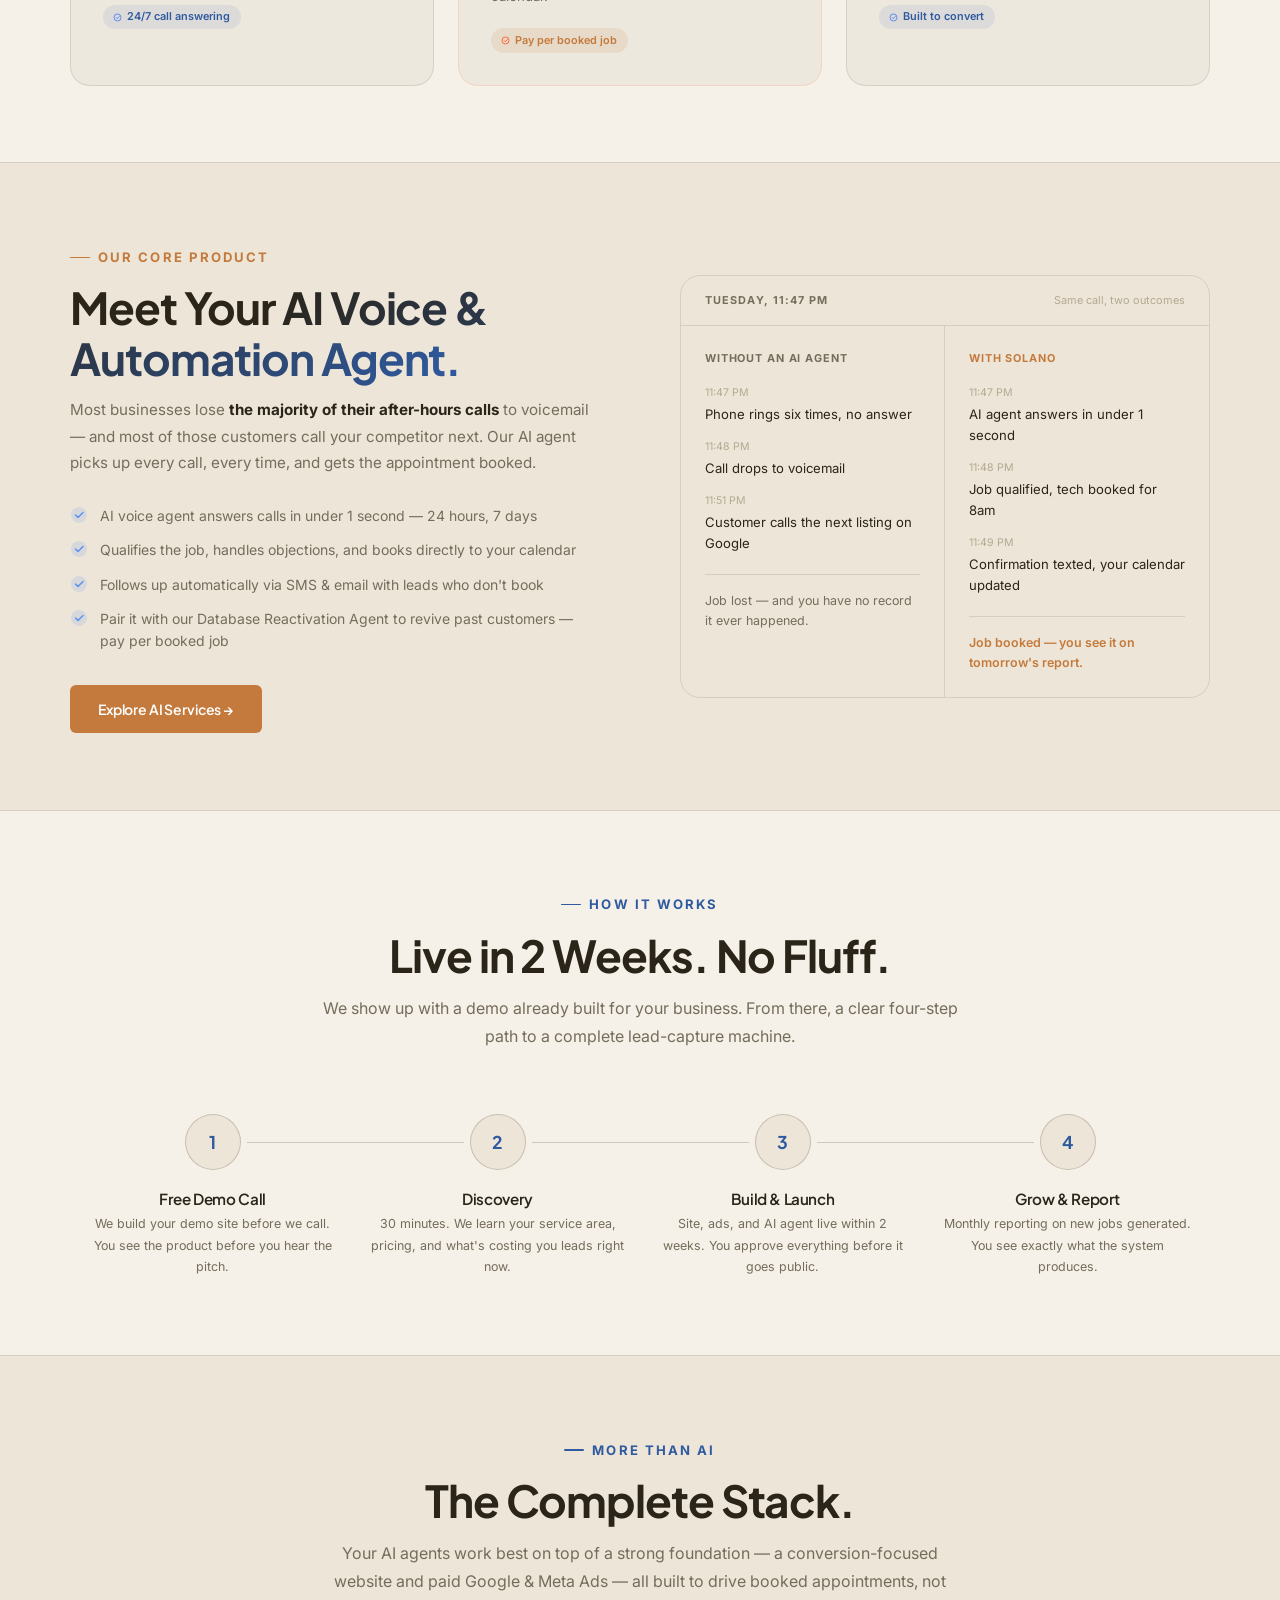
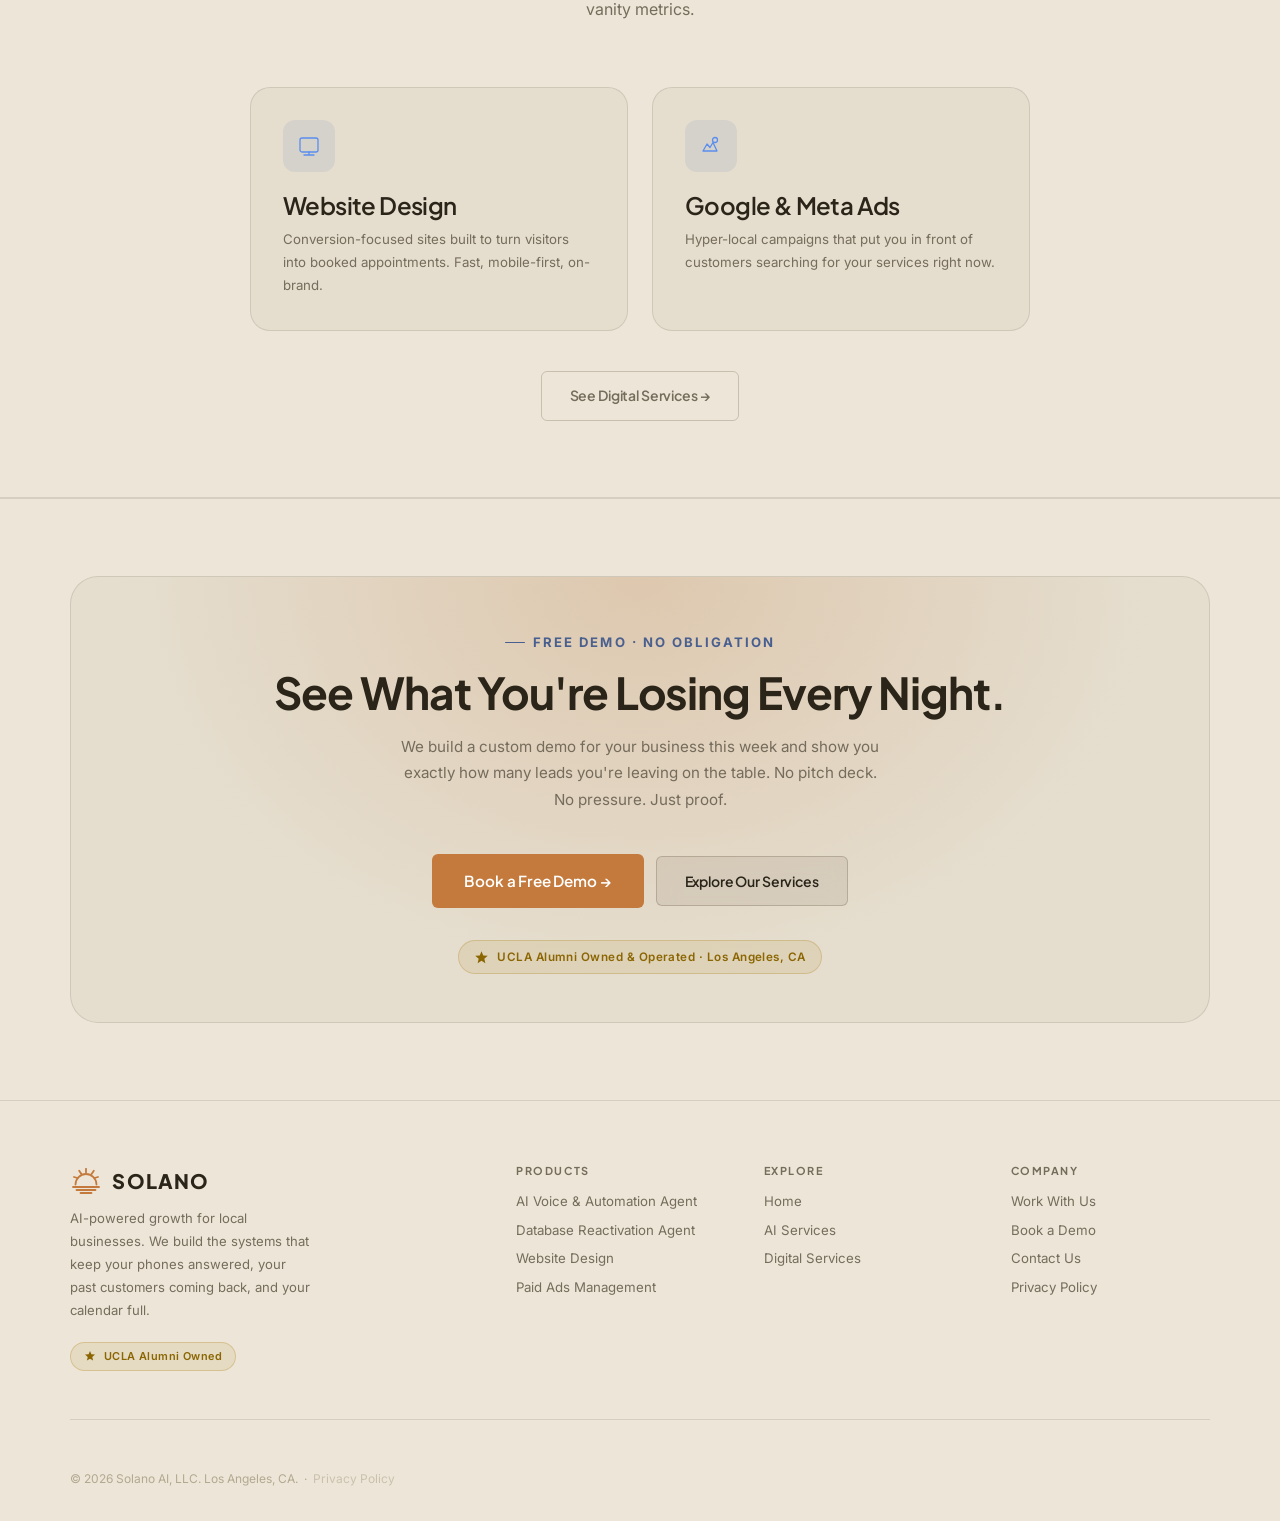
==== commit 650fd276: "Update homepage title and description to lead with AI receptionist Co-Authored-By: Claude Sonnet 5 <" ====
--- a/index.html
+++ b/index.html
@@ -11,22 +11,22 @@
   </script>
 <meta charset="UTF-8"/>
 <meta name="viewport" content="width=device-width,initial-scale=1.0"/>
-<title>Solano AI — AI Agents &amp; Digital Growth for Local Businesses</title>
-<meta name="description" content="Solano AI builds AI voice agents, database reactivation systems, conversion websites, and Google &amp; Meta Ads for businesses across Greater Los Angeles."/>
+<title>Solano AI | 24/7 AI Receptionist for Home Service Businesses</title>
+<meta name="description" content="Never miss another call. Solano AI answers 24/7 in English and Spanish, books jobs into your schedule, and texts you every lead. Built for HVAC, plumbing, and more."/>
 <link rel="canonical" href="https://solano-ai.com/"/>
 <!-- Open Graph / social sharing -->
 <meta property="og:type" content="website"/>
 <meta property="og:site_name" content="Solano AI"/>
-<meta property="og:title" content="Solano AI — AI Agents &amp; Digital Growth for Local Businesses"/>
-<meta property="og:description" content="AI voice agents, database reactivation systems, conversion websites, and Google &amp; Meta Ads built for growing businesses."/>
+<meta property="og:title" content="Solano AI | 24/7 AI Receptionist for Home Service Businesses"/>
+<meta property="og:description" content="Never miss another call. Solano AI answers 24/7 in English and Spanish, books jobs into your schedule, and texts you every lead. Built for HVAC, plumbing, and more."/>
 <meta property="og:url" content="https://solano-ai.com/"/>
 <meta property="og:image" content="https://solano-ai.com/og-image.png"/>
 <meta property="og:image:width" content="1200"/>
 <meta property="og:image:height" content="630"/>
 <!-- Twitter Card -->
 <meta name="twitter:card" content="summary_large_image"/>
-<meta name="twitter:title" content="Solano AI — AI Agents &amp; Digital Growth for Local Businesses"/>
-<meta name="twitter:description" content="AI voice agents, database reactivation systems, conversion websites, and Google &amp; Meta Ads built for growing businesses."/>
+<meta name="twitter:title" content="Solano AI | 24/7 AI Receptionist for Home Service Businesses"/>
+<meta name="twitter:description" content="Never miss another call. Solano AI answers 24/7 in English and Spanish, books jobs into your schedule, and texts you every lead. Built for HVAC, plumbing, and more."/>
 <meta name="twitter:image" content="https://solano-ai.com/og-image.png"/>
 <link rel="icon" href="/favicon.ico" sizes="any"/>
 <link rel="icon" href="/favicon.svg" type="image/svg+xml"/>
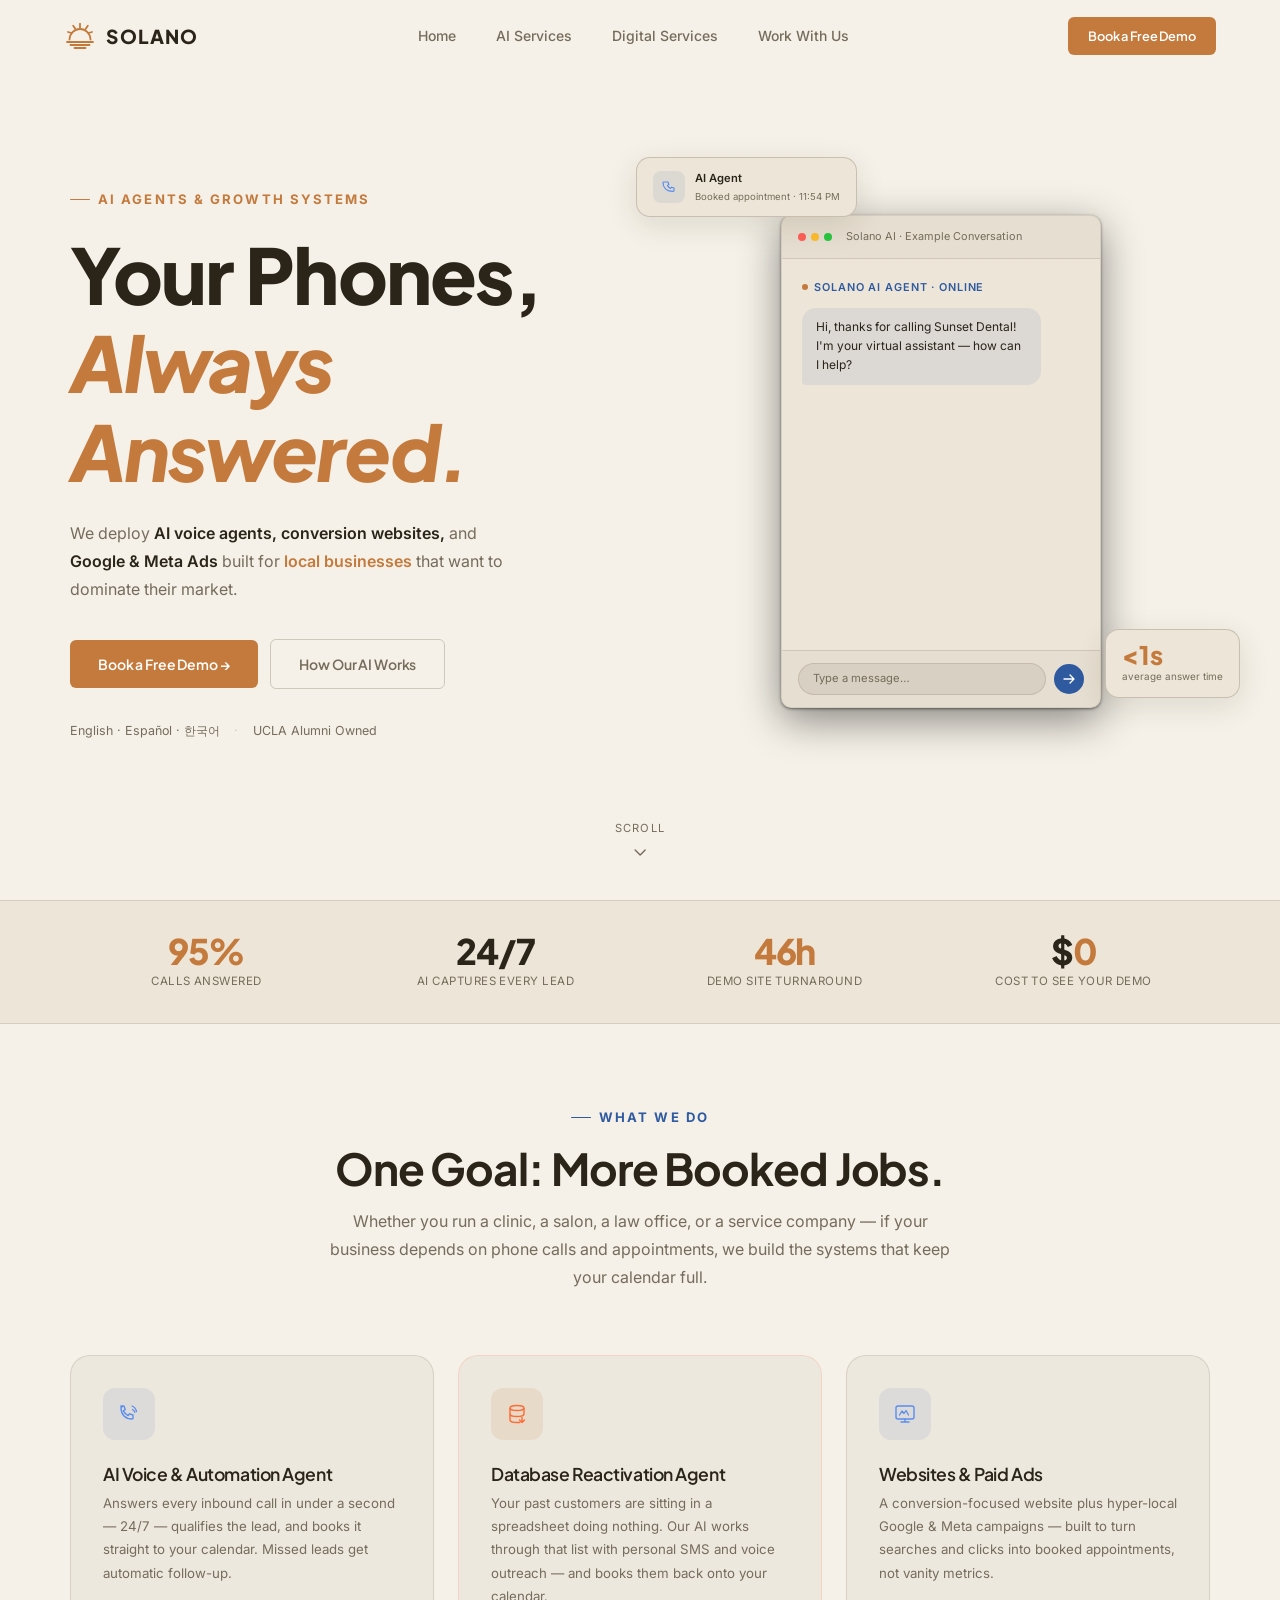
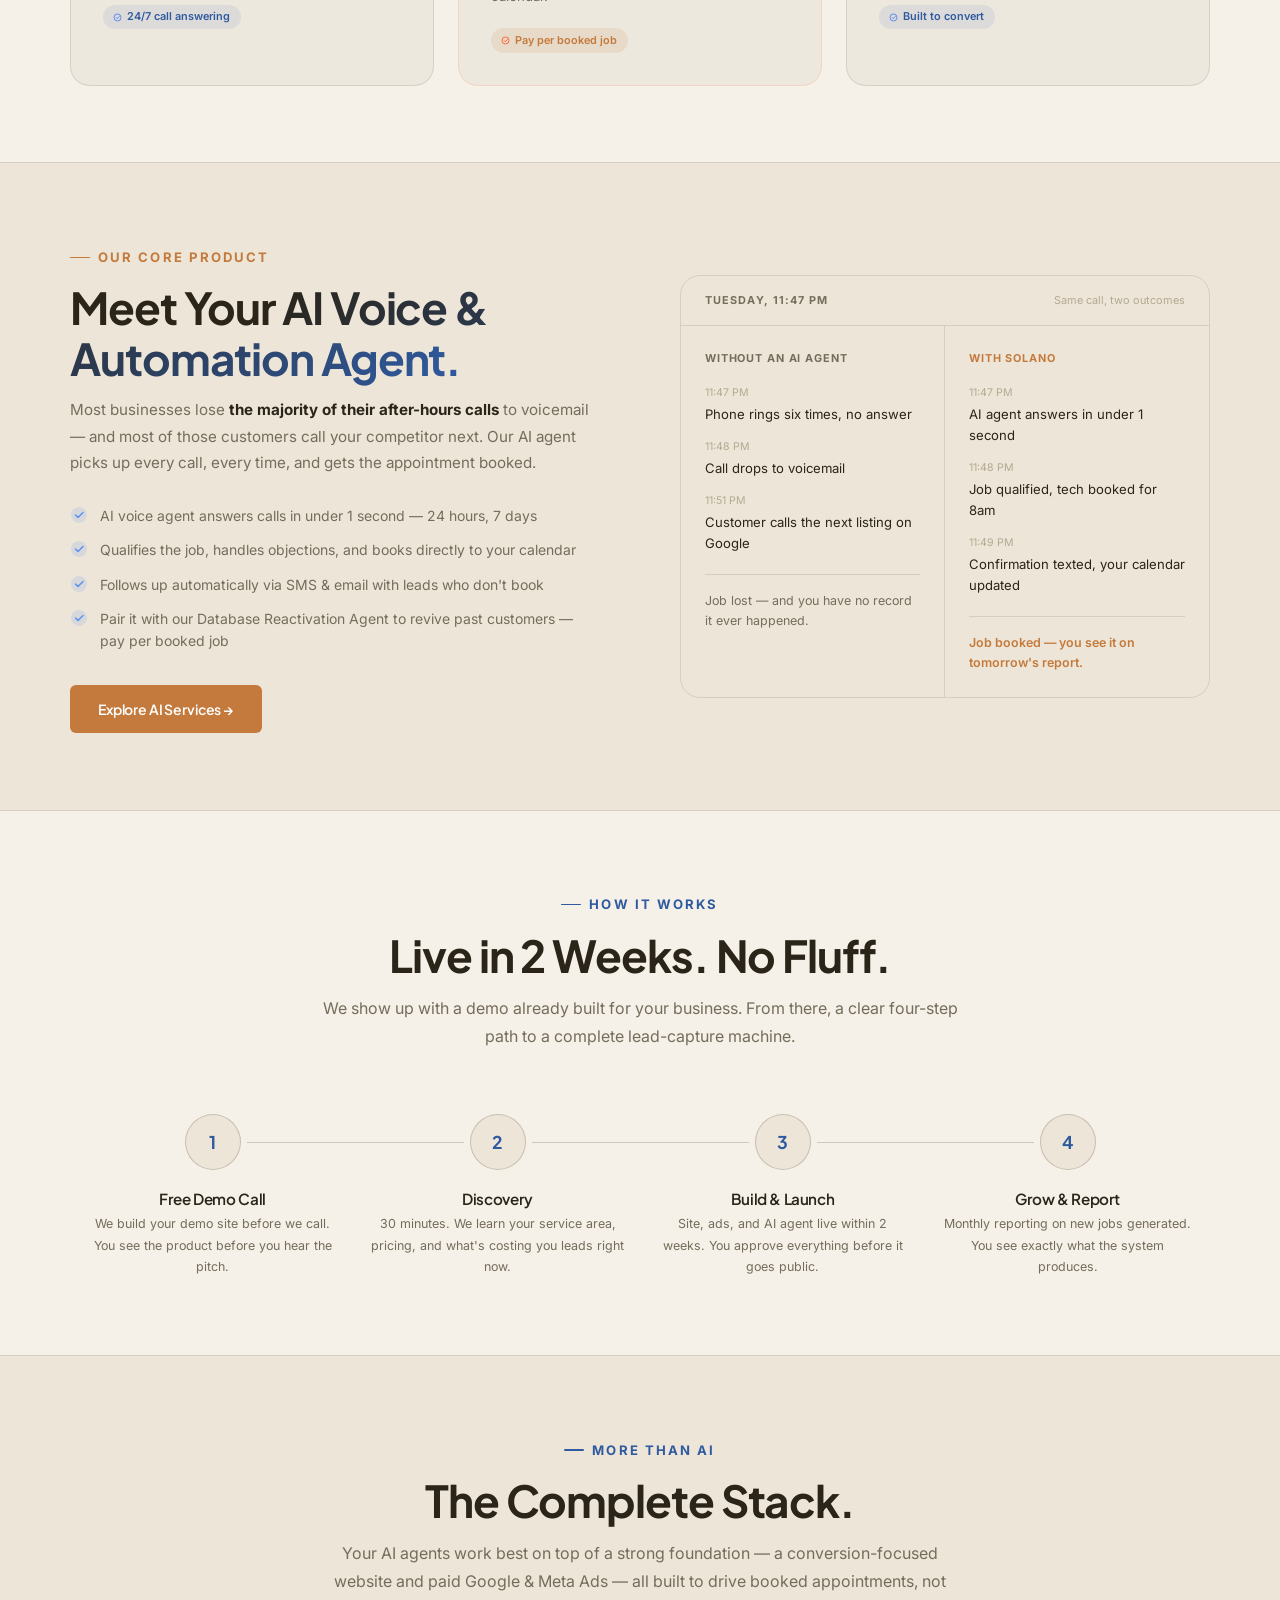
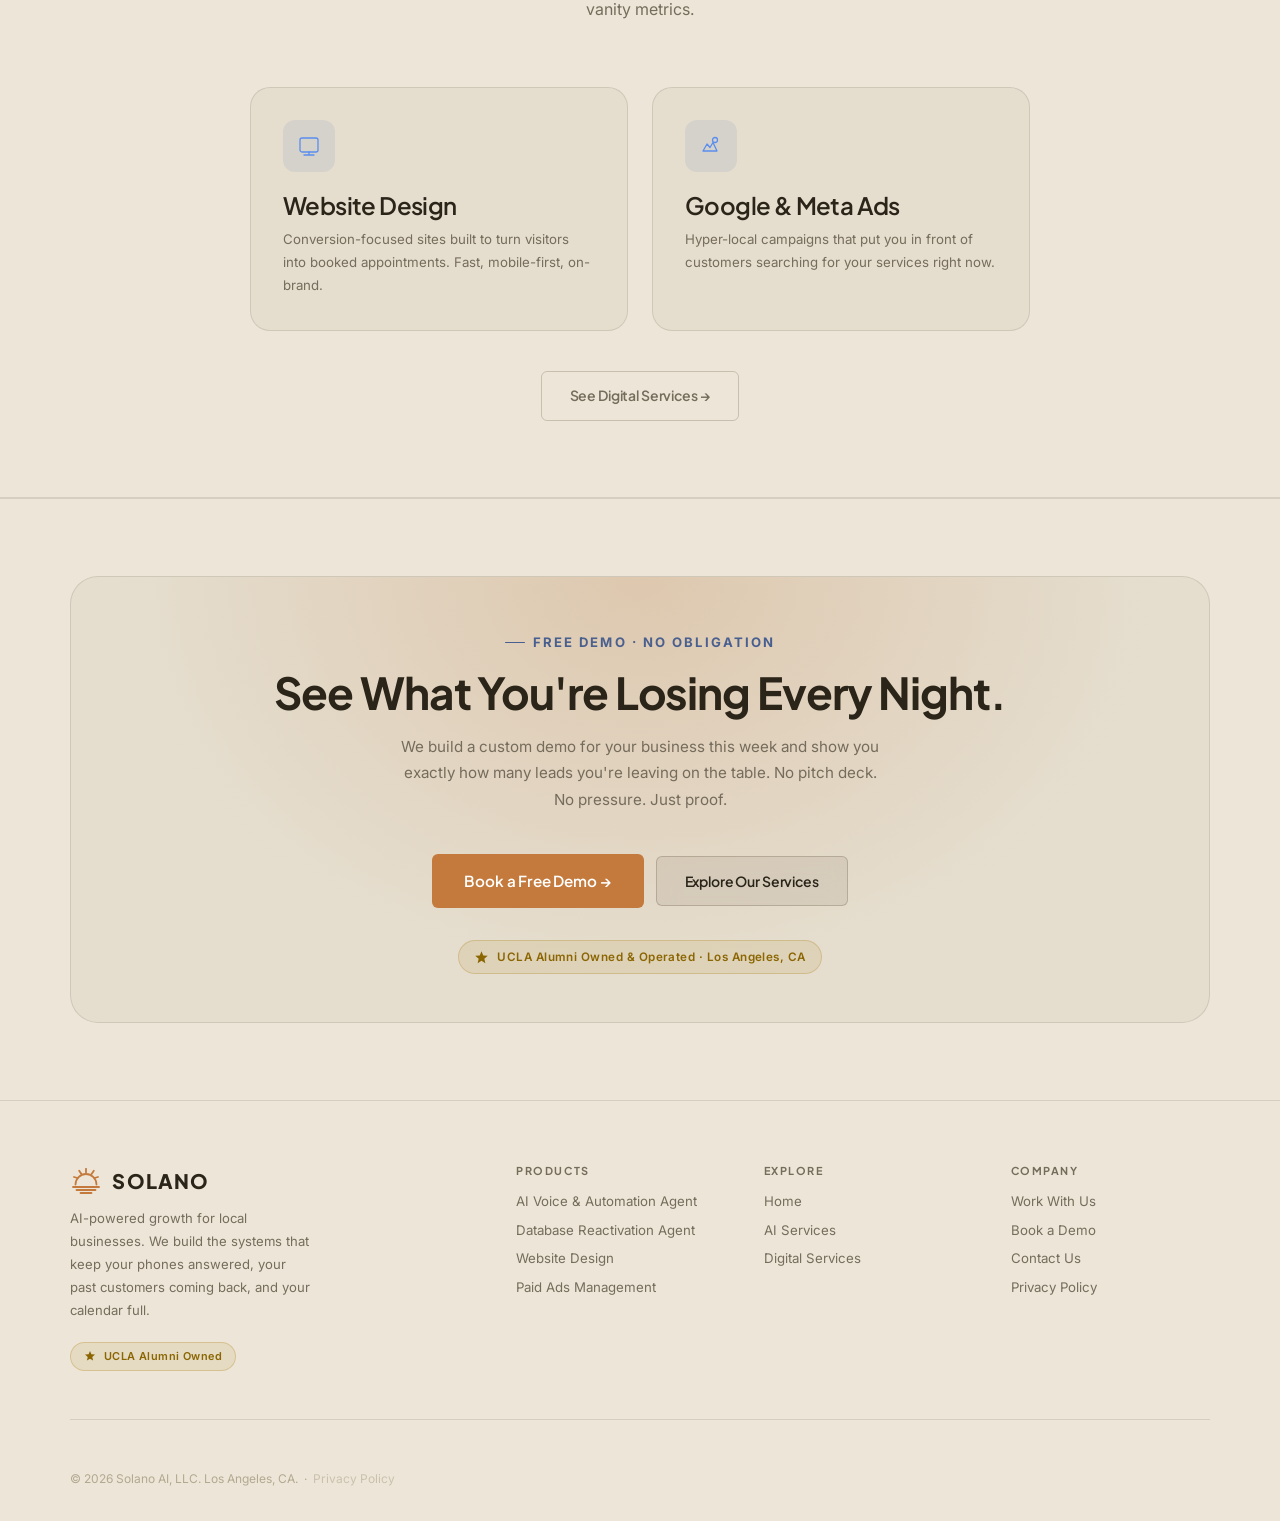
==== commit 98ab4b3c: "Use Solano AI as the preferred site name" ====
--- a/index.html
+++ b/index.html
@@ -47,7 +47,6 @@
   "@context": "https://schema.org",
   "@type": "WebSite",
   "name": "Solano AI",
-  "alternateName": ["Solano", "solano-ai.com"],
   "url": "https://solano-ai.com/"
 }
 </script>
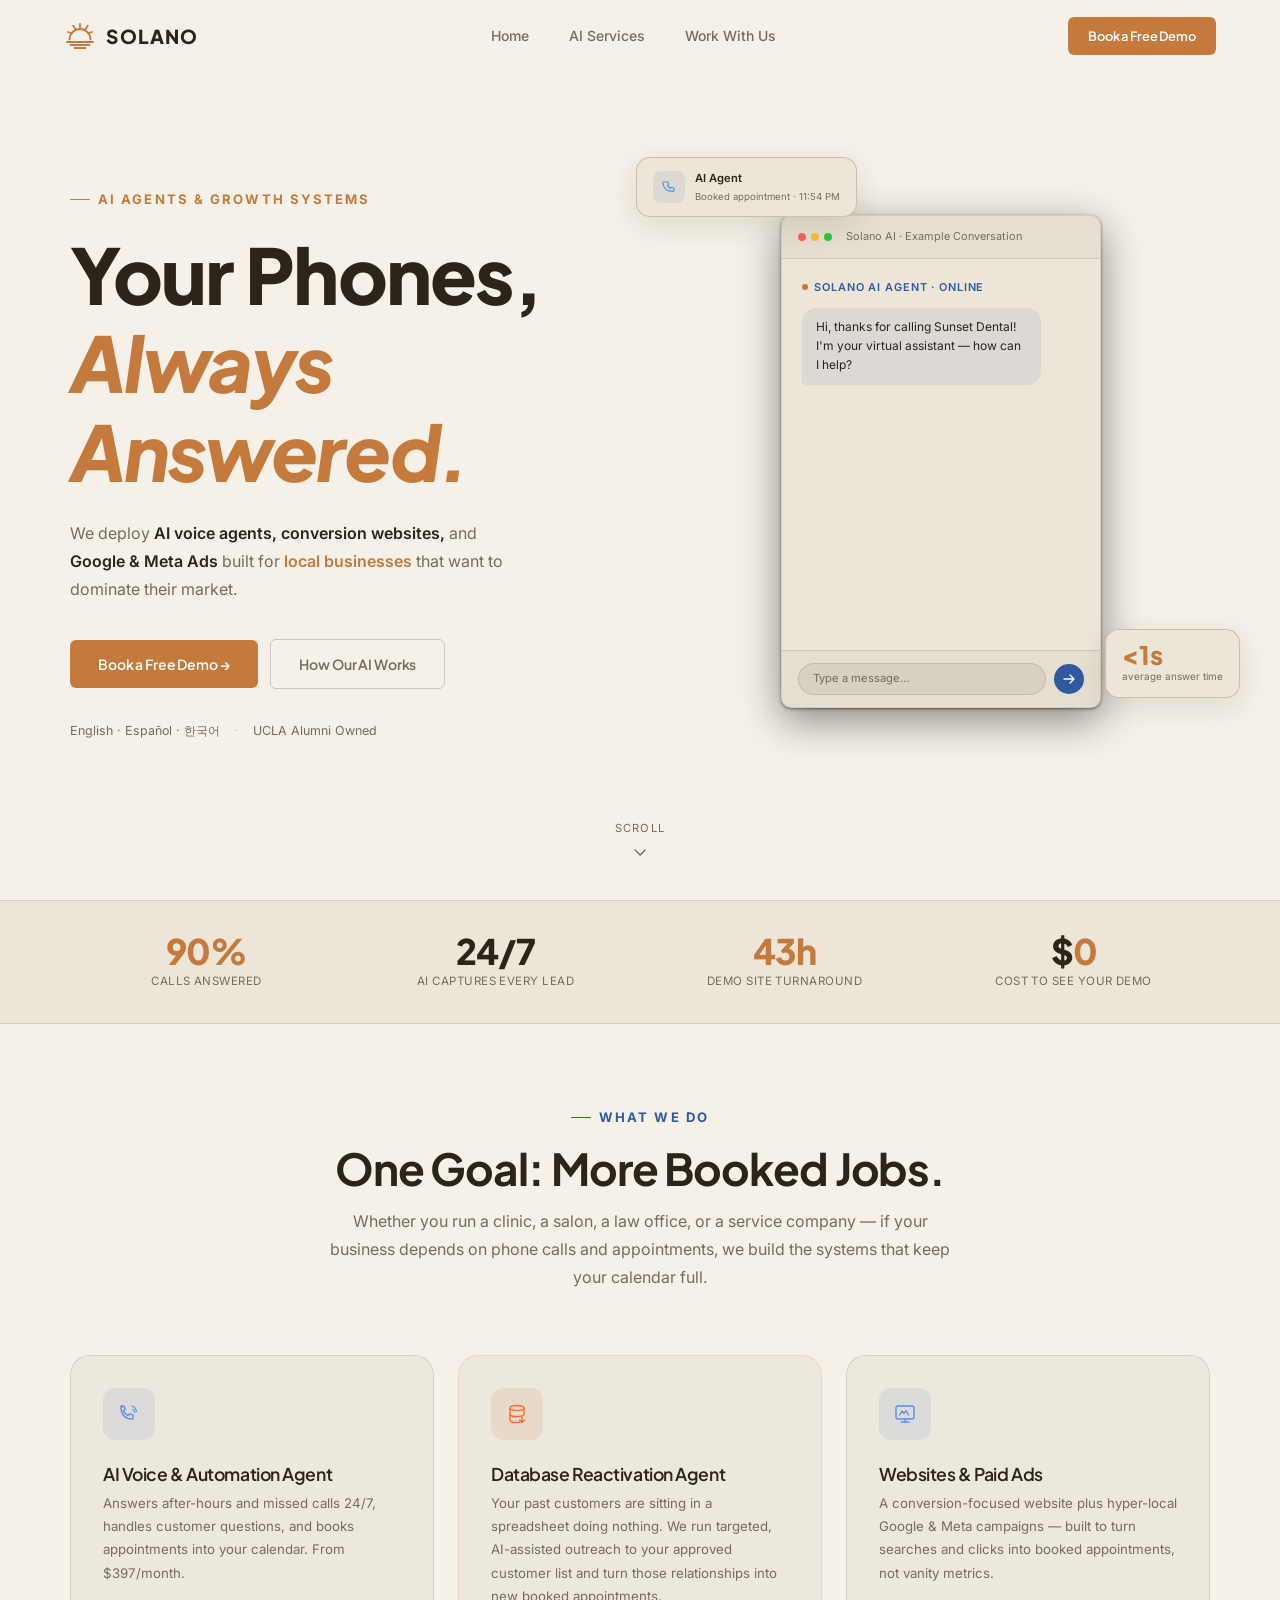
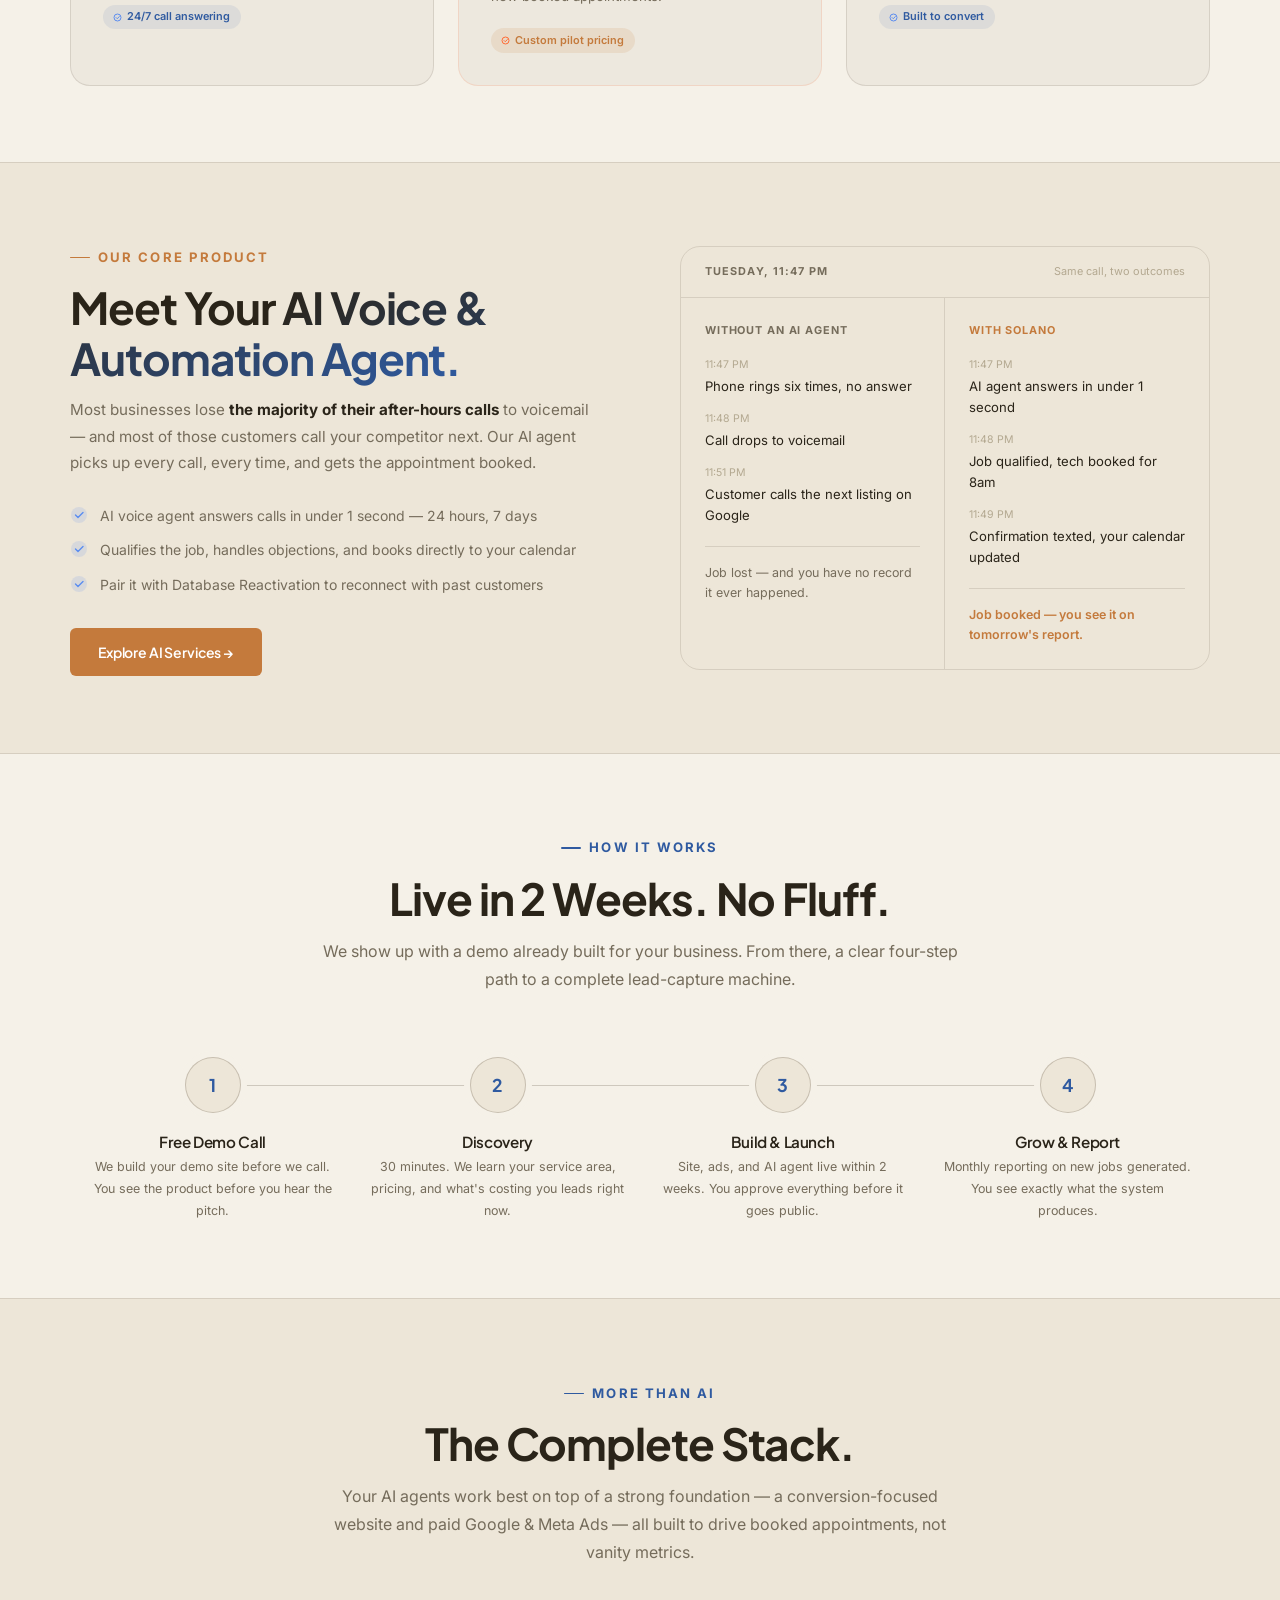
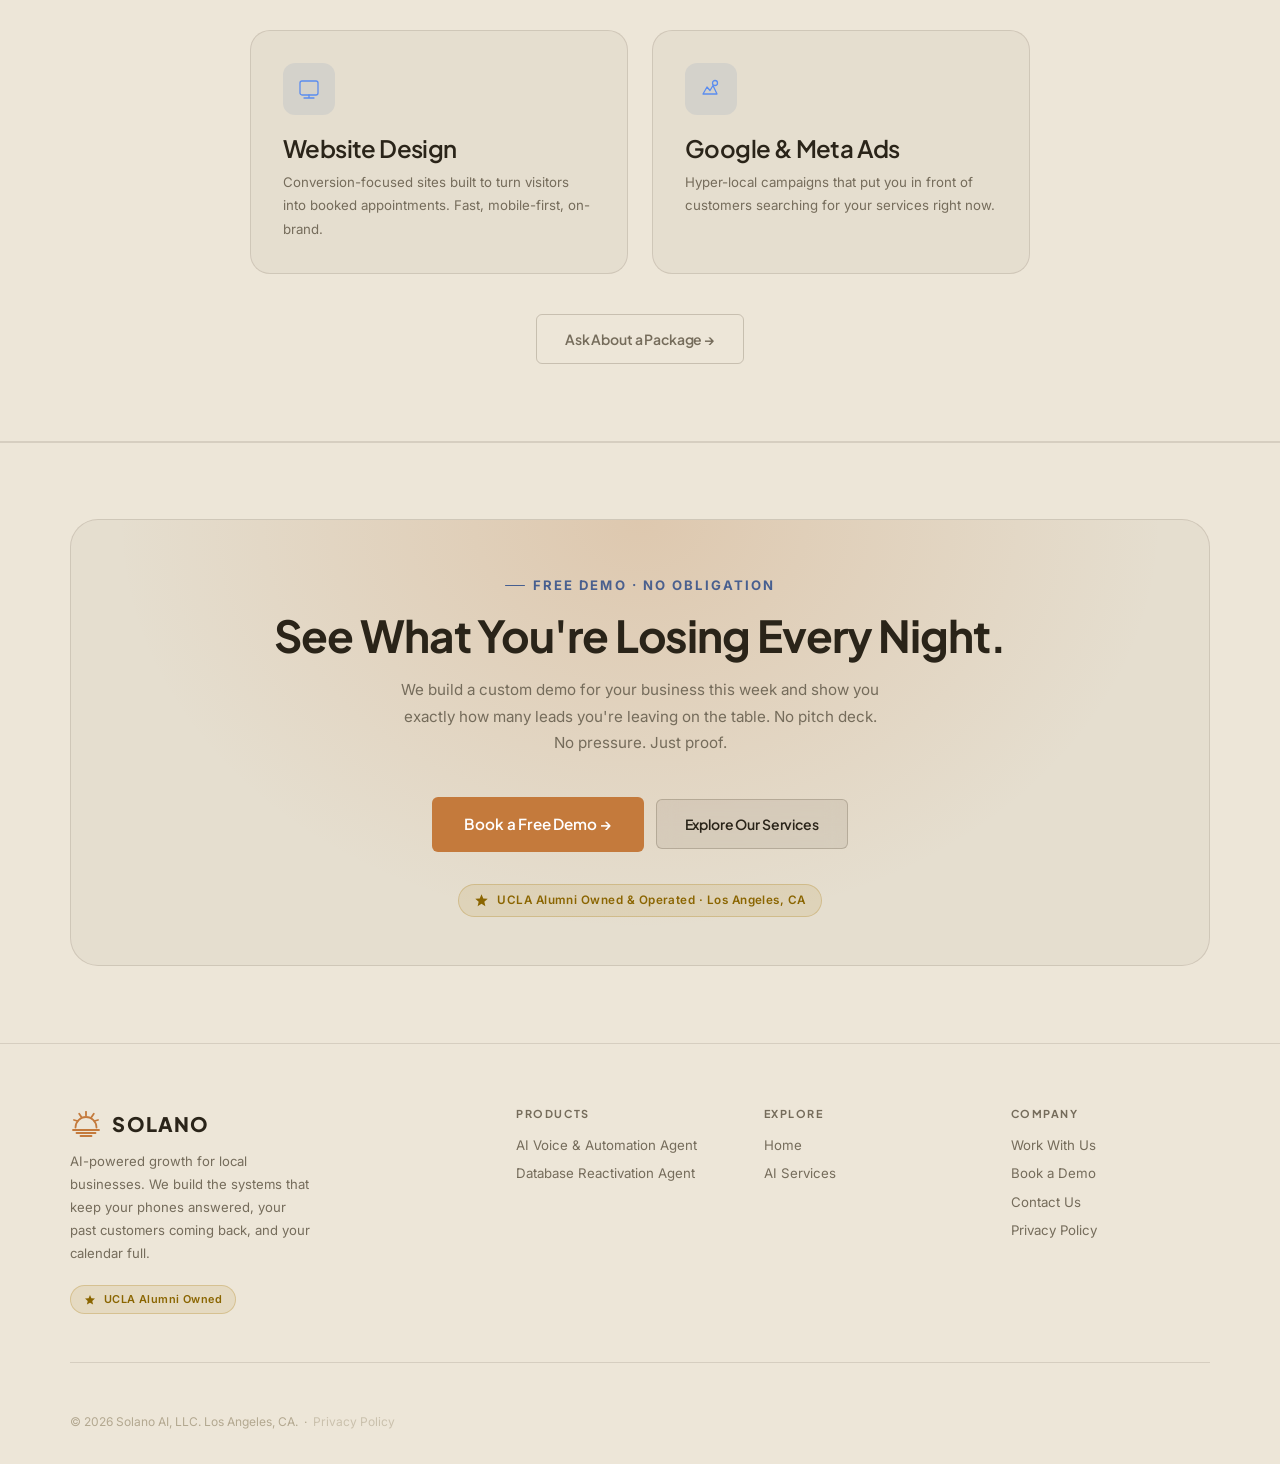
==== commit a6e4ec41: "Simplify pricing around the AI Receptionist; hide Digital Services Pricing (AI Services page): - Lea" ====
--- a/index.html
+++ b/index.html
@@ -36,9 +36,8 @@
 <link rel="preconnect" href="https://fonts.googleapis.com"/>
 <link rel="preconnect" href="https://fonts.gstatic.com" crossorigin/>
 <link rel="stylesheet" href="https://fonts.googleapis.com/css2?family=Plus+Jakarta+Sans:wght@300;400;500;600;700;800&family=Inter:wght@300;400;500;600;700&display=swap"/>
-<link rel="stylesheet" href="css/styles.css?v=10"/>
+<link rel="stylesheet" href="css/styles.css?v=11"/>
 <link rel="prefetch" href="/ai-services"/>
-<link rel="prefetch" href="/digital-services"/>
 <link rel="prefetch" href="/book"/>
 <!-- Structured data: WebSite — tells Google the site name to show in results
      ("Solano AI" instead of the bare domain "solano-ai.com") -->
@@ -97,7 +96,6 @@
   <div class="nav-links">
     <a href="/">Home</a>
     <a href="/ai-services">AI Services</a>
-    <a href="/digital-services">Digital Services</a>
     <a href="/book">Work With Us</a>
   </div>
   <div class="nav-right">
@@ -111,7 +109,6 @@
 <div class="mobile-menu">
   <a href="/">Home</a>
   <a href="/ai-services">AI Services</a>
-  <a href="/digital-services">Digital Services</a>
   <a href="/book">Work With Us</a>
   <a href="/book" class="mobile-cta">Book a Free Demo →</a>
 </div>
@@ -245,7 +242,7 @@
           </svg>
         </div>
         <h3>AI Voice &amp; Automation Agent</h3>
-        <p>Answers every inbound call in under a second — 24/7 — qualifies the lead, and books it straight to your calendar. Missed leads get automatic follow-up.</p>
+        <p>Answers after-hours and missed calls 24/7, handles customer questions, and books appointments into your calendar. From $397/month.</p>
         <div class="svc-tag">
           <svg width="9" height="9" viewBox="0 0 9 9" fill="none"><circle cx="4.5" cy="4.5" r="3.5" stroke="#5b8def" stroke-width="1"/><path d="M3 4.5l1.2 1.2 2.2-2.2" stroke="#5b8def" stroke-width="1" stroke-linecap="round" stroke-linejoin="round"/></svg>
           24/7 call answering
@@ -263,10 +260,10 @@
           </svg>
         </div>
         <h3>Database Reactivation Agent</h3>
-        <p>Your past customers are sitting in a spreadsheet doing nothing. Our AI works through that list with personal SMS and voice outreach — and books them back onto your calendar.</p>
+        <p>Your past customers are sitting in a spreadsheet doing nothing. We run targeted, AI-assisted outreach to your approved customer list and turn those relationships into new booked appointments.</p>
         <div class="svc-tag" style="background:var(--orange-lt);color:var(--orange)">
           <svg width="9" height="9" viewBox="0 0 9 9" fill="none"><circle cx="4.5" cy="4.5" r="3.5" stroke="#ff6b35" stroke-width="1"/><path d="M3 4.5l1.2 1.2 2.2-2.2" stroke="#ff6b35" stroke-width="1" stroke-linecap="round" stroke-linejoin="round"/></svg>
-          Pay per booked job
+          Custom pilot pricing
         </div>
       </div>
 
@@ -309,11 +306,7 @@
           </li>
           <li style="display:flex;align-items:flex-start;gap:.75rem;font-size:.875rem;color:var(--muted)">
             <svg width="18" height="18" viewBox="0 0 18 18" fill="none" style="flex-shrink:0;margin-top:1px"><circle cx="9" cy="9" r="8" fill="rgba(91,141,239,.15)"/><path d="M5.5 9l2.5 2.5 5-5" stroke="#5b8def" stroke-width="1.4" stroke-linecap="round" stroke-linejoin="round"/></svg>
-            <span>Follows up automatically via SMS &amp; email with leads who don't book</span>
-          </li>
-          <li style="display:flex;align-items:flex-start;gap:.75rem;font-size:.875rem;color:var(--muted)">
-            <svg width="18" height="18" viewBox="0 0 18 18" fill="none" style="flex-shrink:0;margin-top:1px"><circle cx="9" cy="9" r="8" fill="rgba(91,141,239,.15)"/><path d="M5.5 9l2.5 2.5 5-5" stroke="#5b8def" stroke-width="1.4" stroke-linecap="round" stroke-linejoin="round"/></svg>
-            <span>Pair it with our Database Reactivation Agent to revive past customers — pay per booked job</span>
+            <span>Pair it with Database Reactivation to reconnect with past customers</span>
           </li>
         </ul>
         <a href="/ai-services" class="btn btn-primary btn-refined">Explore AI Services →</a>
@@ -428,7 +421,7 @@
       </div>
     </div>
     <div style="text-align:center;margin-top:2.5rem" class="reveal">
-      <a href="/digital-services" class="btn btn-ghost btn-refined">See Digital Services →</a>
+      <a href="/book" class="btn btn-ghost btn-refined">Ask About a Package →</a>
     </div>
   </div>
 </section>
@@ -468,14 +461,11 @@
         <h4>Products</h4>
         <a href="/ai-services">AI Voice & Automation Agent</a>
         <a href="/ai-services#reactivation">Database Reactivation Agent</a>
-        <a href="/digital-services">Website Design</a>
-        <a href="/digital-services">Paid Ads Management</a>
       </div>
       <div class="footer-col">
         <h4>Explore</h4>
         <a href="/">Home</a>
         <a href="/ai-services">AI Services</a>
-        <a href="/digital-services">Digital Services</a>
       </div>
       <div class="footer-col">
         <h4>Company</h4>
--- a/css/styles.css
+++ b/css/styles.css
@@ -736,6 +736,108 @@
   background: var(--copper-dk);
 }
 
+/* ---- Pricing layout: one flagship card, compact secondary cards ---- */
+.pricing-stack {
+  display: flex;
+  flex-direction: column;
+  gap: 1.5rem;
+  max-width: 1000px;
+  margin: 0 auto;
+}
+.price-flagship { padding: 2.75rem; }
+.price-flagship-grid {
+  display: grid;
+  grid-template-columns: 1fr 1fr;
+  gap: 2.75rem;
+  align-items: start;
+}
+.price-flagship-main {
+  display: flex;
+  flex-direction: column;
+}
+.price-flagship .price-tier { font-size: 1.45rem; margin-bottom: 1rem; }
+.price-flagship .price-amount { font-size: 3.75rem; margin-bottom: 1rem; }
+.price-flagship .price-amount sup { font-size: 1.4rem; }
+.price-flagship .price-amount sub { font-size: 1rem; }
+.price-flagship .price-desc {
+  font-size: .9rem;
+  margin: .25rem 0 1.75rem;
+  padding-bottom: 0;
+  border-bottom: none;
+}
+.price-flagship .price-btn { margin-top: 0; font-size: .95rem; padding: .95rem; }
+.price-meta {
+  display: flex;
+  flex-wrap: wrap;
+  gap: .5rem;
+  margin-bottom: 1.25rem;
+}
+.price-meta li {
+  font-size: .75rem;
+  font-weight: 600;
+  color: var(--text);
+  background: var(--blue-lt);
+  border: 1px solid var(--border);
+  border-radius: 50px;
+  padding: .3rem .8rem;
+  line-height: 1.4;
+}
+.price-flagship-features {
+  border-left: 1px solid var(--border);
+  padding-left: 2.75rem;
+}
+.price-features-label {
+  font-size: .68rem;
+  font-weight: 700;
+  letter-spacing: .1em;
+  text-transform: uppercase;
+  color: var(--muted);
+  margin-bottom: 1rem;
+}
+.price-flagship .price-list { margin-bottom: 1.5rem; }
+.price-flagship .price-list li { font-size: .86rem; color: var(--text); }
+.price-usage {
+  font-size: .75rem;
+  line-height: 1.6;
+  color: var(--muted);
+  background: var(--blue-lt);
+  border: 1px solid var(--border);
+  border-radius: 8px;
+  padding: .75rem .9rem;
+}
+.price-usage strong { color: var(--text); }
+.pricing-secondary {
+  display: grid;
+  grid-template-columns: 1fr 1fr;
+  gap: 1.5rem;
+}
+.price-compact { padding: 1.85rem; }
+.price-compact .price-tier { margin-bottom: .5rem; }
+.price-amount.price-amount-sm {
+  font-size: 1.5rem;
+  letter-spacing: -0.02em;
+  color: var(--muted);
+  margin-bottom: 0;
+}
+.price-compact .price-desc { margin: .75rem 0 1.25rem; padding-bottom: 1.25rem; }
+.price-compact .price-list { margin-bottom: 1.5rem; gap: .5rem; }
+
+@media (max-width: 900px) {
+  .price-flagship { padding: 2.25rem; }
+  .price-flagship-grid { grid-template-columns: 1fr; gap: 2rem; }
+  .price-flagship-features {
+    border-left: none;
+    padding-left: 0;
+    border-top: 1px solid var(--border);
+    padding-top: 2rem;
+  }
+}
+@media (max-width: 640px) {
+  .pricing-secondary { grid-template-columns: 1fr; }
+  .price-flagship { padding: 2rem 1.25rem; }
+  .price-flagship .price-amount { font-size: 3.1rem; }
+}
+
 /* ---- TESTIMONIAL CARDS ---- */
 .testi-card {
   background: var(--glass);
@@ -1419,24 +1521,6 @@
 
   /* Form card */
   .form-card { padding: 1.5rem 1.25rem; }
-
-  /* Mix & Match discount card — collapse the 2-up grid and the 4-col list rows */
-  .price-card[style*="grid-template-columns:1fr 1fr"] {
-    grid-template-columns: 1fr !important;
-    text-align: center !important;
-    gap: 1.5rem !important;
-  }
-  .price-list li[style*="grid-template-columns:auto 96px 52px 1fr"] {
-    display: flex !important;
-    flex-wrap: wrap;
-    align-items: baseline;
-    column-gap: .35rem;
-    row-gap: .15rem;
-    text-align: left;
-  }
-  .price-list li[style*="grid-template-columns:auto 96px 52px 1fr"] .price-check {
-    align-self: center;
-  }
 
   /* Progress step labels — hide to save space */
   .ps-label { display: none; }
